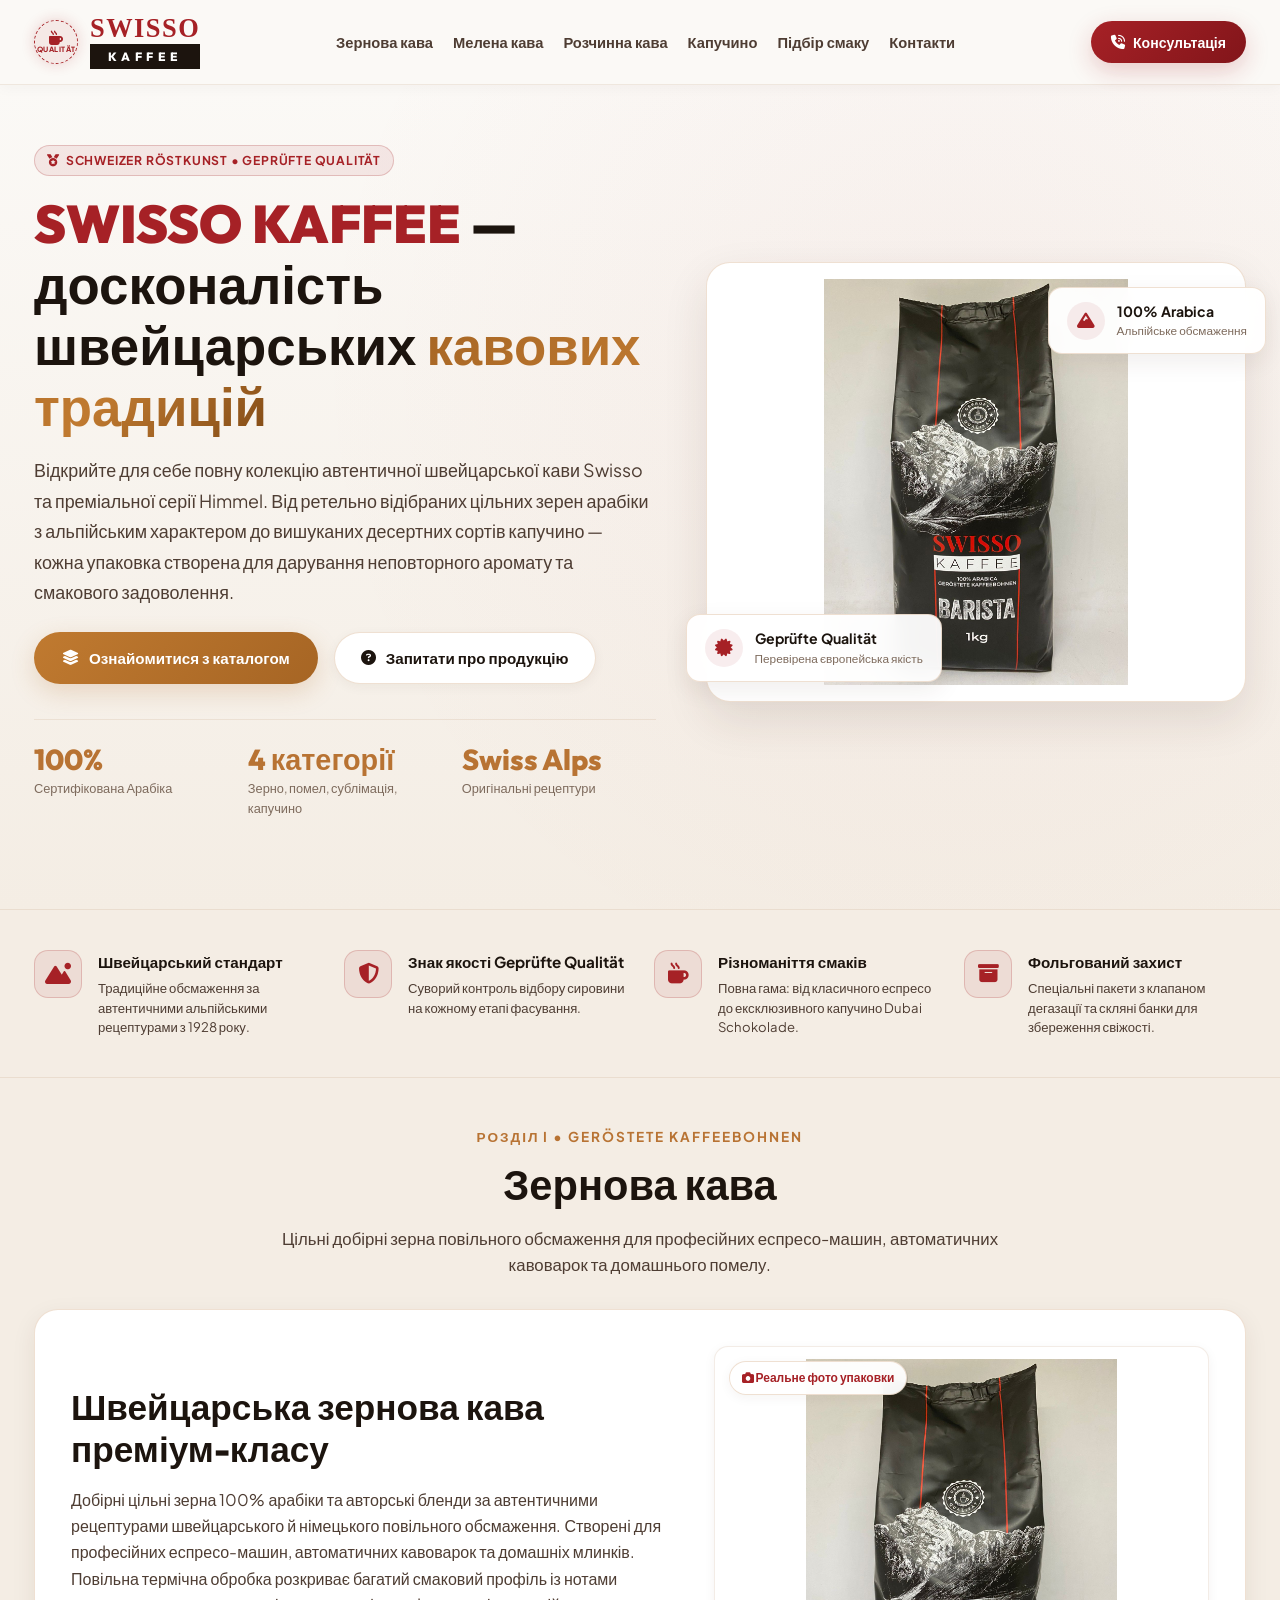
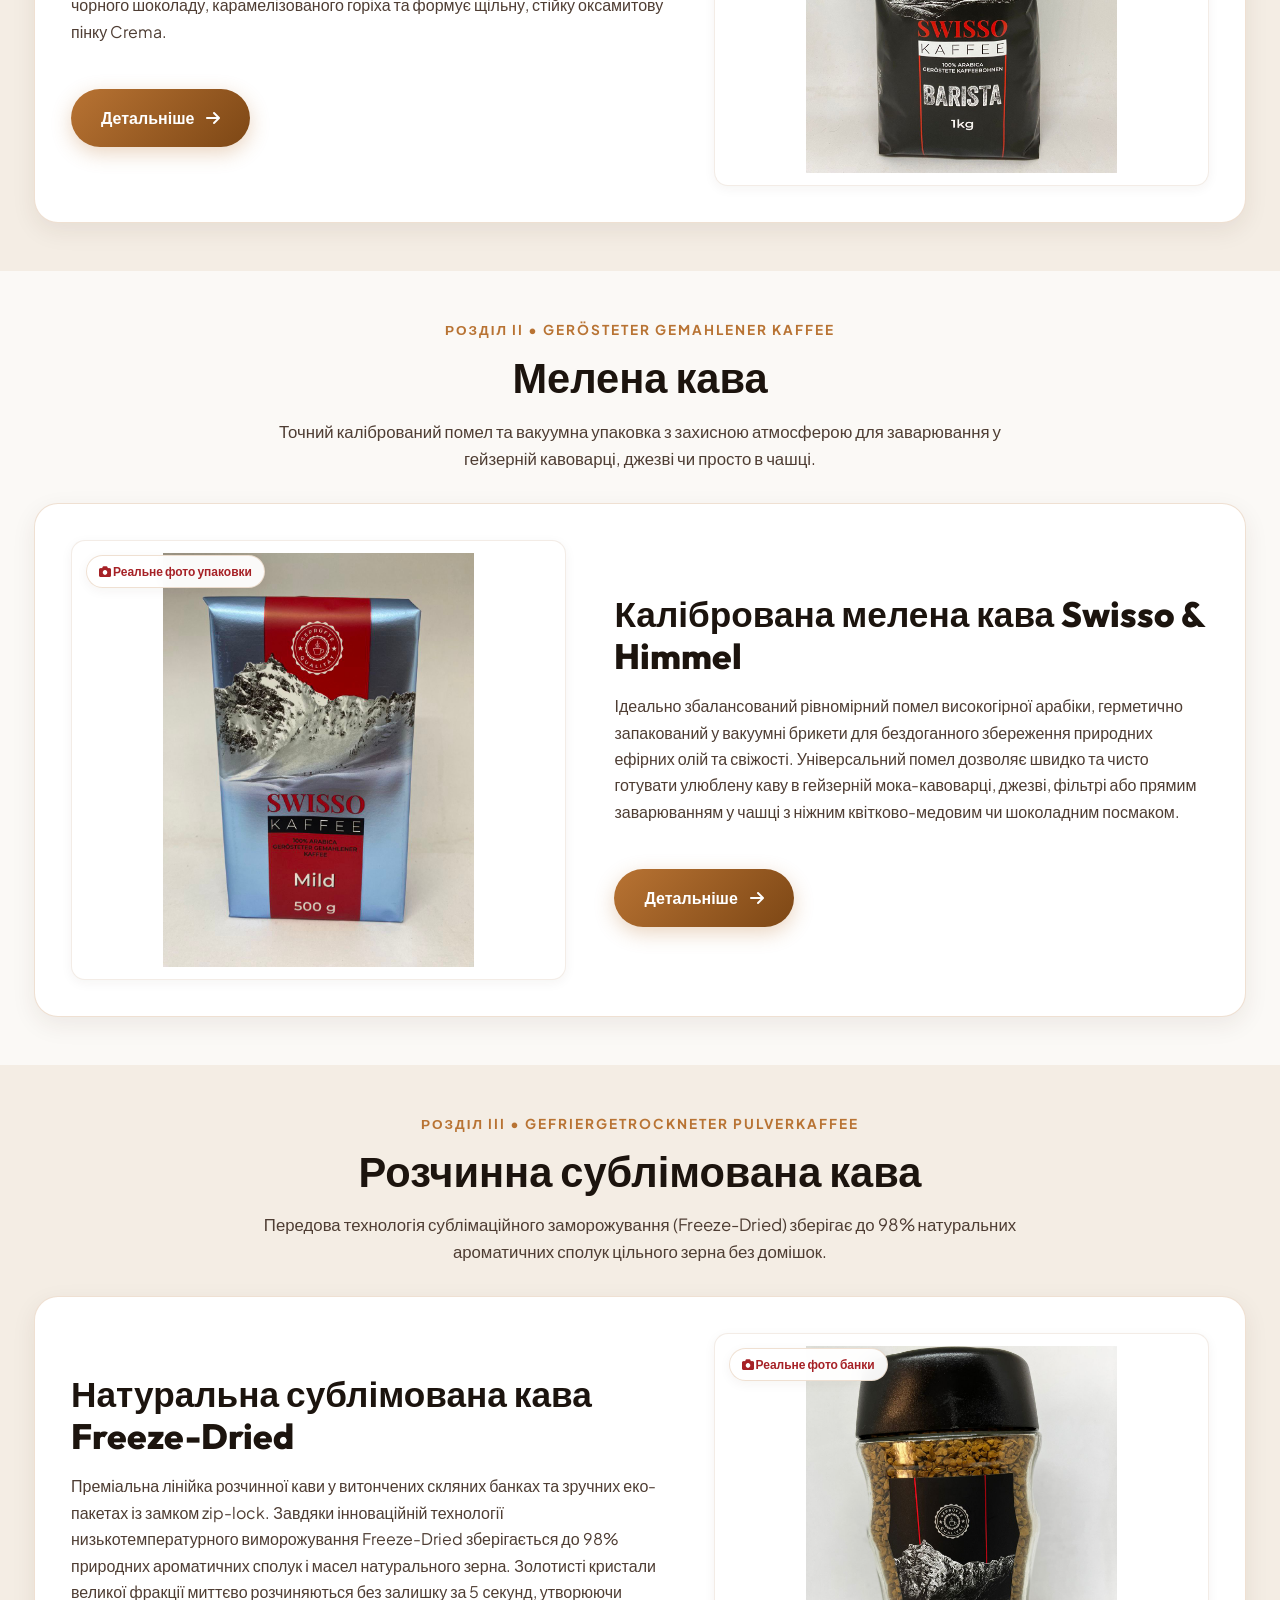
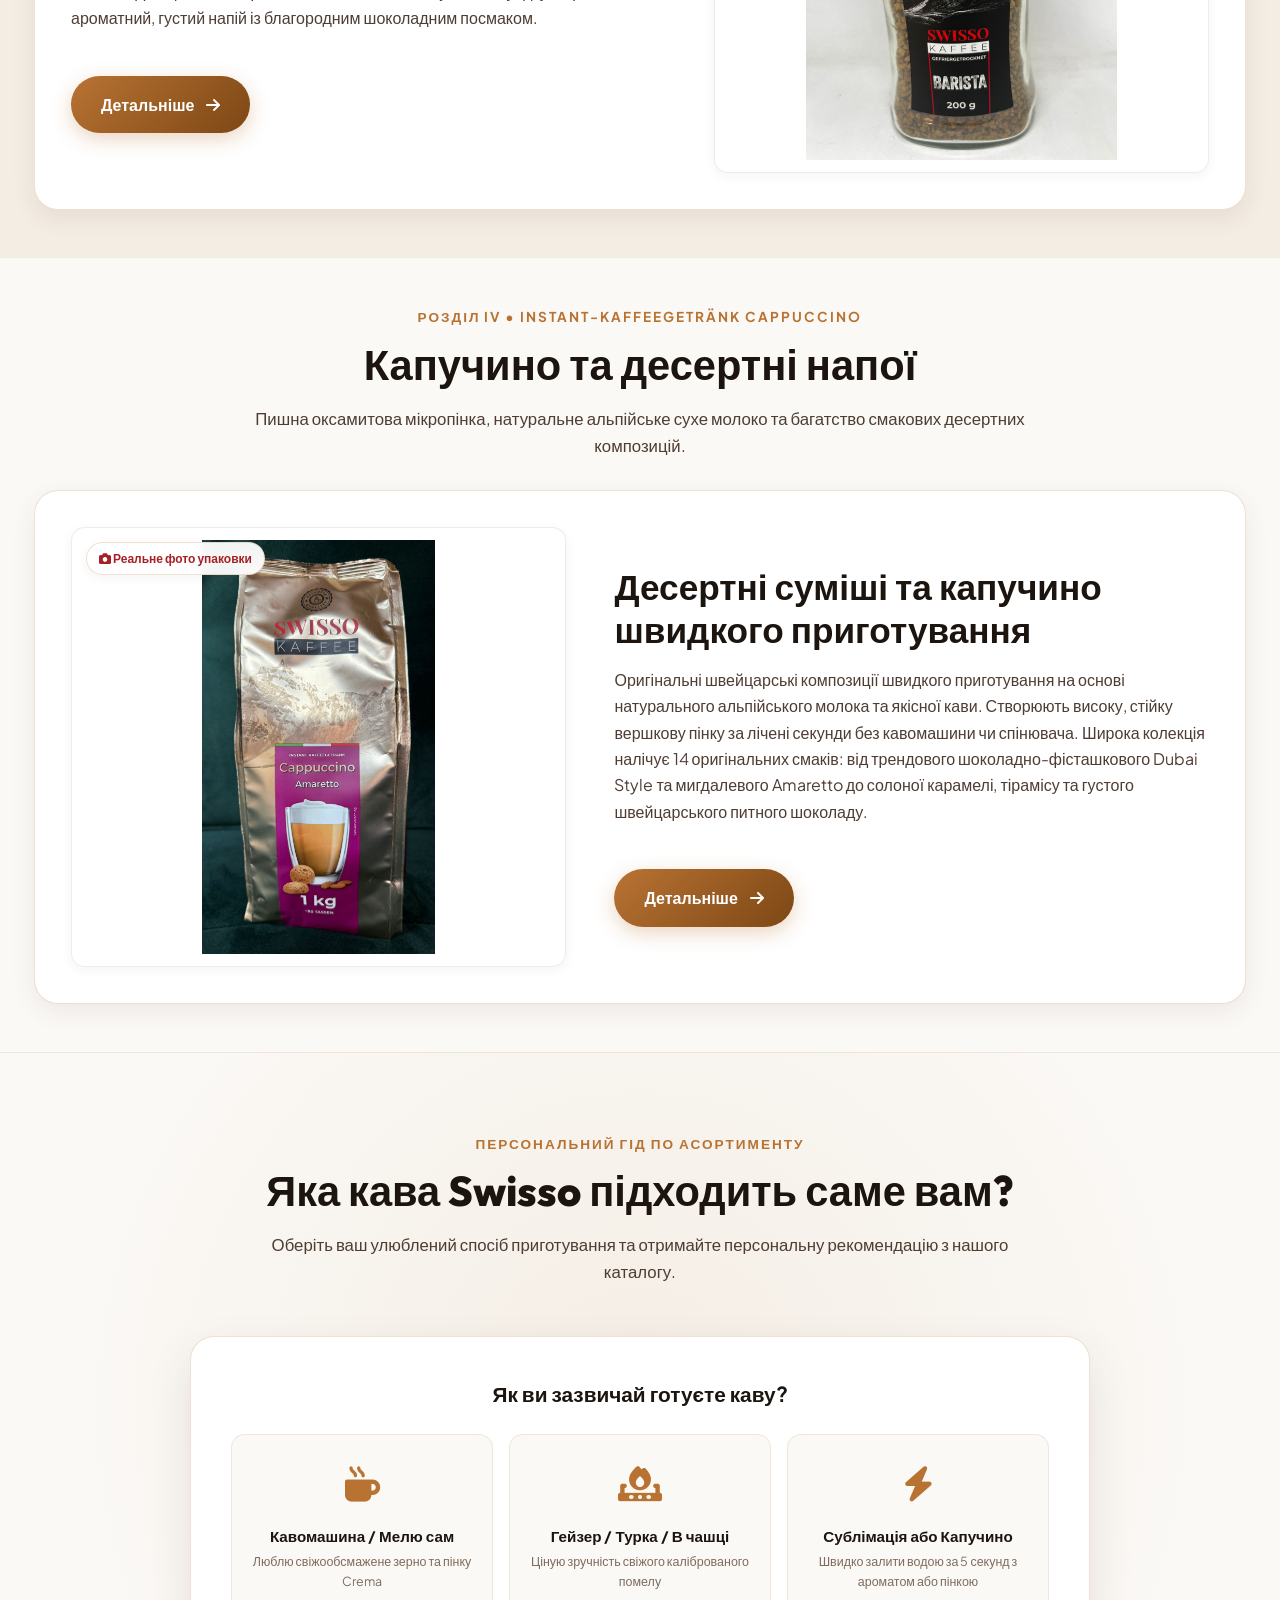
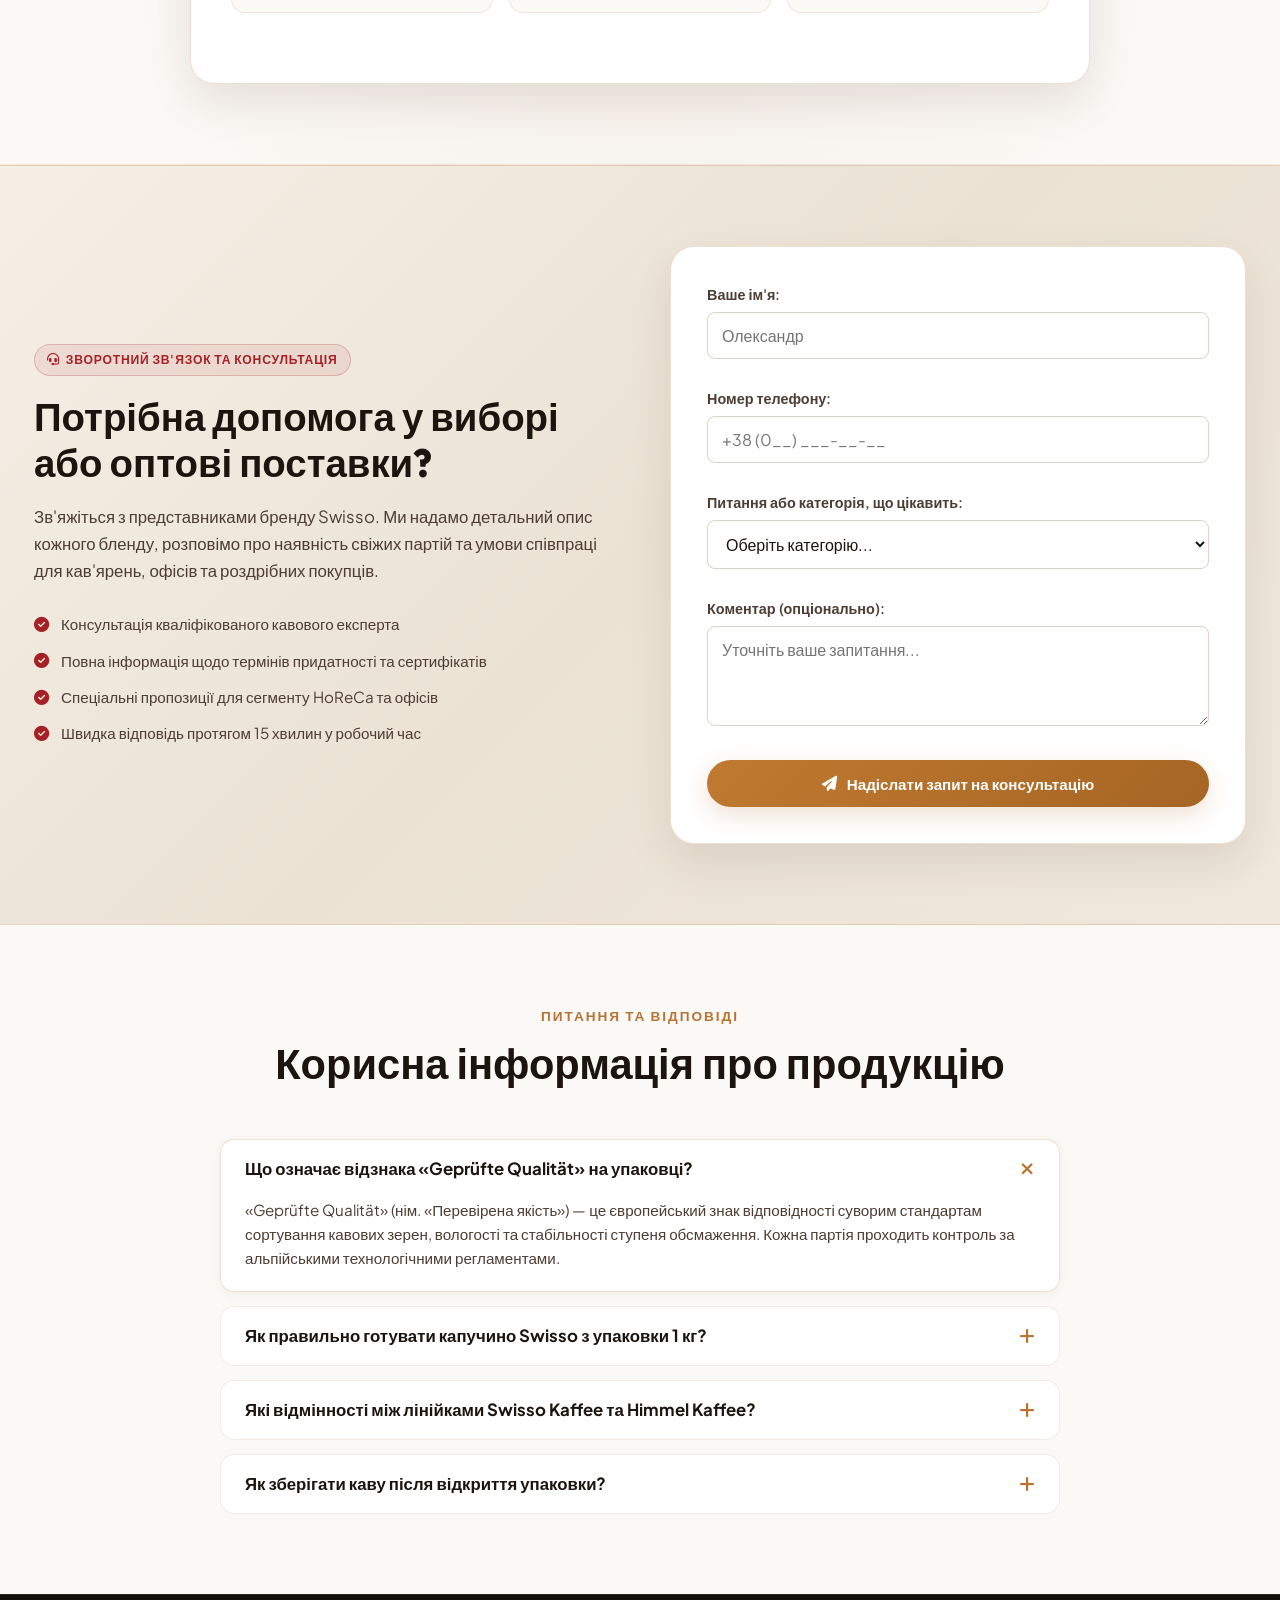
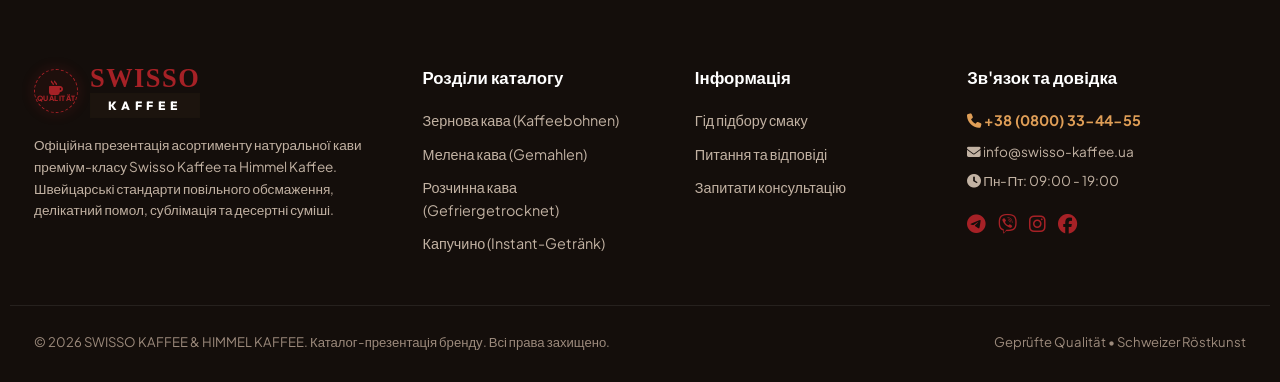
==== index.html @ 42b02455 "refactor: update color palette and styles to modern light roastery aesthetic" ====
<!DOCTYPE html>
<html lang="uk">
<head>
  <meta charset="UTF-8">
  <meta name="viewport" content="width=device-width, initial-scale=1.0, viewport-fit=cover">
  <title>SWISSO KAFFEE — Офіційний презентаційний каталог швейцарської кави</title>
  <meta name="description" content="Офіційна презентація колекції SWISSO KAFFEE та Himmel Kaffee в Україні. Зернова, мелена, сублімована кава та фірмові десертні мікси капучино за швейцарськими стандартами якості.">
  <meta name="keywords" content="Swisso Kaffee, Himmel Kaffee, швейцарська кава, зернова кава, мелена кава, сублімована кава, капучино амаретто, дубайський шоколад, Geprüfte Qualität">
  
  <!-- Open Graph -->
  <meta property="og:title" content="SWISSO KAFFEE — Справжній характер швейцарської кави">
  <meta property="og:description" content="Презентація оригінального асортименту кави Swisso та Himmel: зерно, помел, сублімація, капучино.">
  <meta property="og:type" content="website">
  <meta property="og:image" content="https://bestcoffe.shop/assets/products/beans/swisso_barista_1kg.jpg">
  <meta property="og:url" content="https://bestcoffe.shop/">
  <link rel="canonical" href="https://bestcoffe.shop/">

  <!-- Structured Data (Schema.org JSON-LD) -->
  <script type="application/ld+json">
  {
    "@context": "https://schema.org",
    "@graph": [
      {
        "@type": "Organization",
        "@id": "https://bestcoffe.shop/#organization",
        "name": "SWISSO KAFFEE",
        "alternateName": "Himmel Kaffee",
        "url": "https://bestcoffe.shop/",
        "logo": "https://bestcoffe.shop/assets/images/favicon-32x32.png",
        "description": "Офіційна презентація колекції швейцарської та німецької кави SWISSO KAFFEE та Himmel Kaffee в Україні.",
        "contactPoint": {
          "@type": "ContactPoint",
          "telephone": "+380800334455",
          "contactType": "customer service",
          "areaServed": "UA",
          "availableLanguage": ["Ukrainian", "German"]
        },
        "sameAs": [
          "https://t.me/swisso_kaffee",
          "https://instagram.com/swisso_kaffee"
        ]
      },
      {
        "@type": "WebSite",
        "@id": "https://bestcoffe.shop/#website",
        "url": "https://bestcoffe.shop/",
        "name": "SWISSO KAFFEE",
        "publisher": {
          "@id": "https://bestcoffe.shop/#organization"
        },
        "inLanguage": "uk"
      },
      {
        "@type": "FAQPage",
        "@id": "https://bestcoffe.shop/#faq",
        "mainEntity": [
          {
            "@type": "Question",
            "name": "Що означає відзнака «Geprüfte Qualität» на упаковці?",
            "acceptedAnswer": {
              "@type": "Answer",
              "text": "«Geprüfte Qualität» (нім. «Перевірена якість») — це європейський знак відповідності суворим стандартам сортування кавових зерен, вологості та стабільності ступеня обсмаження. Кожна партія проходить контроль за альпійськими технологічними регламентами."
            }
          },
          {
            "@type": "Question",
            "name": "Як правильно готувати капучино Swisso з упаковки 1 кг?",
            "acceptedAnswer": {
              "@type": "Answer",
              "text": "Насипте 3-4 чайні ложки (приблизно 12-15 г) сухої суміші в чашку, залийте 150 мл гарячої (але не киплячої, 80-85°C) води чи молока та енергійно перемішайте ложечкою протягом 5-10 секунд. Завдяки спеціальній формулі напій миттєво утворює стійку вершкову мікропіну."
            }
          },
          {
            "@type": "Question",
            "name": "Які відмінності між лінійками Swisso Kaffee та Himmel Kaffee?",
            "acceptedAnswer": {
              "@type": "Answer",
              "text": "Обидва бренди виробляються на високотехнологічних потужностях за європейськими стандартами. Swisso спеціалізується на традиційних альпійських купажах 100% арабіки та широкій лінійці капучино 1 кг, тоді як Himmel пропонує класичні німецькі рецептури обсмаження (серії Platin, Gold та Klassisch)."
            }
          },
          {
            "@type": "Question",
            "name": "Як зберігати каву після відкриття упаковки?",
            "acceptedAnswer": {
              "@type": "Answer",
              "text": "Зернову та мелену каву рекомендується щільно закривати затискачем у рідному пакеті або пересипати у герметичну непрозору ємність і зберігати в сухому темному місці за кімнатної температури (не в холодильнику). Сублімовану каву у скляній банці щільно закручуйте кришкою після кожного використання."
            }
          }
        ]
      }
    ]
  }
  </script>

  <!-- Favicon -->
  <link rel="icon" type="image/svg+xml" href="assets/images/favicon.svg">
  <link rel="icon" type="image/png" sizes="32x32" href="assets/images/favicon-32x32.png">
  <link rel="apple-touch-icon" sizes="180x180" href="assets/images/apple-touch-icon.png">
  <link rel="shortcut icon" href="favicon.ico">

  <!-- Google Fonts -->
  <link rel="preconnect" href="https://fonts.googleapis.com">
  <link rel="preconnect" href="https://fonts.gstatic.com" crossorigin>
  <link href="https://fonts.googleapis.com/css2?family=Outfit:wght@400;500;600;700;800;900&family=Plus+Jakarta+Sans:wght@300;400;500;600;700&display=swap" rel="stylesheet">

  <!-- Font Awesome -->
  <link rel="stylesheet" href="https://cdnjs.cloudflare.com/ajax/libs/font-awesome/6.5.1/css/all.min.css">

  <!-- Custom Styles -->
  <link rel="stylesheet" href="styles.css">
</head>
<body>


  <!-- Main Navigation -->
  <header class="navbar" id="navbar">
    <div class="container nav-container">
      <a href="#" class="brand-logo-container" aria-label="Swisso Kaffee Головна">
        <div class="brand-stamp">
          <i class="fa-solid fa-mug-hot brand-stamp-icon"></i>
          <span class="brand-stamp-text">QUALITÄT</span>
        </div>
        <div class="brand-title-group">
          <span class="brand-title-swisso">SWISSO</span>
          <span class="brand-title-kaffee">KAFFEE</span>
        </div>
      </a>

      <!-- Desktop Navigation Links -->
      <ul class="nav-links" id="navLinks">
        <li><a href="#zernova-kava" class="nav-link">Зернова кава</a></li>
        <li><a href="#melena-kava" class="nav-link">Мелена кава</a></li>
        <li><a href="#rozchynna-kava" class="nav-link">Розчинна кава</a></li>
        <li><a href="#kapucino" class="nav-link">Капучино</a></li>
        <li><a href="#coffee-quiz" class="nav-link">Підбір смаку</a></li>
        <li><a href="#contact-inquiry" class="nav-link">Контакти</a></li>
      </ul>

      <!-- Contact CTA in header -->
      <div class="nav-actions">
        <a href="#contact-inquiry" class="nav-contact-btn">
          <i class="fa-solid fa-phone-volume"></i>
          <span>Консультація</span>
        </a>
        <button class="btn-mobile-toggle" id="mobileMenuToggle" aria-label="Меню">
          <i class="fa-solid fa-bars"></i>
        </button>
      </div>
    </div>
  </header>

  <!-- Hero Section -->
  <section class="hero-section" id="hero">
    <div class="container hero-grid">
      <div class="hero-content">
        <div class="badge-tag">
          <i class="fa-solid fa-medal"></i> Schweizer Röstkunst • Geprüfte Qualität
        </div>

        <h1 class="hero-headline">
          <span class="highlight-red">SWISSO KAFFEE</span> — досконалість швейцарських <span class="highlight-gold">кавових традицій</span>
        </h1>

        <p class="hero-text">
          Відкрийте для себе повну колекцію автентичної швейцарської кави Swisso та преміальної серії Himmel. 
          Від ретельно відібраних цільних зерен арабіки з альпійським характером до вишуканих десертних сортів капучино — 
          кожна упаковка створена для дарування неповторного аромату та смакового задоволення.
        </p>

        <div class="hero-ctas">
          <a href="#zernova-kava" class="btn-primary">
            <i class="fa-solid fa-layer-group"></i> Ознайомитися з каталогом
          </a>
          <a href="#contact-inquiry" class="btn-outline">
            <i class="fa-solid fa-circle-question"></i> Запитати про продукцію
          </a>
        </div>

        <div class="hero-trust-metrics">
          <div class="metric-item">
            <span class="metric-number">100%</span>
            <span class="metric-label">Сертифікована Арабіка</span>
          </div>
          <div class="metric-item">
            <span class="metric-number">4 категорії</span>
            <span class="metric-label">Зерно, помел, сублімація, капучино</span>
          </div>
          <div class="metric-item">
            <span class="metric-number">Swiss Alps</span>
            <span class="metric-label">Оригінальні рецептури</span>
          </div>
        </div>
      </div>

      <!-- Hero Visual with Real Photo -->
      <div class="hero-visual-card">
        <div class="hero-img-frame" onclick="openLightbox('assets/products/beans/swisso_barista_1kg.jpg', 'SWISSO KAFFEE Barista 100% Arabica (1 кг)')">
          <img src="assets/products/beans/swisso_barista_1kg.jpg" alt="Оригінальна пачка кави Swisso Barista 1kg" loading="eager">
        </div>

        <!-- Floating Pills -->
        <div class="hero-floating-pill pill-1">
          <div class="pill-icon">
            <i class="fa-solid fa-certificate"></i>
          </div>
          <div>
            <div class="pill-title">Geprüfte Qualität</div>
            <div class="pill-desc">Перевірена європейська якість</div>
          </div>
        </div>

        <div class="hero-floating-pill pill-2">
          <div class="pill-icon">
            <i class="fa-solid fa-mountain"></i>
          </div>
          <div>
            <div class="pill-title">100% Arabica</div>
            <div class="pill-desc">Альпійське обсмаження</div>
          </div>
        </div>
      </div>
    </div>
  </section>

  <!-- Features Strip -->
  <section class="features-strip">
    <div class="container features-grid">
      <div class="feature-box">
        <div class="feature-icon-circle">
          <i class="fa-solid fa-mountain-sun"></i>
        </div>
        <div>
          <div class="feature-box-title">Швейцарський стандарт</div>
          <div class="feature-box-text">Традиційне обсмаження за автентичними альпійськими рецептурами з 1928 року.</div>
        </div>
      </div>

      <div class="feature-box">
        <div class="feature-icon-circle">
          <i class="fa-solid fa-shield-halved"></i>
        </div>
        <div>
          <div class="feature-box-title">Знак якості Geprüfte Qualität</div>
          <div class="feature-box-text">Суворий контроль відбору сировини на кожному етапі фасування.</div>
        </div>
      </div>

      <div class="feature-box">
        <div class="feature-icon-circle">
          <i class="fa-solid fa-mug-hot"></i>
        </div>
        <div>
          <div class="feature-box-title">Різноманіття смаків</div>
          <div class="feature-box-text">Повна гама: від класичного еспресо до ексклюзивного капучино Dubai Schokolade.</div>
        </div>
      </div>

      <div class="feature-box">
        <div class="feature-icon-circle">
          <i class="fa-solid fa-box-archive"></i>
        </div>
        <div>
          <div class="feature-box-title">Фольгований захист</div>
          <div class="feature-box-text">Спеціальні пакети з клапаном дегазації та скляні банки для збереження свіжості.</div>
        </div>
      </div>
    </div>
  </section>

  <!-- =========================================================================
       РОЗДІЛ 1: ЗЕРНОВА КАВА (Geröstete Kaffeebohnen)
       ========================================================================= -->
  <section class="category-section" id="zernova-kava">
    <div class="container">
      <div class="section-header">
        <div class="section-subtitle">Розділ I • Geröstete Kaffeebohnen</div>
        <h2 class="section-title">Зернова кава</h2>
        <p class="section-desc">
          Цільні добірні зерна повільного обсмаження для професійних еспресо-машин, автоматичних кавоварок та домашнього помелу.
        </p>
      </div>

      <!-- Featured Showcase Card with Real Photo -->
      <div class="category-featured-card">
        <div class="featured-media-col">
          <div class="featured-photo-frame" onclick="openLightbox('assets/products/beans/swisso_barista_1kg.jpg', 'SWISSO KAFFEE Barista (1 кг, зерно)')">
            <img src="assets/products/beans/swisso_barista_1kg.jpg" alt="Зернова кава Swisso Barista 1kg" loading="lazy">
            <span class="photo-badge"><i class="fa-solid fa-camera"></i> Реальне фото упаковки</span>
          </div>
        </div>

        <div class="featured-info-col">
          <h3 class="product-series-title">Швейцарська зернова кава преміум-класу</h3>

          <p class="product-lead-desc">
            Добірні цільні зерна 100% арабіки та авторські бленди за автентичними рецептурами швейцарського й німецького повільного обсмаження. 
            Створені для професійних еспресо-машин, автоматичних кавоварок та домашніх млинків. 
            Повільна термічна обробка розкриває багатий смаковий профіль із нотами чорного шоколаду, карамелізованого горіха та формує щільну, стійку оксамитову пінку Crema.
          </p>

          <div class="btn-more-wrapper">
            <a href="beans.html" class="btn-more-products" id="btnBeansMore">
              <span>Детальніше</span>
              <i class="fa-solid fa-arrow-right"></i>
            </a>
          </div>
        </div>
      </div>
    </div>
  </section>

  <!-- =========================================================================
       РОЗДІЛ 2: МЕЛЕНА КАВА (Gerösteter Gemahlener Kaffee)
       ========================================================================= -->
  <section class="category-section" id="melena-kava">
    <div class="container">
      <div class="section-header">
        <div class="section-subtitle">Розділ II • Gerösteter Gemahlener Kaffee</div>
        <h2 class="section-title">Мелена кава</h2>
        <p class="section-desc">
          Точний калібрований помел та вакуумна упаковка з захисною атмосферою для заварювання у гейзерній кавоварці, джезві чи просто в чашці.
        </p>
      </div>

      <!-- Featured Showcase Card with Real Photo -->
      <div class="category-featured-card">
        <div class="featured-media-col">
          <div class="featured-photo-frame" onclick="openLightbox('assets/products/ground/swisso_mild_500g.jpg', 'SWISSO Mild 500g (Мелена кава)')">
            <img src="assets/products/ground/swisso_mild_500g.jpg" alt="Мелена кава Swisso Mild 500g" loading="lazy">
            <span class="photo-badge"><i class="fa-solid fa-camera"></i> Реальне фото упаковки</span>
          </div>
        </div>

        <div class="featured-info-col">
          <h3 class="product-series-title">Калібрована мелена кава Swisso & Himmel</h3>

          <p class="product-lead-desc">
            Ідеально збалансований рівномірний помел високогірної арабіки, герметично запакований у вакуумні брикети для бездоганного збереження природних ефірних олій та свіжості. 
            Універсальний помел дозволяє швидко та чисто готувати улюблену каву в гейзерній мока-кавоварці, джезві, фільтрі або прямим заварюванням у чашці з ніжним квітково-медовим чи шоколадним посмаком.
          </p>

          <div class="btn-more-wrapper">
            <a href="ground.html" class="btn-more-products" id="btnGroundMore">
              <span>Детальніше</span>
              <i class="fa-solid fa-arrow-right"></i>
            </a>
          </div>
        </div>
      </div>
    </div>
  </section>

  <!-- =========================================================================
       РОЗДІЛ 3: РОЗЧИННА СУБЛІМОВАНА КАВА (Gefriergetrockneter Pulverkaffee)
       ========================================================================= -->
  <section class="category-section" id="rozchynna-kava">
    <div class="container">
      <div class="section-header">
        <div class="section-subtitle">Розділ III • Gefriergetrockneter Pulverkaffee</div>
        <h2 class="section-title">Розчинна сублімована кава</h2>
        <p class="section-desc">
          Передова технологія сублімаційного заморожування (Freeze-Dried) зберігає до 98% натуральних ароматичних сполук цільного зерна без домішок.
        </p>
      </div>

      <!-- Featured Showcase Card with Real Photo -->
      <div class="category-featured-card">
        <div class="featured-media-col">
          <div class="featured-photo-frame" onclick="openLightbox('assets/products/instant/swisso_barista_jar_200g.jpg', 'SWISSO Barista Gefriergetrocknet 200g (Скляна банка)')">
            <img src="assets/products/instant/swisso_barista_jar_200g.jpg" alt="Розчинна сублімована кава Swisso Barista 200g" loading="lazy">
            <span class="photo-badge"><i class="fa-solid fa-camera"></i> Реальне фото банки</span>
          </div>
        </div>

        <div class="featured-info-col">
          <h3 class="product-series-title">Натуральна сублімована кава Freeze-Dried</h3>

          <p class="product-lead-desc">
            Преміальна лінійка розчинної кави у витончених скляних банках та зручних еко-пакетах із замком zip-lock. 
            Завдяки інноваційній технології низькотемпературного виморожування Freeze-Dried зберігається до 98% природних ароматичних сполук і масел натурального зерна. 
            Золотисті кристали великої фракції миттєво розчиняються без залишку за 5 секунд, утворюючи ароматний, густий напій із благородним шоколадним посмаком.
          </p>

          <div class="btn-more-wrapper">
            <a href="instant.html" class="btn-more-products" id="btnInstantMore">
              <span>Детальніше</span>
              <i class="fa-solid fa-arrow-right"></i>
            </a>
          </div>
        </div>
      </div>
    </div>
  </section>

  <!-- =========================================================================
       РОЗДІЛ 4: КАПУЧИНО ТА ДЕСЕРТНІ НАПОЇ (Instant-Kaffeegetränk Cappuccino)
       ========================================================================= -->
  <section class="category-section" id="kapucino">
    <div class="container">
      <div class="section-header">
        <div class="section-subtitle">Розділ IV • Instant-Kaffeegetränk Cappuccino</div>
        <h2 class="section-title">Капучино та десертні напої</h2>
        <p class="section-desc">
          Пишна оксамитова мікропінка, натуральне альпійське сухе молоко та багатство смакових десертних композицій.
        </p>
      </div>

      <!-- Featured Showcase Card with Real Photo -->
      <div class="category-featured-card">
        <div class="featured-media-col">
          <div class="featured-photo-frame" onclick="openLightbox('assets/products/cappuccino/swisso_cappuccino_amaretto_1kg.jpg', 'SWISSO Cappuccino Amaretto 1kg')">
            <img src="assets/products/cappuccino/swisso_cappuccino_amaretto_1kg.jpg" alt="Капучино Swisso Amaretto 1kg" loading="lazy">
            <span class="photo-badge"><i class="fa-solid fa-camera"></i> Реальне фото упаковки</span>
          </div>
        </div>

        <div class="featured-info-col">
          <h3 class="product-series-title">Десертні суміші та капучино швидкого приготування</h3>

          <p class="product-lead-desc">
            Оригінальні швейцарські композиції швидкого приготування на основі натурального альпійського молока та якісної кави. 
            Створюють високу, стійку вершкову пінку за лічені секунди без кавомашини чи спінювача. 
            Широка колекція налічує 14 оригінальних смаків: від трендового шоколадно-фісташкового Dubai Style та мигдалевого Amaretto до солоної карамелі, тірамісу та густого швейцарського питного шоколаду.
          </p>

          <div class="btn-more-wrapper">
            <a href="cappuccino.html" class="btn-more-products" id="btnCappuccinoMore">
              <span>Детальніше</span>
              <i class="fa-solid fa-arrow-right"></i>
            </a>
          </div>
        </div>
      </div>
    </div>
  </section>


  <!-- =========================================================================
       COFFEE QUIZ / INTERACTIVE FLAVOR FINDER
       ========================================================================= -->
  <section class="quiz-section" id="coffee-quiz">
    <div class="container">
      <div class="section-header">
        <div class="section-subtitle">Персональний гід по асортименту</div>
        <h2 class="section-title">Яка кава Swisso підходить саме вам?</h2>
        <p class="section-desc">
          Оберіть ваш улюблений спосіб приготування та отримайте персональну рекомендацію з нашого каталогу.
        </p>
      </div>

      <div class="quiz-container-box">
        <div class="quiz-step" id="quizStep1">
          <div class="quiz-step-title">Як ви зазвичай готуєте каву?</div>
          <div class="quiz-options-grid">
            <div class="quiz-option-card" data-answer="beans">
              <span class="quiz-opt-icon"><i class="fa-solid fa-mug-hot"></i></span>
              <div class="quiz-opt-title">Кавомашина / Мелю сам</div>
              <div class="quiz-opt-desc">Люблю свіжообсмажене зерно та пінку Crema</div>
            </div>
            <div class="quiz-option-card" data-answer="ground">
              <span class="quiz-opt-icon"><i class="fa-solid fa-fire-burner"></i></span>
              <div class="quiz-opt-title">Гейзер / Турка / В чашці</div>
              <div class="quiz-opt-desc">Ціную зручність свіжого каліброваного помелу</div>
            </div>
            <div class="quiz-option-card" data-answer="instant">
              <span class="quiz-opt-icon"><i class="fa-solid fa-bolt"></i></span>
              <div class="quiz-opt-title">Сублімація або Капучино</div>
              <div class="quiz-opt-desc">Швидко залити водою за 5 секунд з ароматом або пінкою</div>
            </div>
          </div>
        </div>

        <div class="quiz-result-box" id="quizResultBox">
          <div class="quiz-result-title"><i class="fa-solid fa-wand-magic-sparkles"></i> Ваша ідеальна кава за смаком:</div>
          <div class="quiz-result-rec" id="quizResultText">
            Рекомендуємо <strong>Swisso Barista 100% Arabica</strong> — класичний швейцарський купаж у пачці 1 кг!
          </div>
          <a href="#zernova-kava" class="btn-primary" id="quizScrollBtn">
            <i class="fa-solid fa-eye"></i> Переглянути цей сорт у каталозі
          </a>
        </div>
      </div>
    </div>
  </section>


  <!-- =========================================================================
       CONTACT / CONSULTATION INQUIRY FORM
       ========================================================================= -->
  <section class="contact-inquiry-section" id="contact-inquiry">
    <div class="container inquiry-grid">
      <div class="inquiry-content">
        <div class="badge-tag">
          <i class="fa-solid fa-headset"></i> Зворотний зв'язок та консультація
        </div>
        <h2 class="inquiry-title">
          Потрібна допомога у виборі або оптові поставки?
        </h2>
        <p class="inquiry-desc">
          Зв'яжіться з представниками бренду Swisso. Ми надамо детальний опис кожного бленду, 
          розповімо про наявність свіжих партій та умови співпраці для кав'ярень, офісів та роздрібних покупців.
        </p>

        <ul class="inquiry-perks-list">
          <li><i class="fa-solid fa-circle-check"></i> Консультація кваліфікованого кавового експерта</li>
          <li><i class="fa-solid fa-circle-check"></i> Повна інформація щодо термінів придатності та сертифікатів</li>
          <li><i class="fa-solid fa-circle-check"></i> Спеціальні пропозиції для сегменту HoReCa та офісів</li>
          <li><i class="fa-solid fa-circle-check"></i> Швидка відповідь протягом 15 хвилин у робочий час</li>
        </ul>
      </div>

      <div class="inquiry-form-card">
        <form id="consultationInquiryForm" class="inquiry-form-layout">
          <div class="form-group">
            <label for="inquiryName">Ваше ім'я:</label>
            <input type="text" id="inquiryName" name="name" class="form-control" placeholder="Олександр" required>
          </div>

          <div class="form-group">
            <label for="inquiryPhone">Номер телефону:</label>
            <input type="tel" id="inquiryPhone" name="phone" class="form-control" placeholder="+38 (0__) ___-__-__" pattern="[\+]?[0-9\s\(\)\-]{7,25}" title="Введіть коректний номер телефону" required>
          </div>

          <div class="form-group">
            <label for="inquiryTopic">Питання або категорія, що цікавить:</label>
            <select id="inquiryTopic" name="topic" class="form-control">
              <option value="" disabled selected>Оберіть категорію...</option>
              <option value="Зернова кава для кавомашини">Зернова кава для кавомашини</option>
              <option value="Мелена кава для дому / офісу">Мелена кава для дому / офісу</option>
              <option value="Сублімована розчинна кава">Сублімована розчинна кава</option>
              <option value="Капучино та десертні напої">Капучино та десертні напої (1 кг)</option>
              <option value="Оптове замовлення / Співпраця">Оптове замовлення / Співпраця</option>
            </select>
          </div>

          <div class="form-group">
            <label for="inquiryMessage">Коментар (опціонально):</label>
            <textarea id="inquiryMessage" name="message" class="form-control" rows="3" placeholder="Уточніть ваше запитання..."></textarea>
          </div>

          <button type="submit" class="btn-primary btn-submit-full">
            <i class="fa-solid fa-paper-plane"></i> Надіслати запит на консультацію
          </button>
        </form>
      </div>
    </div>
  </section>

  <!-- =========================================================================
       FAQ SECTION
       ========================================================================= -->
  <section class="faq-section" id="faq">
    <div class="container">
      <div class="section-header">
        <div class="section-subtitle">Питання та відповіді</div>
        <h2 class="section-title">Корисна інформація про продукцію</h2>
      </div>

      <div class="faq-accordion">
        <div class="faq-item active">
          <button class="faq-question">
            <span>Що означає відзнака «Geprüfte Qualität» на упаковці?</span>
            <i class="fa-solid fa-plus faq-toggle-icon"></i>
          </button>
          <div class="faq-answer">
            «Geprüfte Qualität» (нім. «Перевірена якість») — це європейський знак відповідності суворим стандартам сортування кавових зерен, вологості та стабільності ступеня обсмаження. Кожна партія проходить контроль за альпійськими технологічними регламентами.
          </div>
        </div>

        <div class="faq-item">
          <button class="faq-question">
            <span>Як правильно готувати капучино Swisso з упаковки 1 кг?</span>
            <i class="fa-solid fa-plus faq-toggle-icon"></i>
          </button>
          <div class="faq-answer">
            Насипте 3-4 чайні ложки (приблизно 12-15 г) сухої суміші в чашку, залийте 150 мл гарячої (але не киплячої, 80-85°C) води чи молока та енергійно перемішайте ложечкою протягом 5-10 секунд. Завдяки спеціальній формулі напій миттєво утворює стійку вершкову мікропіну.
          </div>
        </div>

        <div class="faq-item">
          <button class="faq-question">
            <span>Які відмінності між лінійками Swisso Kaffee та Himmel Kaffee?</span>
            <i class="fa-solid fa-plus faq-toggle-icon"></i>
          </button>
          <div class="faq-answer">
            Обидва бренди виробляються на високотехнологічних потужностях за європейськими стандартами. Swisso спеціалізується на традиційних альпійських купажах 100% арабіки та широкій лінійці капучино 1 кг, тоді як Himmel пропонує класичні німецькі рецептури обсмаження (серії Platin, Gold та Klassisch).
          </div>
        </div>

        <div class="faq-item">
          <button class="faq-question">
            <span>Як зберігати каву після відкриття упаковки?</span>
            <i class="fa-solid fa-plus faq-toggle-icon"></i>
          </button>
          <div class="faq-answer">
            Зернову та мелену каву рекомендується щільно закривати затискачем у рідному пакеті або пересипати у герметичну непрозору ємність і зберігати в сухому темному місці за кімнатної температури (не в холодильнику). Сублімовану каву у скляній банці щільно закручуйте кришкою після кожного використання.
          </div>
        </div>
      </div>
    </div>
  </section>

  <!-- =========================================================================
       FOOTER
       ========================================================================= -->
  <footer class="site-footer">
    <div class="container footer-grid">
      <div>
        <div class="brand-logo-container footer-brand">
          <div class="brand-stamp">
            <i class="fa-solid fa-mug-hot brand-stamp-icon"></i>
            <span class="brand-stamp-text">QUALITÄT</span>
          </div>
          <div class="brand-title-group">
            <span class="brand-title-swisso">SWISSO</span>
            <span class="brand-title-kaffee">KAFFEE</span>
          </div>
        </div>
        <p class="footer-desc">
          Офіційна презентація асортименту натуральної кави преміум-класу Swisso Kaffee та Himmel Kaffee. 
          Швейцарські стандарти повільного обсмаження, делікатний помол, сублімація та десертні суміші.
        </p>
      </div>

      <div>
        <h5 class="footer-col-title">Розділи каталогу</h5>
        <ul class="footer-links">
          <li><a href="beans.html">Зернова кава (Kaffeebohnen)</a></li>
          <li><a href="ground.html">Мелена кава (Gemahlen)</a></li>
          <li><a href="instant.html">Розчинна кава (Gefriergetrocknet)</a></li>
          <li><a href="cappuccino.html">Капучино (Instant-Getränk)</a></li>
        </ul>
      </div>

      <div>
        <h5 class="footer-col-title">Інформація</h5>
        <ul class="footer-links">
          <li><a href="#coffee-quiz">Гід підбору смаку</a></li>
          <li><a href="#faq">Питання та відповіді</a></li>
          <li><a href="#contact-inquiry">Запитати консультацію</a></li>
        </ul>
      </div>

      <div>
        <h5 class="footer-col-title">Зв'язок та довідка</h5>
        <p class="footer-phone">
          <i class="fa-solid fa-phone"></i> +38 (0800) 33-44-55
        </p>
        <p class="footer-contact-item">
          <i class="fa-solid fa-envelope"></i> info@swisso-kaffee.ua
        </p>
        <p class="footer-contact-item footer-contact-last">
          <i class="fa-solid fa-clock"></i> Пн-Пт: 09:00 - 19:00
        </p>
        <div class="footer-social-links">
          <a href="#" aria-label="Telegram"><i class="fa-brands fa-telegram"></i></a>
          <a href="#" aria-label="Viber"><i class="fa-brands fa-viber"></i></a>
          <a href="#" aria-label="Instagram"><i class="fa-brands fa-instagram"></i></a>
          <a href="#" aria-label="Facebook"><i class="fa-brands fa-facebook"></i></a>
        </div>
      </div>
    </div>

    <div class="container footer-bottom">
      <div>© 2026 SWISSO KAFFEE & HIMMEL KAFFEE. Каталог-презентація бренду. Всі права захищено.</div>
      <div>Geprüfte Qualität • Schweizer Röstkunst</div>
    </div>
  </footer>

  <!-- Lightbox Modal for Photo Inspection -->
  <div class="lightbox-modal" id="lightboxModal" onclick="closeLightbox(event)">
    <div class="lightbox-content">
      <button class="lightbox-close-btn" onclick="closeLightbox(event)">&times;</button>
      <img src="" alt="" class="lightbox-img" id="lightboxImg">
      <div class="lightbox-caption" id="lightboxCaption"></div>
    </div>
  </div>

  <!-- Notification Toast -->
  <div class="toast-notification" id="toastNotification">
    <i class="fa-solid fa-circle-check toast-icon"></i>
    <span class="toast-msg" id="toastMessage">Повідомлення</span>
  </div>

  <!-- Success Confirmation Modal (AGENT_RULES Rule 2) -->
  <div class="success-modal-backdrop" id="successModal" onclick="closeSuccessModal(event)">
    <div class="success-modal-card">
      <div class="success-icon-badge">
        <i class="fa-solid fa-check"></i>
      </div>
      <h3 class="success-modal-title">Запит успішно надіслано!</h3>
      <p class="success-modal-desc" id="successModalDesc">
        Дякуємо! Ваш запит на консультацію отримано. Наш експерт зв'яжеться з вами протягом 15 хвилин.
      </p>
      <button type="button" class="btn-success-close" onclick="closeSuccessModal()">
        Зрозуміло
      </button>
    </div>
  </div>

  <!-- Custom Script -->
  <script src="script.js"></script>
</body>
</html>
---- styles.css ----
/* ==========================================================================
   SWISSO KAFFEE — OFFICIAL SHOWCASE & BRAND LANDING PAGE
   Alpine Heritage & Geprüfte Qualität Design System
   Modern Light Roastery Aesthetic (Inspired by Nespresso, Illy & Blue Bottle)
   ========================================================================== */

:root {
  /* Color Palette - Modern Light Roastery & Porcelain Cream */
  --bg-main: #fbf9f6;
  --bg-secondary: #f4ede4;
  --bg-card: #ffffff;
  --bg-card-hover: #ffffff;
  --bg-glass: rgba(255, 255, 255, 0.92);
  --bg-glass-light: rgba(184, 115, 51, 0.05);

  /* Swisso Brand Colors - Authentic Velvet Swiss Ruby */
  --swisso-red: #a62126;
  --swisso-red-dark: #82151a;
  --swisso-red-glow: rgba(166, 33, 38, 0.2);

  /* Warm Honey Amber & Crema Toffee Accents */
  --gold-primary: #b87333;
  --gold-hover: #9c5d24;
  --gold-dark: #7d4715;
  --gold-glow: rgba(184, 115, 51, 0.22);

  --silver-accent: #6b574b;
  --silver-dark: #8c7768;

  /* Typography & High-Contrast Roasted Coffee Palette */
  --cream-light: #1c140e;   /* Main headings, titles, rich espresso dark */
  --cream-muted: #4e3d33;   /* Body paragraphs, descriptions, velvety mocha */
  --cream-dark: #7e6b5d;    /* Secondary specs, hints, roasted hazelnut */

  --border-subtle: rgba(184, 115, 51, 0.22);
  --border-glass: rgba(180, 140, 100, 0.16);

  /* Typography */
  --font-heading: 'Outfit', sans-serif;
  --font-body: 'Plus Jakarta Sans', sans-serif;

  /* Shadows tuned with soft warm mocha undertones */
  --shadow-sm: 0 3px 12px rgba(60, 40, 25, 0.05);
  --shadow-md: 0 8px 24px rgba(60, 40, 25, 0.08);
  --shadow-lg: 0 18px 45px rgba(60, 40, 25, 0.11);
  --shadow-red: 0 8px 25px rgba(166, 33, 38, 0.22);
  --shadow-gold: 0 8px 25px rgba(184, 115, 51, 0.22);

  /* Transitions */
  --transition-fast: 0.2s ease;
  --transition-normal: 0.35s cubic-bezier(0.16, 1, 0.3, 1);
  --radius-sm: 8px;
  --radius-md: 14px;
  --radius-lg: 24px;
  --radius-full: 9999px;
}

/* Reset */
*, *::before, *::after {
  box-sizing: border-box;
  margin: 0;
  padding: 0;
}

html {
  scroll-behavior: smooth;
  font-size: 16px;
}

body {
  font-family: var(--font-body);
  background-color: var(--bg-main);
  color: var(--cream-muted);
  line-height: 1.6;
  overflow-x: hidden;
  -webkit-font-smoothing: antialiased;
}

img {
  max-width: 100%;
  height: auto;
  display: block;
}

a {
  color: inherit;
  text-decoration: none;
  transition: color var(--transition-fast);
}

button {
  cursor: pointer;
  border: none;
  outline: none;
  font-family: inherit;
  transition: all var(--transition-normal);
}

.container {
  width: 100%;
  max-width: 1260px;
  margin: 0 auto;
  padding: 0 24px;
}

/* Top Announcement Bar */
.top-bar {
  display: none !important;
}

/* ==========================================================================
   AUTHENTIC BRAND LOGO (Matches physical packaging)
   ========================================================================== */
.brand-logo-container {
  display: flex;
  align-items: center;
  gap: 12px;
}

.brand-stamp {
  width: 44px;
  height: 44px;
  border: 1.5px dashed var(--swisso-red);
  border-radius: 50%;
  display: flex;
  flex-direction: column;
  align-items: center;
  justify-content: center;
  padding: 3px;
  background: rgba(166, 33, 38, 0.07);
  box-shadow: 0 0 14px var(--swisso-red-glow);
  flex-shrink: 0;
}
.brand-stamp-icon {
  font-size: 0.9rem;
  color: var(--swisso-red);
}
.brand-stamp-text {
  font-size: 0.45rem;
  font-weight: 800;
  text-transform: uppercase;
  letter-spacing: 0.5px;
  color: var(--swisso-red);
  line-height: 1;
}

.brand-title-group {
  display: flex;
  flex-direction: column;
}
.brand-title-swisso {
  font-family: 'Times New Roman', Times, serif;
  font-size: 1.65rem;
  font-weight: 900;
  letter-spacing: 1.5px;
  color: var(--swisso-red);
  line-height: 1;
}
.brand-title-kaffee {
  background: #1c140e;
  color: #ffffff;
  font-family: var(--font-heading);
  font-size: 0.75rem;
  font-weight: 800;
  letter-spacing: 4.5px;
  padding: 2px 4px;
  margin-top: 2px;
  text-transform: uppercase;
  text-align: center;
  border: 1px solid rgba(28, 20, 14, 0.2);
}

/* Navbar */
.navbar {
  position: sticky;
  top: 0;
  z-index: 1000;
  background: rgba(251, 249, 246, 0.94);
  backdrop-filter: blur(16px);
  -webkit-backdrop-filter: blur(16px);
  border-bottom: 1px solid var(--border-glass);
  box-shadow: 0 2px 14px rgba(60, 40, 25, 0.04);
  transition: all var(--transition-normal);
}

.nav-container {
  display: flex;
  align-items: center;
  justify-content: space-between;
  height: 84px;
  position: relative;
}

.nav-links {
  display: flex;
  align-items: center;
  gap: 20px;
  list-style: none;
}
.nav-link {
  font-size: 0.92rem;
  font-weight: 600;
  color: var(--cream-muted);
  position: relative;
  padding: 6px 0;
  white-space: nowrap;
}
.nav-link:hover, .nav-link.active {
  color: var(--swisso-red);
}
.nav-link::after {
  content: '';
  position: absolute;
  bottom: 0;
  left: 0;
  width: 0;
  height: 2px;
  background: var(--swisso-red);
  transition: width var(--transition-fast);
}
.nav-link:hover::after, .nav-link.active::after {
  width: 100%;
}

.nav-actions {
  display: flex;
  align-items: center;
  gap: 12px;
  flex-shrink: 0;
  flex-wrap: nowrap;
}

.nav-contact-btn {
  background: linear-gradient(135deg, var(--swisso-red) 0%, var(--swisso-red-dark) 100%);
  color: #ffffff;
  padding: 10px 20px;
  border-radius: var(--radius-full);
  font-size: 0.88rem;
  font-weight: 700;
  display: inline-flex;
  align-items: center;
  gap: 8px;
  box-shadow: var(--shadow-red);
  white-space: nowrap;
  flex-shrink: 0;
}
.nav-contact-btn:hover {
  transform: translateY(-2px);
  background: linear-gradient(135deg, #be292f 0%, var(--swisso-red) 100%);
  box-shadow: 0 10px 25px rgba(166, 33, 38, 0.32);
}

.btn-mobile-toggle {
  display: none;
  background: #ffffff;
  border: 1px solid var(--border-glass);
  color: var(--cream-light);
  font-size: 1.25rem;
  width: 44px;
  height: 44px;
  border-radius: var(--radius-sm);
  align-items: center;
  justify-content: center;
  cursor: pointer;
  transition: all var(--transition-fast);
  flex-shrink: 0;
}
.btn-mobile-toggle:hover {
  background: rgba(184, 115, 51, 0.1);
  border-color: var(--gold-primary);
  color: var(--gold-hover);
}

/* ==========================================================================
   COMMON UI BUTTONS & LABELS
   ========================================================================== */
.btn-primary {
  background: linear-gradient(135deg, #c07a30 0%, #a66524 100%);
  color: #ffffff;
  font-weight: 700;
  padding: 14px 28px;
  border-radius: var(--radius-full);
  display: inline-flex;
  align-items: center;
  justify-content: center;
  gap: 10px;
  font-size: 0.95rem;
  box-shadow: var(--shadow-gold);
}
.btn-primary:hover {
  transform: translateY(-2px);
  background: linear-gradient(135deg, #a66524 0%, #8c4e16 100%);
  box-shadow: 0 12px 30px rgba(184, 115, 51, 0.32);
}

.btn-outline {
  background: #ffffff;
  border: 1.5px solid var(--border-subtle);
  color: var(--cream-light);
  font-weight: 600;
  padding: 13px 26px;
  border-radius: var(--radius-full);
  display: inline-flex;
  align-items: center;
  justify-content: center;
  gap: 10px;
  font-size: 0.95rem;
  box-shadow: var(--shadow-sm);
}
.btn-outline:hover {
  border-color: var(--gold-primary);
  background: rgba(184, 115, 51, 0.08);
  color: var(--gold-hover);
  transform: translateY(-2px);
}

.badge-tag {
  display: inline-flex;
  align-items: center;
  gap: 6px;
  padding: 5px 12px;
  border-radius: var(--radius-full);
  font-size: 0.76rem;
  font-weight: 700;
  text-transform: uppercase;
  letter-spacing: 0.8px;
  background: rgba(166, 33, 38, 0.08);
  color: var(--swisso-red);
  border: 1px solid rgba(166, 33, 38, 0.22);
  width: fit-content;
}
.badge-gold {
  background: rgba(184, 115, 51, 0.1);
  color: #8c4e16;
  border-color: rgba(184, 115, 51, 0.25);
}

.section-header {
  text-align: center;
  max-width: 780px;
  margin: 0 auto 50px auto;
}
.section-subtitle {
  font-size: 0.85rem;
  text-transform: uppercase;
  letter-spacing: 2px;
  color: var(--gold-primary);
  font-weight: 700;
  margin-bottom: 12px;
}
.section-title {
  font-family: var(--font-heading);
  font-size: 2.6rem;
  font-weight: 800;
  color: var(--cream-light);
  line-height: 1.2;
  margin-bottom: 16px;
}
.section-desc {
  font-size: 1.05rem;
  color: var(--cream-muted);
}

/* ==========================================================================
   HERO SECTION
   ========================================================================== */
.hero-section {
  position: relative;
  padding: 60px 0 90px 0;
  overflow: hidden;
  background: radial-gradient(circle at 75% 35%, rgba(166, 33, 38, 0.04) 0%, rgba(251, 249, 246, 0) 60%), linear-gradient(180deg, #fbf9f6 0%, #f4ede4 100%);
}

.hero-grid {
  display: grid;
  grid-template-columns: 1.15fr 1fr;
  gap: 50px;
  align-items: center;
}

.hero-headline {
  font-family: var(--font-heading);
  font-size: 3.3rem;
  font-weight: 900;
  line-height: 1.15;
  color: var(--cream-light);
  margin: 18px 0;
}
.hero-headline .highlight-red {
  color: var(--swisso-red);
}
.hero-headline .highlight-gold {
  background: linear-gradient(135deg, #a66524 0%, #c07a30 60%, #824b16 100%);
  -webkit-background-clip: text;
  -webkit-text-fill-color: transparent;
}

.hero-text {
  font-size: 1.12rem;
  color: var(--cream-muted);
  line-height: 1.7;
  margin-bottom: 24px;
}

.hero-ctas {
  display: flex;
  flex-wrap: wrap;
  gap: 16px;
}

.hero-trust-metrics {
  display: grid;
  grid-template-columns: repeat(3, 1fr);
  gap: 20px;
  margin-top: 35px;
  padding-top: 25px;
  border-top: 1px solid var(--border-glass);
}
.metric-item {
  display: flex;
  flex-direction: column;
}
.metric-number {
  font-family: var(--font-heading);
  font-size: 1.8rem;
  font-weight: 800;
  color: var(--gold-primary);
  line-height: 1;
}
.metric-label {
  font-size: 0.8rem;
  color: var(--cream-dark);
  margin-top: 4px;
}

/* Hero Visual Showcase */
.hero-visual-card {
  position: relative;
  border-radius: var(--radius-lg);
}
.hero-img-frame {
  position: relative;
  border-radius: var(--radius-lg);
  overflow: hidden;
  box-shadow: var(--shadow-lg);
  border: 1px solid var(--border-subtle);
  background: #ffffff;
  height: 440px;
}
.hero-img-frame img {
  width: 100%;
  height: 100%;
  object-fit: contain;
  padding: 16px;
  transition: transform 0.6s ease;
}
.hero-visual-card:hover .hero-img-frame img {
  transform: scale(1.03);
}

.hero-floating-pill {
  position: absolute;
  background: rgba(255, 255, 255, 0.95);
  backdrop-filter: blur(12px);
  border: 1px solid var(--border-subtle);
  border-radius: var(--radius-md);
  padding: 12px 18px;
  box-shadow: var(--shadow-md);
  display: flex;
  align-items: center;
  gap: 12px;
  z-index: 10;
  animation: floatAnim 4s ease-in-out infinite alternate;
}
.hero-floating-pill.pill-1 {
  bottom: 20px;
  left: -20px;
}
.hero-floating-pill.pill-2 {
  top: 25px;
  right: -20px;
  animation-delay: 2s;
}

@keyframes floatAnim {
  0% { transform: translateY(0); }
  100% { transform: translateY(-8px); }
}

.pill-icon {
  width: 38px;
  height: 38px;
  background: rgba(166, 33, 38, 0.08);
  color: var(--swisso-red);
  border-radius: 50%;
  display: flex;
  align-items: center;
  justify-content: center;
  font-size: 1.1rem;
}
.pill-title {
  font-size: 0.88rem;
  font-weight: 700;
  color: var(--cream-light);
}
.pill-desc {
  font-size: 0.74rem;
  color: var(--cream-dark);
}

/* ==========================================================================
   FEATURES STRIP
   ========================================================================== */
.features-strip {
  padding: 40px 0;
  background: var(--bg-secondary);
  border-top: 1px solid var(--border-glass);
  border-bottom: 1px solid var(--border-glass);
}
.features-grid {
  display: grid;
  grid-template-columns: repeat(4, 1fr);
  gap: 28px;
}
.feature-box {
  display: flex;
  align-items: flex-start;
  gap: 16px;
}
.feature-icon-circle {
  width: 48px;
  height: 48px;
  flex-shrink: 0;
  border-radius: var(--radius-md);
  background: rgba(166, 33, 38, 0.08);
  border: 1px solid rgba(166, 33, 38, 0.2);
  color: var(--swisso-red);
  display: flex;
  align-items: center;
  justify-content: center;
  font-size: 1.3rem;
}
.feature-box-title {
  font-size: 0.95rem;
  font-weight: 700;
  color: var(--cream-light);
  margin-bottom: 4px;
}
.feature-box-text {
  font-size: 0.82rem;
  color: var(--cream-muted);
  line-height: 1.5;
}

/* ==========================================================================
   CATEGORY SECTIONS (4 DISTINCT SECTIONS AS REQUESTED)
   ========================================================================== */
.category-section {
  padding: 48px 0;
  position: relative;
}
.category-section .section-header {
  margin: 0 auto 30px auto;
}
.category-section:nth-child(even) {
  background: var(--bg-secondary);
}

/* Featured Hero Product Card in Category */
.category-featured-card {
  display: grid;
  grid-template-columns: 1fr 1.2fr;
  gap: 48px;
  align-items: center;
  background: var(--bg-card);
  border: 1px solid var(--border-subtle);
  border-radius: var(--radius-lg);
  padding: 36px;
  box-shadow: var(--shadow-md);
  margin-bottom: 0;
}
.category-section:nth-child(even) .category-featured-card {
  grid-template-columns: 1.2fr 1fr;
}
.category-section:nth-child(even) .featured-media-col {
  order: 2;
}

.featured-media-col {
  position: relative;
}
.featured-photo-frame {
  position: relative;
  border-radius: var(--radius-md);
  overflow: hidden;
  background: #ffffff;
  border: 1px solid var(--border-glass);
  box-shadow: var(--shadow-sm);
  height: 440px;
  display: flex;
  align-items: center;
  justify-content: center;
  cursor: pointer;
}
.featured-photo-frame img {
  max-width: 100%;
  max-height: 100%;
  object-fit: contain;
  padding: 12px;
  transition: transform 0.5s ease;
}
.featured-photo-frame:hover img {
  transform: scale(1.05);
}

.photo-badge {
  position: absolute;
  top: 14px;
  left: 14px;
  background: rgba(255, 255, 255, 0.95);
  backdrop-filter: blur(8px);
  border: 1px solid var(--border-subtle);
  padding: 6px 12px;
  border-radius: var(--radius-full);
  font-size: 0.75rem;
  font-weight: 700;
  color: var(--swisso-red);
  box-shadow: var(--shadow-sm);
}

.featured-info-col {
  display: flex;
  flex-direction: column;
  gap: 16px;
}

.product-series-title {
  font-family: var(--font-heading);
  font-size: 2.2rem;
  font-weight: 800;
  color: var(--cream-light);
  line-height: 1.2;
}

.product-specs-pills {
  display: flex;
  flex-wrap: wrap;
  gap: 8px;
}
.spec-pill {
  background: rgba(184, 115, 51, 0.08);
  border: 1px solid var(--border-glass);
  color: var(--cream-muted);
  padding: 4px 12px;
  border-radius: var(--radius-full);
  font-size: 0.78rem;
  font-weight: 600;
}
.spec-pill strong {
  color: var(--gold-dark);
}

.product-lead-desc {
  font-size: 1rem;
  color: var(--cream-muted);
  line-height: 1.65;
}

/* Taste Meter */
.taste-profile-block {
  background: #f7f2ea;
  border: 1px solid var(--border-glass);
  border-radius: var(--radius-md);
  padding: 16px 20px;
  display: flex;
  flex-direction: column;
  gap: 12px;
}
.taste-profile-title {
  font-size: 0.8rem;
  text-transform: uppercase;
  letter-spacing: 1.5px;
  color: var(--gold-dark);
  font-weight: 700;
}
.taste-bars-grid {
  display: grid;
  grid-template-columns: repeat(2, 1fr);
  gap: 12px 24px;
}
.taste-meter-item {
  display: flex;
  flex-direction: column;
  gap: 4px;
}
.taste-meter-label {
  display: flex;
  justify-content: space-between;
  font-size: 0.78rem;
  color: var(--cream-muted);
  font-weight: 600;
}
.meter-track {
  height: 6px;
  background: rgba(150, 110, 80, 0.14);
  border-radius: var(--radius-full);
  overflow: hidden;
}
.meter-fill {
  height: 100%;
  background: linear-gradient(90deg, var(--gold-dark), var(--gold-primary));
  border-radius: var(--radius-full);
}

.tasting-notes-row {
  display: flex;
  align-items: center;
  flex-wrap: wrap;
  gap: 8px;
}
.tasting-note-chip {
  background: rgba(184, 115, 51, 0.08);
  border: 1px solid rgba(184, 115, 51, 0.2);
  color: var(--cream-light);
  padding: 5px 12px;
  border-radius: var(--radius-full);
  font-size: 0.8rem;
  font-weight: 500;
}

/* Gallery Grid of Products in Category */
.category-gallery-heading {
  margin: 40px 0 20px 0;
  font-size: 1.25rem;
  font-weight: 700;
  color: var(--cream-light);
  display: flex;
  align-items: center;
  gap: 12px;
}
.category-gallery-heading::after {
  content: '';
  flex: 1;
  height: 1px;
  background: var(--border-glass);
}

.products-catalog-grid {
  display: grid;
  grid-template-columns: repeat(auto-fill, minmax(260px, 1fr));
  gap: 24px;
}

.product-item-card {
  background: var(--bg-card);
  border: 1px solid var(--border-glass);
  border-radius: var(--radius-md);
  padding: 16px;
  display: flex;
  flex-direction: column;
  transition: all var(--transition-normal);
  position: relative;
  box-shadow: var(--shadow-sm);
}
.product-item-card:hover {
  border-color: var(--gold-primary);
  transform: translateY(-4px);
  box-shadow: var(--shadow-md);
  background: #ffffff;
}

.item-thumb-box {
  position: relative;
  background: #ffffff;
  border-radius: var(--radius-sm);
  height: 250px;
  display: flex;
  align-items: center;
  justify-content: center;
  overflow: hidden;
  margin-bottom: 14px;
  border: 1px solid var(--border-glass);
  cursor: pointer;
}
.item-thumb-box img {
  max-width: 100%;
  max-height: 100%;
  object-fit: contain;
  padding: 10px;
  transition: transform 0.4s ease;
}
.product-item-card:hover .item-thumb-box img {
  transform: scale(1.06);
}

.item-brand-tag {
  font-size: 0.72rem;
  font-weight: 700;
  color: var(--swisso-red);
  text-transform: uppercase;
  letter-spacing: 0.5px;
  margin-bottom: 4px;
}
.item-brand-tag.himmel {
  color: #1e6ec4;
}

.item-name {
  font-size: 1.1rem;
  font-weight: 700;
  color: var(--cream-light);
  line-height: 1.3;
  margin-bottom: 6px;
}
.item-desc {
  font-size: 0.82rem;
  color: var(--cream-muted);
  line-height: 1.45;
  margin-bottom: 12px;
}

.item-meta-bar {
  margin-top: auto;
  padding-top: 10px;
  border-top: 1px solid var(--border-glass);
  display: flex;
  align-items: center;
  justify-content: space-between;
  font-size: 0.8rem;
  color: var(--cream-dark);
}
.item-weight-badge {
  background: rgba(184, 115, 51, 0.1);
  padding: 3px 8px;
  border-radius: 4px;
  font-weight: 600;
  color: var(--gold-dark);
}

/* ==========================================================================
   COFFEE QUIZ / INTERACTIVE FLAVOR FINDER
   ========================================================================== */
.quiz-section {
  padding: 80px 0;
  background: radial-gradient(circle at 50% 50%, #f4ede4 0%, var(--bg-main) 80%);
  border-top: 1px solid var(--border-glass);
  border-bottom: 1px solid var(--border-glass);
}
.quiz-container-box {
  background: var(--bg-card);
  border: 1px solid var(--border-subtle);
  border-radius: var(--radius-lg);
  padding: 40px;
  box-shadow: var(--shadow-lg);
  max-width: 900px;
  margin: 0 auto;
}
.quiz-step-title {
  font-size: 1.3rem;
  font-weight: 700;
  margin-bottom: 24px;
  color: var(--cream-light);
  text-align: center;
}
.quiz-options-grid {
  display: grid;
  grid-template-columns: repeat(3, 1fr);
  gap: 16px;
  margin-bottom: 30px;
}
.quiz-option-card {
  background: #fbf9f6;
  border: 1px solid var(--border-glass);
  border-radius: var(--radius-md);
  padding: 20px;
  text-align: center;
  cursor: pointer;
  transition: all var(--transition-normal);
}
.quiz-option-card:hover, .quiz-option-card.selected {
  border-color: var(--gold-primary);
  background: rgba(184, 115, 51, 0.08);
  transform: translateY(-3px);
  box-shadow: var(--shadow-sm);
}
.quiz-opt-icon {
  font-size: 2.2rem;
  margin-bottom: 12px;
  display: block;
  color: var(--gold-primary);
  transition: transform var(--transition-fast), color var(--transition-fast);
}
.quiz-option-card:hover .quiz-opt-icon,
.quiz-option-card.selected .quiz-opt-icon {
  transform: scale(1.12);
  color: var(--swisso-red);
}
.quiz-opt-title {
  font-weight: 700;
  color: var(--cream-light);
  font-size: 0.95rem;
  margin-bottom: 4px;
}
.quiz-opt-desc {
  font-size: 0.78rem;
  color: var(--cream-dark);
}

.quiz-result-box {
  display: none;
  background: rgba(184, 115, 51, 0.08);
  border: 1px solid var(--border-subtle);
  border-radius: var(--radius-md);
  padding: 24px;
  text-align: center;
  margin-top: 20px;
  animation: fadeIn 0.4s ease;
}
.quiz-result-title {
  font-size: 1.2rem;
  font-weight: 700;
  color: var(--gold-dark);
  margin-bottom: 8px;
}
.quiz-result-rec {
  font-size: 1rem;
  color: var(--cream-light);
  margin-bottom: 16px;
}

.form-group {
  display: flex;
  flex-direction: column;
  gap: 6px;
  margin-bottom: 14px;
}
.form-group label {
  font-size: 0.9rem;
  font-weight: 600;
  color: var(--cream-muted);
}
.form-control {
  background: #ffffff;
  border: 1.5px solid #dcd1c4;
  border-radius: var(--radius-sm);
  padding: 12px 14px;
  color: var(--cream-light);
  font-family: inherit;
  font-size: 1rem;
  min-height: 46px;
  outline: none;
  transition: border-color var(--transition-fast), box-shadow var(--transition-fast);
}
.form-control:focus {
  border-color: var(--gold-primary);
  background: #ffffff;
  box-shadow: 0 0 0 3px rgba(184, 115, 51, 0.12);
}
textarea.form-control {
  min-height: 100px;
  resize: vertical;
}

/* ==========================================================================
   CONTACT / CONSULTATION INQUIRY SECTION
   ========================================================================== */
.contact-inquiry-section {
  padding: 80px 0;
  background: linear-gradient(135deg, #f5efe6 0%, #ebe2d4 50%, #f0e8dc 100%);
  border-top: 1px solid var(--border-subtle);
  border-bottom: 1px solid var(--border-subtle);
}
.inquiry-grid {
  display: grid;
  grid-template-columns: 1fr 1fr;
  gap: 60px;
  align-items: center;
}
.inquiry-content {
  display: flex;
  flex-direction: column;
  gap: 18px;
}
.inquiry-title {
  font-family: var(--font-heading);
  font-size: 2.4rem;
  font-weight: 800;
  color: var(--cream-light);
  line-height: 1.2;
}
.inquiry-perks-list {
  list-style: none;
  display: flex;
  flex-direction: column;
  gap: 12px;
  margin-top: 10px;
}
.inquiry-perks-list li {
  display: flex;
  align-items: center;
  gap: 12px;
  font-size: 0.95rem;
  color: var(--cream-muted);
}
.inquiry-perks-list li i {
  color: var(--swisso-red);
}

.inquiry-form-card {
  background: var(--bg-card);
  border: 1px solid var(--border-subtle);
  border-radius: var(--radius-lg);
  padding: 36px;
  box-shadow: var(--shadow-lg);
}

/* ==========================================================================
   FAQ SECTION
   ========================================================================== */
.faq-section {
  padding: 80px 0;
  background: var(--bg-main);
}
.faq-accordion {
  max-width: 840px;
  margin: 0 auto;
  display: flex;
  flex-direction: column;
  gap: 14px;
}
.faq-item {
  background: var(--bg-card);
  border: 1px solid var(--border-glass);
  border-radius: var(--radius-md);
  overflow: hidden;
  transition: border-color var(--transition-fast), box-shadow var(--transition-fast);
}
.faq-item.active {
  border-color: var(--border-subtle);
  box-shadow: var(--shadow-sm);
}
.faq-question {
  width: 100%;
  background: transparent;
  padding: 18px 24px;
  display: flex;
  align-items: center;
  justify-content: space-between;
  color: var(--cream-light);
  font-size: 1.05rem;
  font-weight: 700;
  text-align: left;
}
.faq-toggle-icon {
  font-size: 1.1rem;
  color: var(--gold-primary);
  transition: transform var(--transition-fast);
}
.faq-item.active .faq-toggle-icon {
  transform: rotate(45deg);
}
.faq-answer {
  max-height: 0;
  overflow: hidden;
  transition: max-height 0.35s ease, padding 0.35s ease;
  padding: 0 24px;
  color: var(--cream-muted);
  font-size: 0.95rem;
  line-height: 1.6;
}
.faq-item.active .faq-answer {
  max-height: 500px;
  padding: 0 24px 20px 24px;
}

/* ==========================================================================
   FOOTER (Classic luxury coffee grounding - Nespresso / Illy style)
   ========================================================================== */
.site-footer {
  background: #140e0b;
  border-top: 1px solid rgba(255, 255, 255, 0.08);
  padding: 70px 0 30px 0;
  font-size: 0.9rem;
  color: #c2b2a3;
}
.footer-grid {
  display: grid;
  grid-template-columns: 1.5fr 1fr 1fr 1.2fr;
  gap: 40px;
  margin-bottom: 50px;
}
.footer-col-title {
  font-size: 1.05rem;
  font-weight: 700;
  color: #ffffff;
  margin-bottom: 18px;
}
.footer-links {
  list-style: none;
  display: flex;
  flex-direction: column;
  gap: 10px;
}
.footer-links a {
  color: #c2b2a3;
}
.footer-links a:hover {
  color: #df9e57;
}
.footer-bottom {
  padding-top: 25px;
  border-top: 1px solid rgba(255, 255, 255, 0.08);
  display: flex;
  align-items: center;
  justify-content: space-between;
  font-size: 0.82rem;
  color: #9c8a7c;
}

/* ==========================================================================
   IMAGE LIGHTBOX MODAL
   ========================================================================== */
.lightbox-modal {
  position: fixed;
  inset: 0;
  background: rgba(0, 0, 0, 0.9);
  backdrop-filter: blur(8px);
  z-index: 3000;
  display: flex;
  align-items: center;
  justify-content: center;
  padding: 24px;
  opacity: 0;
  visibility: hidden;
  transition: all var(--transition-normal);
}
.lightbox-modal.active {
  opacity: 1;
  visibility: visible;
}
.lightbox-content {
  position: relative;
  max-width: 600px;
  width: 100%;
  background: #ffffff;
  border: 1px solid var(--border-subtle);
  border-radius: var(--radius-lg);
  padding: 24px;
  text-align: center;
  box-shadow: 0 25px 60px rgba(60, 40, 25, 0.25);
}
.lightbox-img {
  max-height: 70vh;
  max-width: 100%;
  margin: 0 auto 16px auto;
  object-fit: contain;
}
.lightbox-caption {
  font-size: 1.15rem;
  font-weight: 700;
  color: var(--cream-light);
}
.lightbox-close-btn {
  position: absolute;
  top: 14px;
  right: 14px;
  background: #ffffff;
  border: 1px solid var(--border-glass);
  border-radius: 50%;
  color: var(--cream-light);
  font-size: 1.6rem;
  line-height: 1;
  width: 44px;
  height: 44px;
  display: inline-flex;
  align-items: center;
  justify-content: center;
  cursor: pointer;
  transition: all var(--transition-fast);
  z-index: 10;
  box-shadow: var(--shadow-sm);
}
.lightbox-close-btn:hover {
  color: #ffffff;
  background: var(--swisso-red);
  border-color: var(--swisso-red);
}

/* Notification Toast */
.toast-notification {
  position: fixed;
  bottom: 24px;
  left: 24px;
  background: #ffffff;
  border: 1.5px solid var(--gold-primary);
  border-radius: var(--radius-md);
  padding: 14px 20px;
  display: flex;
  align-items: center;
  gap: 12px;
  box-shadow: var(--shadow-lg);
  z-index: 4000;
  transform: translateY(150%);
  opacity: 0;
  transition: all 0.4s cubic-bezier(0.16, 1, 0.3, 1);
}
.toast-notification.active {
  transform: translateY(0);
  opacity: 1;
}
.toast-icon {
  color: var(--gold-primary);
  font-size: 1.3rem;
}
.toast-msg {
  font-size: 0.9rem;
  font-weight: 600;
  color: var(--cream-light);
}

/* ==========================================================================
   SUCCESS MODAL (Clear completion banner & dialog - AGENT_RULES Rule 2)
   ========================================================================== */
.success-modal-backdrop {
  position: fixed;
  inset: 0;
  background: rgba(20, 14, 10, 0.65);
  backdrop-filter: blur(8px);
  -webkit-backdrop-filter: blur(8px);
  display: flex;
  align-items: center;
  justify-content: center;
  padding: 20px;
  z-index: 5000;
  opacity: 0;
  visibility: hidden;
  transition: opacity 0.3s ease, visibility 0.3s ease;
}
.success-modal-backdrop.active {
  opacity: 1;
  visibility: visible;
}
.success-modal-card {
  background: #ffffff;
  border: 1.5px solid var(--gold-primary);
  box-shadow: 0 25px 60px rgba(60, 40, 25, 0.2), 0 0 30px var(--gold-glow);
  border-radius: var(--radius-lg);
  max-width: 480px;
  width: 100%;
  padding: 36px 28px;
  text-align: center;
  position: relative;
  transform: scale(0.92) translateY(20px);
  transition: transform 0.35s cubic-bezier(0.16, 1, 0.3, 1);
}
.success-modal-backdrop.active .success-modal-card {
  transform: scale(1) translateY(0);
}
.success-icon-badge {
  width: 72px;
  height: 72px;
  margin: 0 auto 18px;
  background: rgba(184, 115, 51, 0.1);
  border: 2px solid var(--gold-primary);
  border-radius: 50%;
  display: flex;
  align-items: center;
  justify-content: center;
  font-size: 2rem;
  color: var(--gold-primary);
  box-shadow: 0 0 25px var(--gold-glow);
}
.success-modal-title {
  font-family: var(--font-heading);
  font-size: 1.45rem;
  font-weight: 700;
  color: var(--cream-light);
  margin-bottom: 12px;
}
.success-modal-desc {
  font-size: 1rem;
  color: var(--cream-muted);
  line-height: 1.6;
  margin-bottom: 24px;
}
.btn-success-close {
  background: linear-gradient(135deg, var(--gold-primary) 0%, var(--gold-dark) 100%);
  color: #ffffff;
  font-weight: 700;
  font-size: 1rem;
  padding: 12px 32px;
  border-radius: var(--radius-full);
  min-height: 44px;
  min-width: 140px;
  display: inline-flex;
  align-items: center;
  justify-content: center;
  box-shadow: 0 6px 20px var(--gold-glow);
  cursor: pointer;
  transition: all var(--transition-normal);
}
.btn-success-close:hover {
  background: linear-gradient(135deg, var(--gold-hover) 0%, var(--gold-primary) 100%);
  transform: translateY(-2px);
  box-shadow: 0 10px 25px var(--gold-glow);
}

@keyframes fadeIn {
  from { opacity: 0; transform: translateY(8px); }
  to { opacity: 1; transform: translateY(0); }
}

/* Responsive */
@media (max-width: 1024px) {
  .hero-grid {
    grid-template-columns: 1fr;
    gap: 40px;
  }
  .category-featured-card,
  .category-section:nth-child(even) .category-featured-card {
    grid-template-columns: 1fr;
    padding: 28px;
  }
  .category-section:nth-child(even) .featured-media-col {
    order: initial;
  }
  .features-grid {
    grid-template-columns: repeat(2, 1fr);
  }
  .reviews-layout-grid {
    grid-template-columns: 1fr;
  }
  .inquiry-grid {
    grid-template-columns: 1fr;
    gap: 40px;
  }
  .footer-grid {
    grid-template-columns: repeat(2, 1fr);
  }
}

/* Tablet & Mobile Menu Breakpoint (Below 1080px) */
@media (max-width: 1080px) {
  .nav-links {
    display: none;
    position: absolute;
    top: 100%;
    left: 0;
    width: 100%;
    background: rgba(255, 255, 255, 0.98);
    backdrop-filter: blur(20px);
    -webkit-backdrop-filter: blur(20px);
    border-bottom: 2px solid var(--border-subtle);
    box-shadow: 0 16px 36px rgba(60, 40, 25, 0.12);
    flex-direction: column;
    padding: 20px 24px;
    gap: 14px;
    z-index: 1001;
  }
  .nav-links.mobile-active {
    display: flex;
  }
  .nav-link {
    font-size: 1.05rem;
    padding: 10px 0;
    border-bottom: 1px solid rgba(180, 140, 100, 0.12);
    width: 100%;
    display: block;
    color: var(--cream-light);
  }
  .btn-mobile-toggle {
    display: inline-flex;
  }
}

@media (max-width: 768px) {
  .hero-headline {
    font-size: 2.2rem;
  }
  .hero-floating-pill {
    display: none;
  }
  .section-title {
    font-size: 2rem;
  }
  .product-series-title {
    font-size: 1.7rem;
  }
  .products-catalog-grid {
    grid-template-columns: 1fr 1fr;
    gap: 14px;
  }
  .features-grid,
  .quiz-options-grid {
    grid-template-columns: 1fr;
  }
  .footer-grid {
    grid-template-columns: 1fr;
  }
  .footer-bottom {
    flex-direction: column;
    gap: 10px;
    text-align: center;
  }
}

@media (max-width: 600px) {
  .nav-container {
    height: 72px;
    padding: 0 14px;
  }
  .brand-logo-container {
    gap: 8px;
  }
  .brand-stamp {
    width: 36px;
    height: 36px;
  }
  .brand-title-swisso {
    font-size: 1.3rem;
  }
  .brand-title-kaffee {
    font-size: 0.62rem;
    letter-spacing: 2.8px;
    padding: 1px 3px;
  }
  .nav-actions {
    gap: 8px;
    flex-wrap: nowrap;
  }
  .nav-contact-btn {
    padding: 8px 12px;
    font-size: 0.8rem;
    gap: 6px;
  }
  .btn-back-home {
    padding: 8px 12px;
    font-size: 0.85rem;
    gap: 6px;
    min-height: 44px;
    display: inline-flex;
    align-items: center;
  }
  .btn-mobile-toggle {
    width: 44px;
    height: 44px;
    font-size: 1.25rem;
    display: inline-flex;
    align-items: center;
    justify-content: center;
    flex-shrink: 0;
  }
}

@media (max-width: 390px) {
  .nav-container {
    padding: 0 8px;
  }
  .brand-stamp {
    display: none;
  }
  .nav-contact-btn {
    padding: 8px 12px;
    font-size: 0.8rem;
    min-height: 44px;
    display: inline-flex;
    align-items: center;
  }
  .btn-back-home {
    padding: 8px 10px;
    font-size: 0.8rem;
    min-height: 44px;
    display: inline-flex;
    align-items: center;
  }
  .btn-mobile-toggle {
    width: 44px;
    height: 44px;
    min-width: 44px;
    min-height: 44px;
    flex-shrink: 0;
  }
}

@media (max-width: 480px) {
  .products-catalog-grid {
    grid-template-columns: 1fr;
  }
}

/* ==========================================================================
   CATEGORY "MORE / DETAILS" ACTION BAR & DEDICATED PAGE STYLES
   ========================================================================== */
.category-more-action {
  margin-top: 40px;
}

.category-more-card {
  background: linear-gradient(135deg, #ffffff 0%, #faf6f0 100%);
  border: 1.5px solid rgba(184, 115, 51, 0.28);
  border-radius: var(--radius-lg);
  padding: 32px 40px;
  display: flex;
  align-items: center;
  justify-content: space-between;
  gap: 32px;
  box-shadow: 0 10px 30px rgba(60, 40, 25, 0.08);
  position: relative;
  overflow: hidden;
}

.category-more-card::before {
  content: '';
  position: absolute;
  top: -50%;
  right: -20%;
  width: 320px;
  height: 320px;
  background: radial-gradient(circle, rgba(184, 115, 51, 0.08) 0%, transparent 70%);
  pointer-events: none;
}

.more-card-content {
  flex: 1;
  position: relative;
  z-index: 1;
}

.more-badge {
  display: inline-flex;
  align-items: center;
  gap: 6px;
  background: rgba(184, 115, 51, 0.1);
  color: var(--gold-dark);
  border: 1px solid rgba(184, 115, 51, 0.25);
  padding: 4px 12px;
  border-radius: var(--radius-full);
  font-size: 0.78rem;
  font-weight: 700;
  text-transform: uppercase;
  letter-spacing: 0.5px;
  margin-bottom: 12px;
}

.more-title {
  font-size: 1.4rem;
  font-weight: 700;
  color: var(--cream-light);
  margin-bottom: 8px;
  font-family: var(--font-heading);
}

.more-desc {
  font-size: 0.92rem;
  color: var(--cream-muted);
  line-height: 1.6;
  max-width: 720px;
}

.btn-more-products {
  display: inline-flex;
  align-items: center;
  gap: 12px;
  background: linear-gradient(135deg, var(--gold-primary) 0%, var(--gold-dark) 100%);
  color: #ffffff;
  font-weight: 700;
  font-size: 1rem;
  padding: 16px 30px;
  border-radius: var(--radius-full);
  box-shadow: 0 6px 20px rgba(184, 115, 51, 0.3);
  white-space: nowrap;
  transition: all var(--transition-normal);
  flex-shrink: 0;
  position: relative;
  z-index: 1;
}

.btn-more-products:hover {
  background: linear-gradient(135deg, var(--gold-hover) 0%, var(--gold-primary) 100%);
  transform: translateY(-2px);
  box-shadow: 0 10px 28px rgba(184, 115, 51, 0.42);
  color: #ffffff;
}

.btn-more-products i {
  transition: transform 0.25s ease;
}

.btn-more-products:hover i {
  transform: translateX(4px);
}

/* Dedicated Page: cappuccino.html */
.page-hero {
  padding: 36px 0 44px 0;
  background: linear-gradient(180deg, #fbf9f6 0%, #f4ede4 100%);
  border-bottom: 1px solid var(--border-glass);
  position: relative;
}

.breadcrumb-nav {
  margin-bottom: 24px;
}

.btn-back-home {
  display: inline-flex;
  align-items: center;
  gap: 8px;
  color: var(--gold-dark);
  font-size: 0.9rem;
  font-weight: 600;
  background: #ffffff;
  padding: 8px 18px;
  border-radius: var(--radius-full);
  border: 1px solid rgba(184, 115, 51, 0.28);
  box-shadow: var(--shadow-sm);
  transition: all var(--transition-fast);
}

.btn-back-home:hover {
  background: rgba(184, 115, 51, 0.1);
  transform: translateX(-3px);
  color: var(--gold-dark);
}

.page-hero-title {
  font-size: 2.8rem;
  font-family: var(--font-heading);
  font-weight: 800;
  color: var(--cream-light);
  margin-bottom: 16px;
  line-height: 1.2;
}

.page-hero-title span {
  color: var(--swisso-red);
}

.page-hero-desc {
  font-size: 1.05rem;
  color: var(--cream-muted);
  max-width: 800px;
  line-height: 1.7;
  margin-bottom: 28px;
}

.page-stats-strip {
  display: flex;
  flex-wrap: wrap;
  gap: 20px;
}

.stat-pill {
  display: inline-flex;
  align-items: center;
  gap: 8px;
  background: #ffffff;
  border: 1px solid var(--border-glass);
  padding: 8px 16px;
  border-radius: var(--radius-full);
  font-size: 0.85rem;
  color: var(--cream-muted);
  box-shadow: var(--shadow-sm);
}

.stat-pill i {
  color: var(--gold-primary);
}

.stat-pill strong {
  color: var(--cream-light);
}

.category-filter-tags {
  display: flex;
  flex-wrap: wrap;
  gap: 10px;
  margin: 30px 0;
}

.filter-tag-btn {
  padding: 8px 20px;
  border-radius: var(--radius-full);
  background: #ffffff;
  color: var(--cream-muted);
  font-size: 0.88rem;
  font-weight: 600;
  border: 1px solid var(--border-glass);
  cursor: pointer;
  transition: all var(--transition-fast);
  box-shadow: var(--shadow-sm);
}

.filter-tag-btn:hover,
.filter-tag-btn.active {
  background: var(--gold-primary);
  color: #ffffff;
  border-color: var(--gold-primary);
}

.prep-guide-box {
  margin: 50px 0;
  background: #ffffff;
  border: 1px solid var(--border-subtle);
  border-radius: var(--radius-lg);
  padding: 36px;
  box-shadow: var(--shadow-md);
}

.prep-guide-title {
  font-size: 1.3rem;
  font-weight: 700;
  color: var(--gold-dark);
  margin-bottom: 20px;
  display: flex;
  align-items: center;
  gap: 10px;
}

.prep-steps-grid {
  display: grid;
  grid-template-columns: repeat(3, 1fr);
  gap: 24px;
}

.prep-step-card {
  background: #faf6f0;
  border: 1px solid var(--border-glass);
  border-radius: var(--radius-md);
  padding: 20px;
}

.step-num-badge {
  width: 32px;
  height: 32px;
  border-radius: 50%;
  background: var(--gold-primary);
  color: #ffffff;
  display: flex;
  align-items: center;
  justify-content: center;
  font-weight: 800;
  margin-bottom: 12px;
}

.prep-step-card h4 {
  font-size: 1rem;
  color: var(--cream-light);
  margin-bottom: 6px;
}

.prep-step-card p {
  font-size: 0.85rem;
  color: var(--cream-muted);
  line-height: 1.5;
}

@media (max-width: 900px) {
  .category-more-card {
    flex-direction: column;
    align-items: flex-start;
    padding: 24px;
  }
  .btn-more-products {
    width: 100%;
    justify-content: center;
  }
  .prep-steps-grid {
    grid-template-columns: 1fr;
  }
  .page-hero {
    padding: 26px 0 32px 0;
  }
  .page-hero-title {
    font-size: 2.1rem;
  }
}

@media (max-width: 600px) {
  .btn-more-products {
    white-space: normal;
    text-align: center;
    padding: 14px 18px;
    font-size: 0.92rem;
    line-height: 1.4;
  }
}

/* ==========================================================================
   UTILITY CLASSES (replacing inline styles)
   ========================================================================== */
.btn-more-wrapper {
  margin-top: 28px;
}

.inquiry-desc {
  color: var(--cream-muted);
  font-size: 1.05rem;
}

.inquiry-form-layout {
  display: flex;
  flex-direction: column;
  gap: 14px;
}

.btn-submit-full {
  width: 100%;
  margin-top: 6px;
}

.footer-brand {
  margin-bottom: 16px;
}

.footer-desc {
  font-size: 0.85rem;
  line-height: 1.6;
  color: #c2b2a3;
}

.footer-phone {
  margin-bottom: 8px;
  font-weight: 700;
  color: #df9e57;
}

.footer-contact-item {
  margin-bottom: 8px;
  font-size: 0.85rem;
  color: #c2b2a3;
}

.footer-contact-last {
  margin-bottom: 16px;
}

.footer-social-links {
  display: flex;
  gap: 12px;
  font-size: 1.2rem;
  color: var(--swisso-red);
}

/* Toast notification mobile fix */
@media (max-width: 768px) {
  .toast-notification {
    left: 12px;
    right: 12px;
    max-width: calc(100vw - 24px);
  }
}
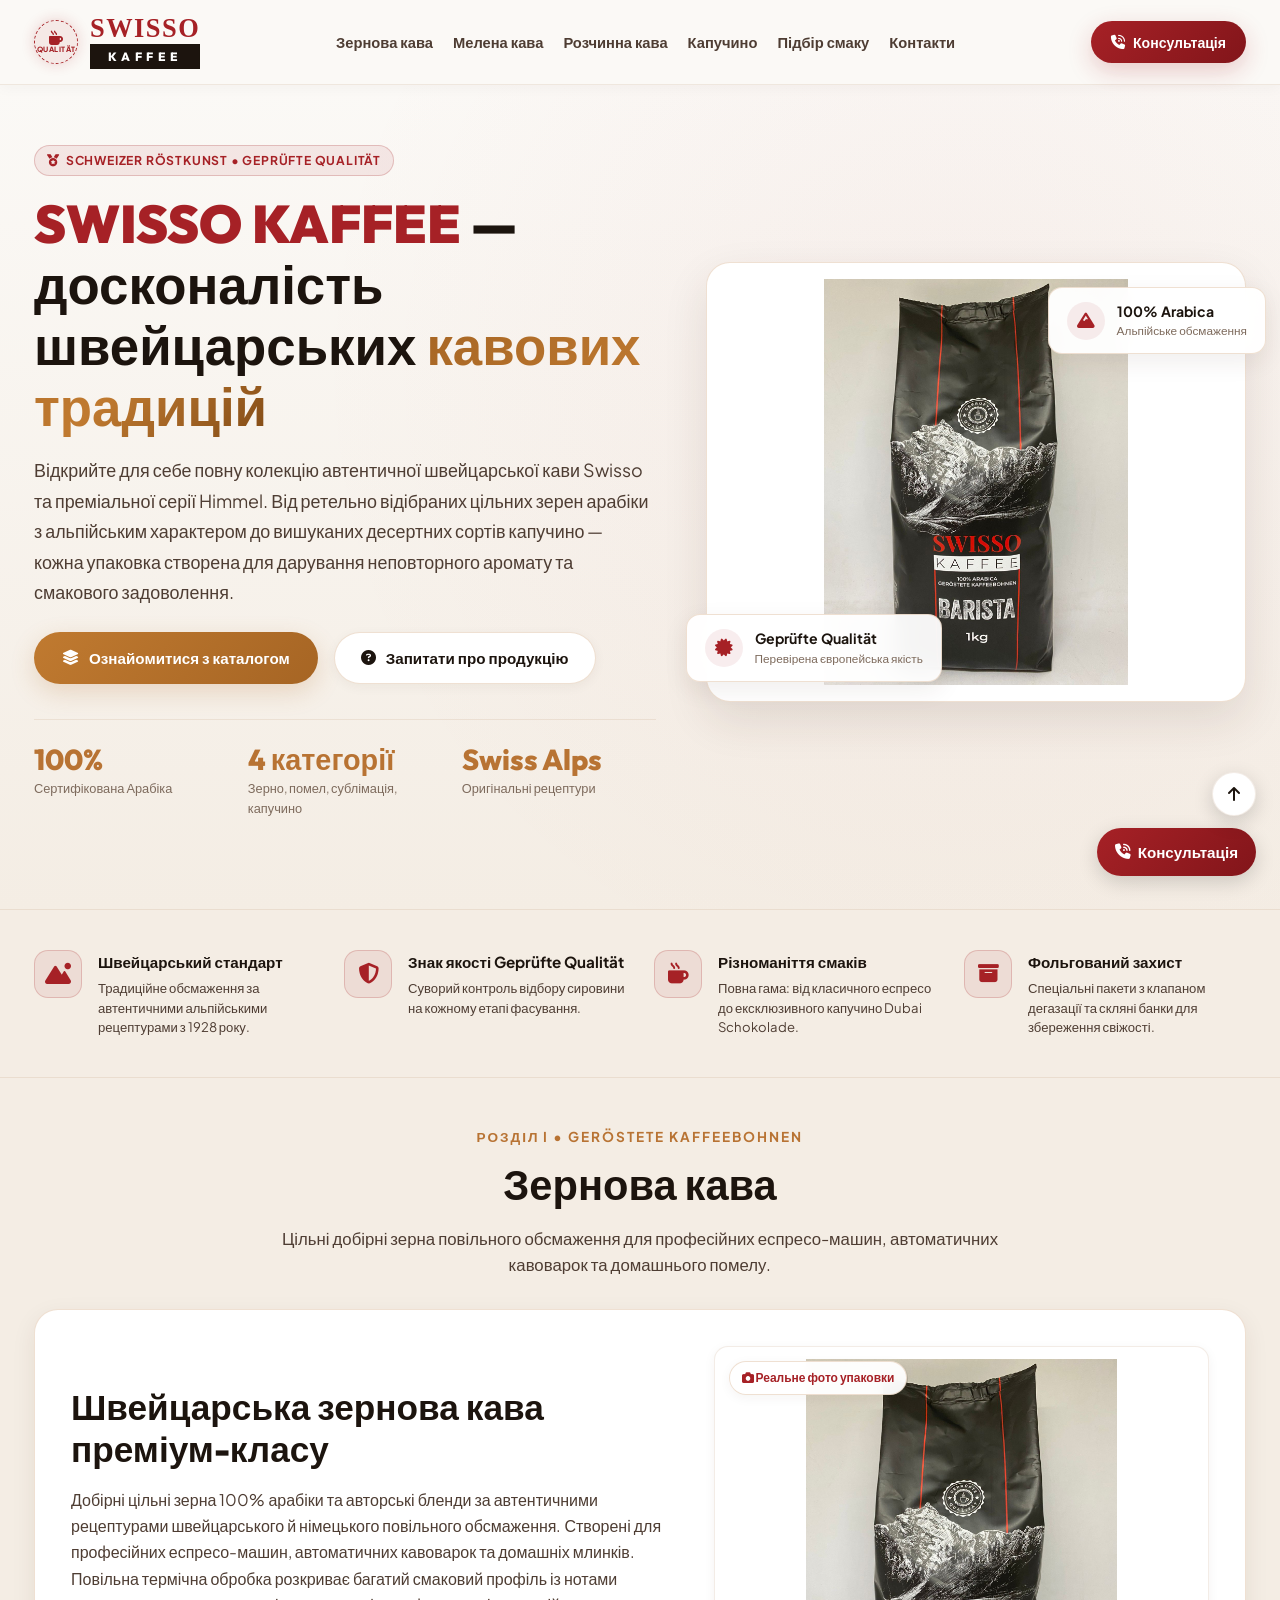
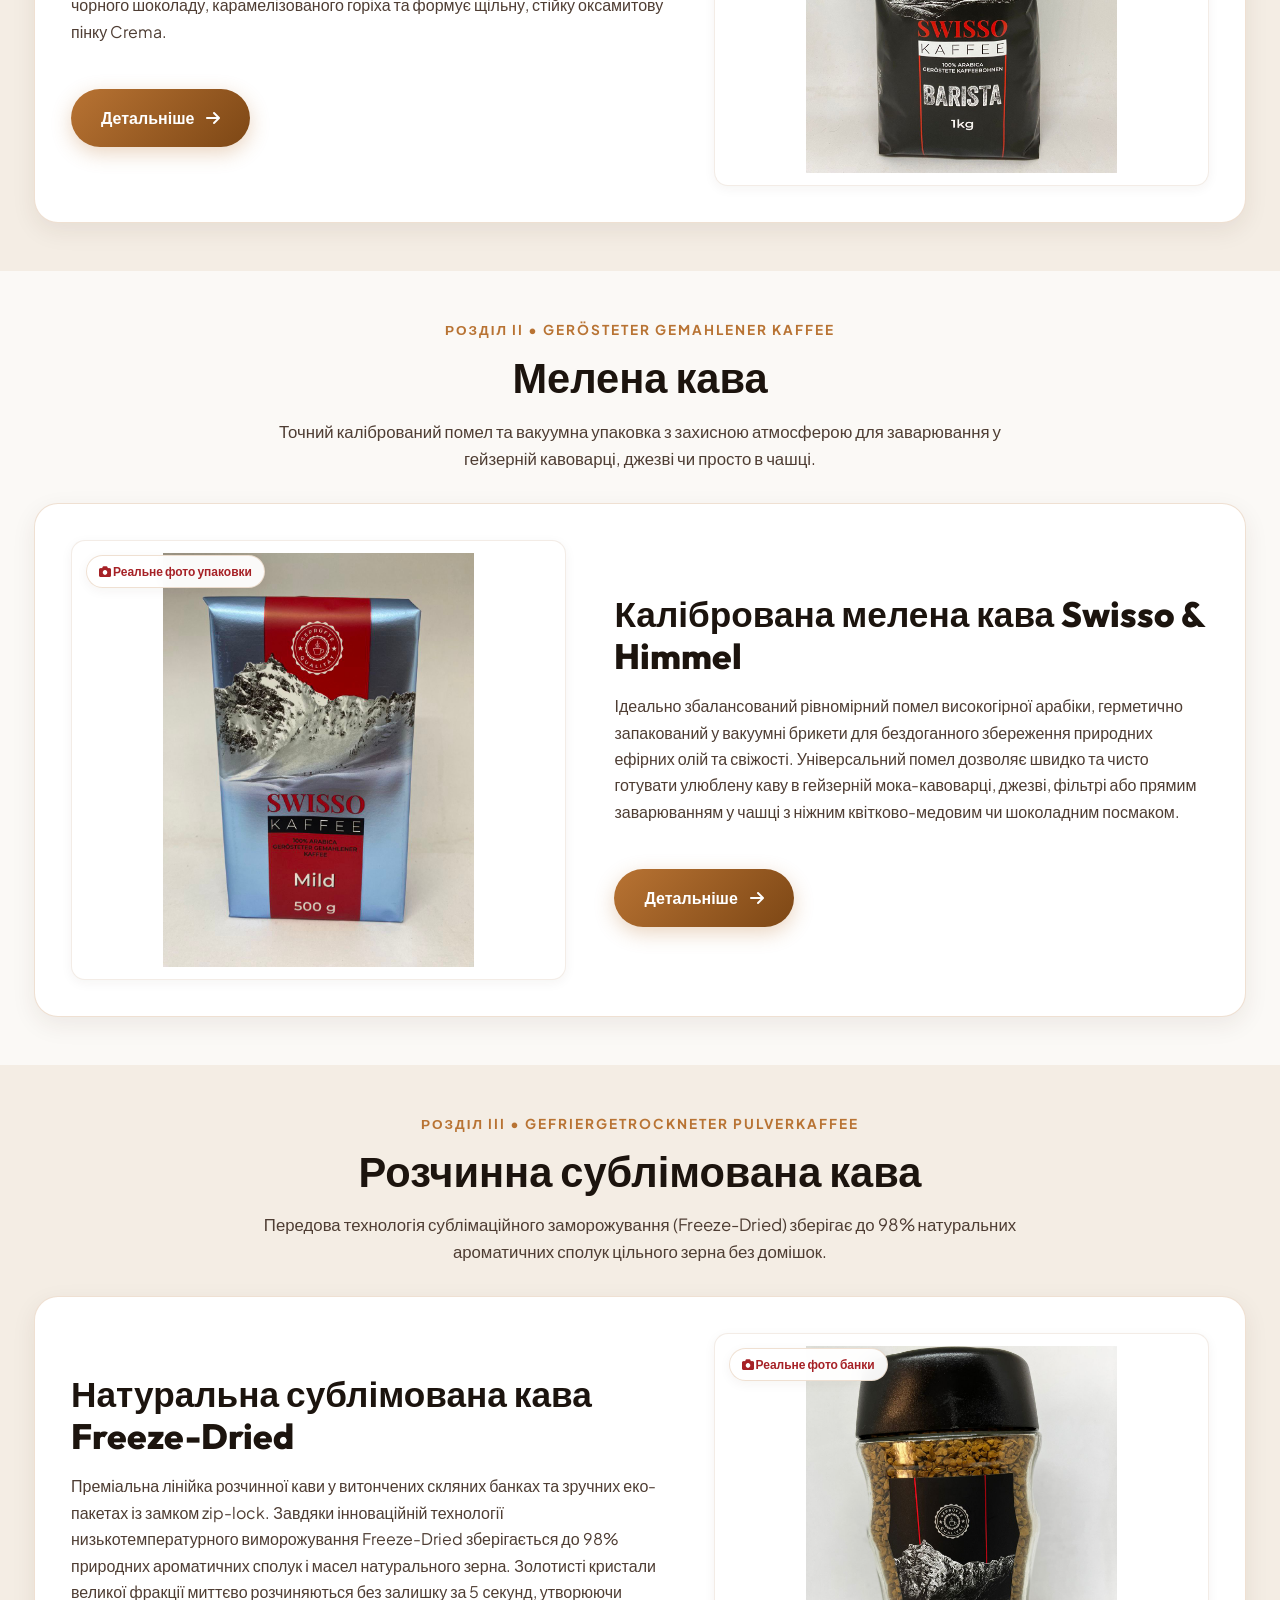
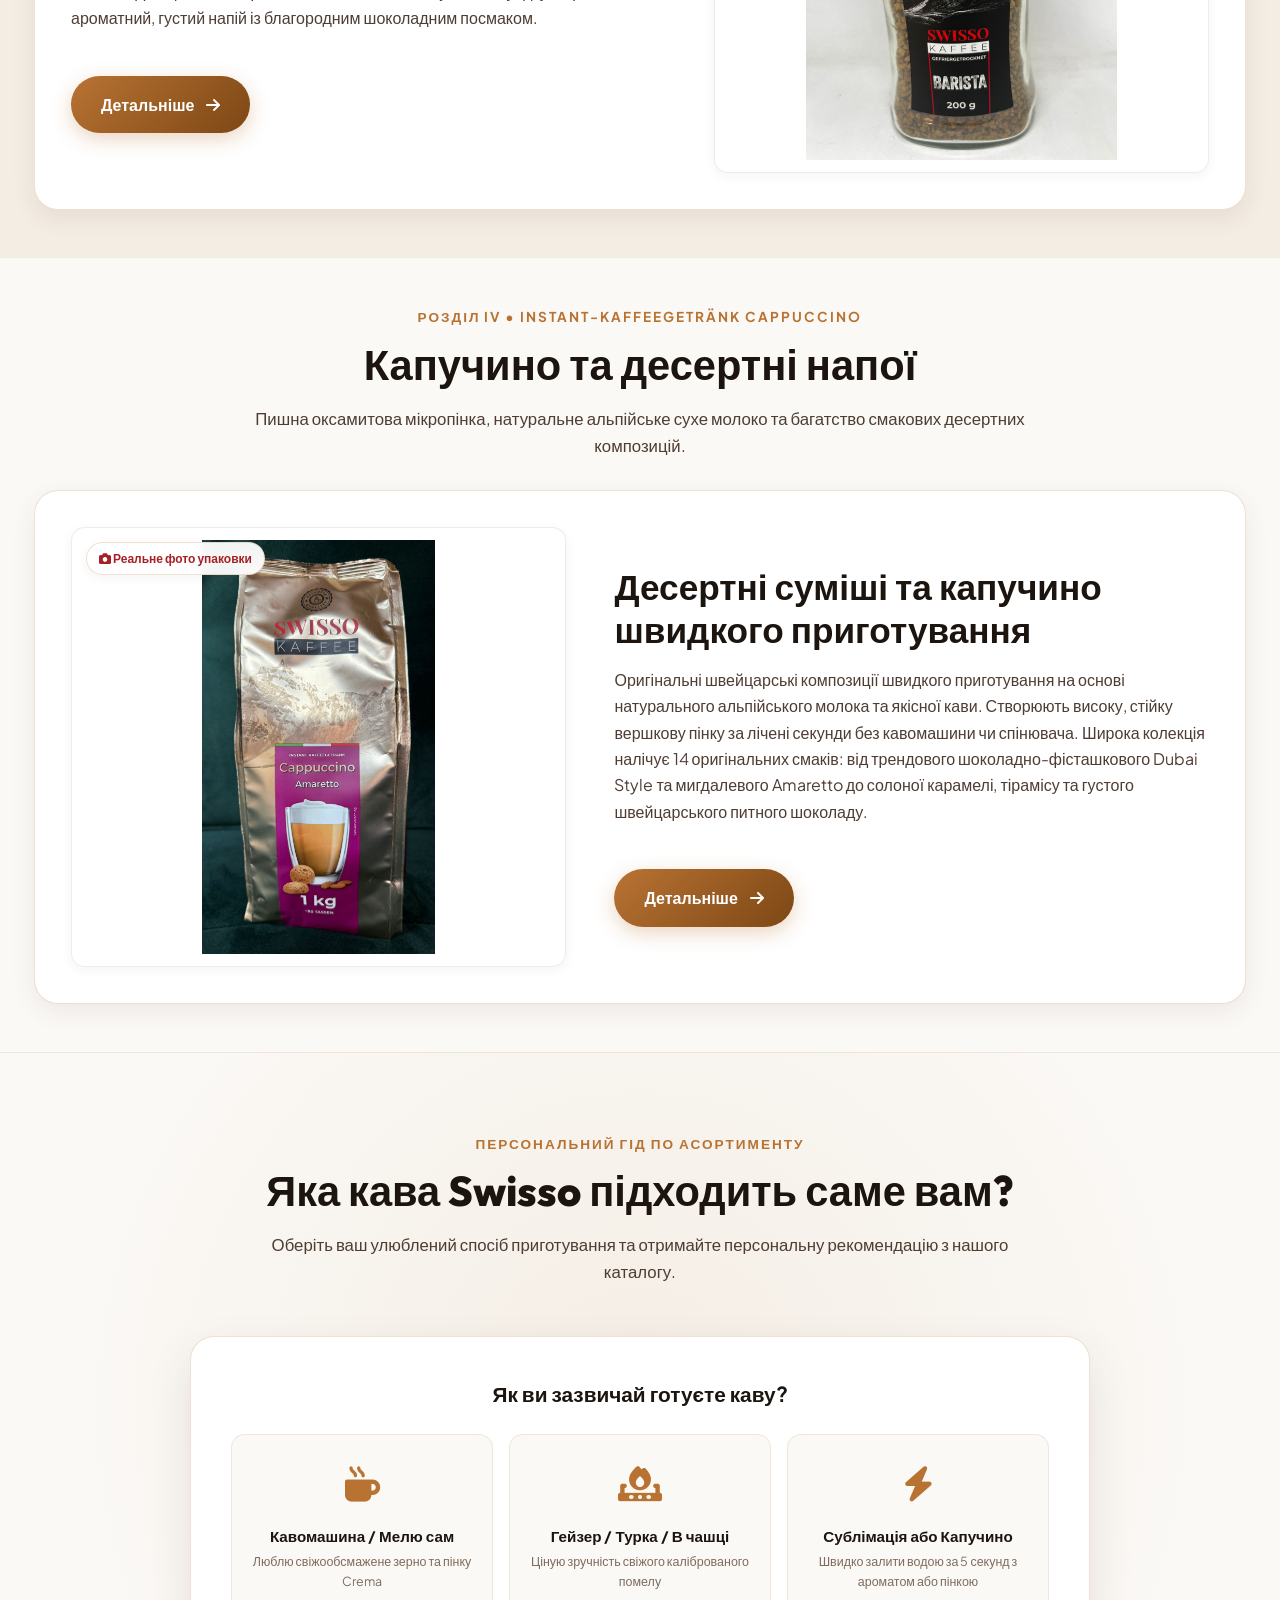
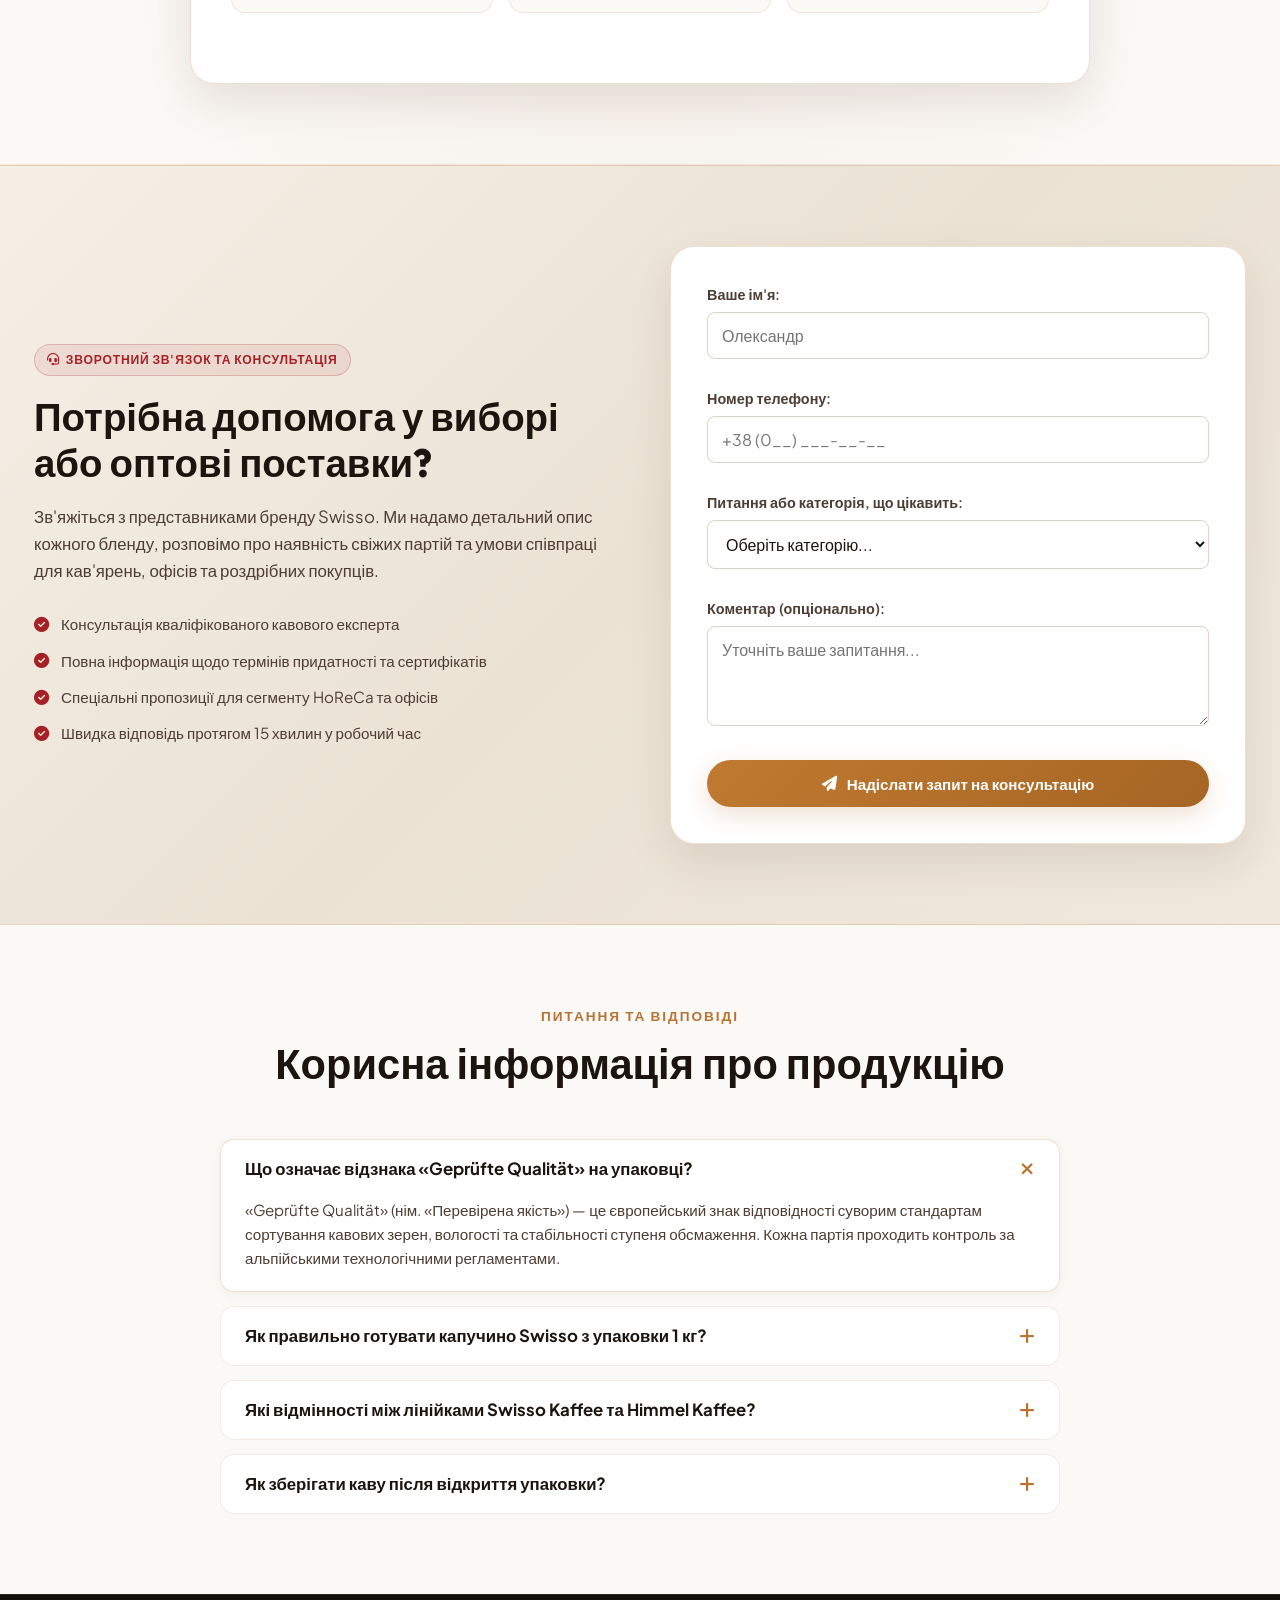
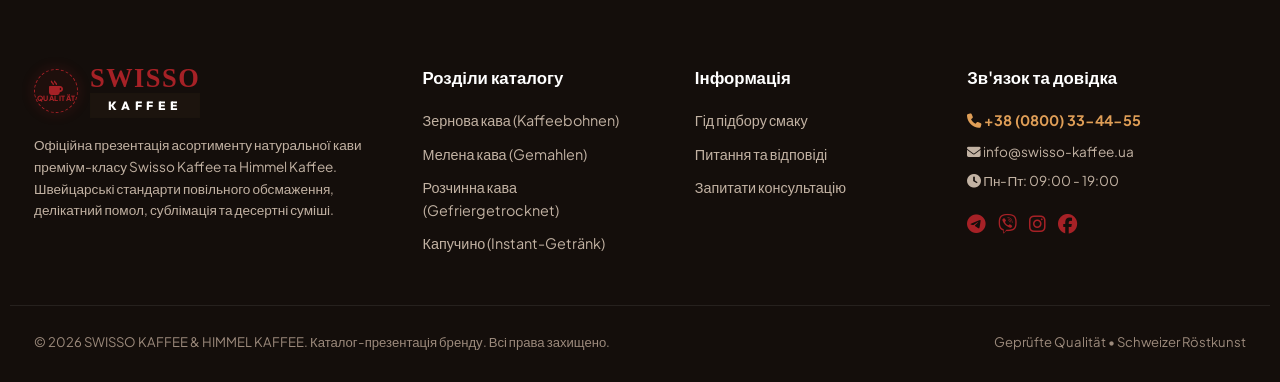
==== commit a4cc83f2: "perf(ux): add LCP preload, floating scroll-to-top, quick consultation CTA, and update sitemap" ====
--- a/index.html
+++ b/index.html
@@ -104,7 +104,10 @@
   <link href="https://fonts.googleapis.com/css2?family=Outfit:wght@400;500;600;700;800;900&family=Plus+Jakarta+Sans:wght@300;400;500;600;700&display=swap" rel="stylesheet">
 
   <!-- Font Awesome -->
-  <link rel="stylesheet" href="https://cdnjs.cloudflare.com/ajax/libs/font-awesome/6.5.1/css/all.min.css">
+  <link rel="stylesheet" href="https://cdnjs.cloudflare.com/ajax/libs/font-awesome/6.5.1/css/all.min.css" integrity="sha512-DTOQO9RWCH3ppGqcWaEA1BIZOC6xxalwEsw9c2QQeAIftl+Vegovlnee1c9QX4TctnWMn13TZye+giMm8e2LwA==" crossorigin="anonymous" referrerpolicy="no-referrer">
+
+  <!-- LCP Image Preload -->
+  <link rel="preload" as="image" href="assets/products/beans/swisso_barista_1kg.jpg" fetchpriority="high">
 
   <!-- Custom Styles -->
   <link rel="stylesheet" href="styles.css">
@@ -195,7 +198,7 @@
       <!-- Hero Visual with Real Photo -->
       <div class="hero-visual-card">
         <div class="hero-img-frame" onclick="openLightbox('assets/products/beans/swisso_barista_1kg.jpg', 'SWISSO KAFFEE Barista 100% Arabica (1 кг)')">
-          <img src="assets/products/beans/swisso_barista_1kg.jpg" alt="Оригінальна пачка кави Swisso Barista 1kg" loading="eager">
+          <img src="assets/products/beans/swisso_barista_1kg.jpg" alt="Оригінальна пачка кави Swisso Barista 1kg" loading="eager" fetchpriority="high">
         </div>
 
         <!-- Floating Pills -->
@@ -538,6 +541,11 @@
             <textarea id="inquiryMessage" name="message" class="form-control" rows="3" placeholder="Уточніть ваше запитання..."></textarea>
           </div>
 
+          <!-- Honeypot (антиспам) — приховане від людей -->
+          <div style="position:absolute;left:-9999px;" aria-hidden="true">
+            <input type="text" name="website" tabindex="-1" autocomplete="off">
+          </div>
+
           <button type="submit" class="btn-primary btn-submit-full">
             <i class="fa-solid fa-paper-plane"></i> Надіслати запит на консультацію
           </button>
@@ -653,10 +661,10 @@
           <i class="fa-solid fa-clock"></i> Пн-Пт: 09:00 - 19:00
         </p>
         <div class="footer-social-links">
-          <a href="#" aria-label="Telegram"><i class="fa-brands fa-telegram"></i></a>
-          <a href="#" aria-label="Viber"><i class="fa-brands fa-viber"></i></a>
-          <a href="#" aria-label="Instagram"><i class="fa-brands fa-instagram"></i></a>
-          <a href="#" aria-label="Facebook"><i class="fa-brands fa-facebook"></i></a>
+          <a href="#" target="_blank" rel="noopener noreferrer" aria-label="Telegram"><i class="fa-brands fa-telegram"></i></a>
+          <a href="#" target="_blank" rel="noopener noreferrer" aria-label="Viber"><i class="fa-brands fa-viber"></i></a>
+          <a href="#" target="_blank" rel="noopener noreferrer" aria-label="Instagram"><i class="fa-brands fa-instagram"></i></a>
+          <a href="#" target="_blank" rel="noopener noreferrer" aria-label="Facebook"><i class="fa-brands fa-facebook"></i></a>
         </div>
       </div>
     </div>
@@ -698,6 +706,17 @@
     </div>
   </div>
 
+  <!-- Floating Quick Actions (Scroll-to-top & Consultation) -->
+  <div class="floating-actions-container" aria-label="Швидкі дії">
+    <button type="button" class="btn-scroll-top" id="btnScrollTop" aria-label="Вгору" onclick="window.scrollTo({top: 0, behavior: 'smooth'})">
+      <i class="fa-solid fa-arrow-up"></i>
+    </button>
+    <a href="#contact-inquiry" class="btn-floating-contact" id="btnFloatingContact" aria-label="Швидка консультація">
+      <i class="fa-solid fa-phone-volume"></i>
+      <span class="floating-contact-label">Консультація</span>
+    </a>
+  </div>
+
   <!-- Custom Script -->
   <script src="script.js"></script>
 </body>
--- a/styles.css
+++ b/styles.css
@@ -1850,3 +1850,105 @@
     max-width: calc(100vw - 24px);
   }
 }
+
+/* ==========================================================================
+   FLOATING ACTION BUTTONS (Scroll-to-top & Quick Consultation)
+   ========================================================================== */
+.floating-actions-container {
+  position: fixed;
+  bottom: 24px;
+  right: 24px;
+  display: flex;
+  flex-direction: column;
+  align-items: flex-end;
+  gap: 12px;
+  z-index: 990;
+  pointer-events: none;
+}
+
+.btn-scroll-top,
+.btn-floating-contact {
+  pointer-events: auto;
+  box-shadow: 0 6px 20px rgba(0, 0, 0, 0.16);
+  transition: all 0.3s cubic-bezier(0.16, 1, 0.3, 1);
+  display: flex;
+  align-items: center;
+  justify-content: center;
+  text-decoration: none;
+}
+
+.btn-scroll-top {
+  width: 44px;
+  height: 44px;
+  border-radius: 50%;
+  background: var(--bg-card);
+  color: var(--cream-light);
+  border: 1px solid var(--border-glass);
+  font-size: 1rem;
+  cursor: pointer;
+  opacity: 0;
+  visibility: hidden;
+  transform: translateY(16px);
+}
+
+.btn-scroll-top.visible {
+  opacity: 1;
+  visibility: visible;
+  transform: translateY(0);
+}
+
+.btn-scroll-top:hover {
+  background: var(--gold-primary);
+  color: #fff;
+  border-color: var(--gold-primary);
+  transform: translateY(-2px);
+}
+
+.btn-floating-contact {
+  height: 48px;
+  padding: 0 18px;
+  border-radius: 24px;
+  background: linear-gradient(135deg, var(--swisso-red) 0%, var(--swisso-red-dark) 100%);
+  color: #ffffff;
+  font-weight: 600;
+  font-size: 0.95rem;
+  gap: 8px;
+  border: none;
+  cursor: pointer;
+  animation: pulseFloating 3s infinite;
+}
+
+.btn-floating-contact:hover {
+  transform: scale(1.04);
+  box-shadow: 0 8px 25px var(--shadow-red);
+}
+
+@keyframes pulseFloating {
+  0%, 100% {
+    box-shadow: 0 4px 16px rgba(166, 33, 38, 0.3);
+  }
+  50% {
+    box-shadow: 0 6px 24px rgba(166, 33, 38, 0.55);
+  }
+}
+
+@media (max-width: 576px) {
+  .floating-actions-container {
+    bottom: 16px;
+    right: 16px;
+    gap: 8px;
+  }
+  .btn-floating-contact .floating-contact-label {
+    display: none;
+  }
+  .btn-floating-contact {
+    width: 46px;
+    height: 46px;
+    padding: 0;
+    border-radius: 50%;
+  }
+  .btn-scroll-top {
+    width: 42px;
+    height: 42px;
+  }
+}
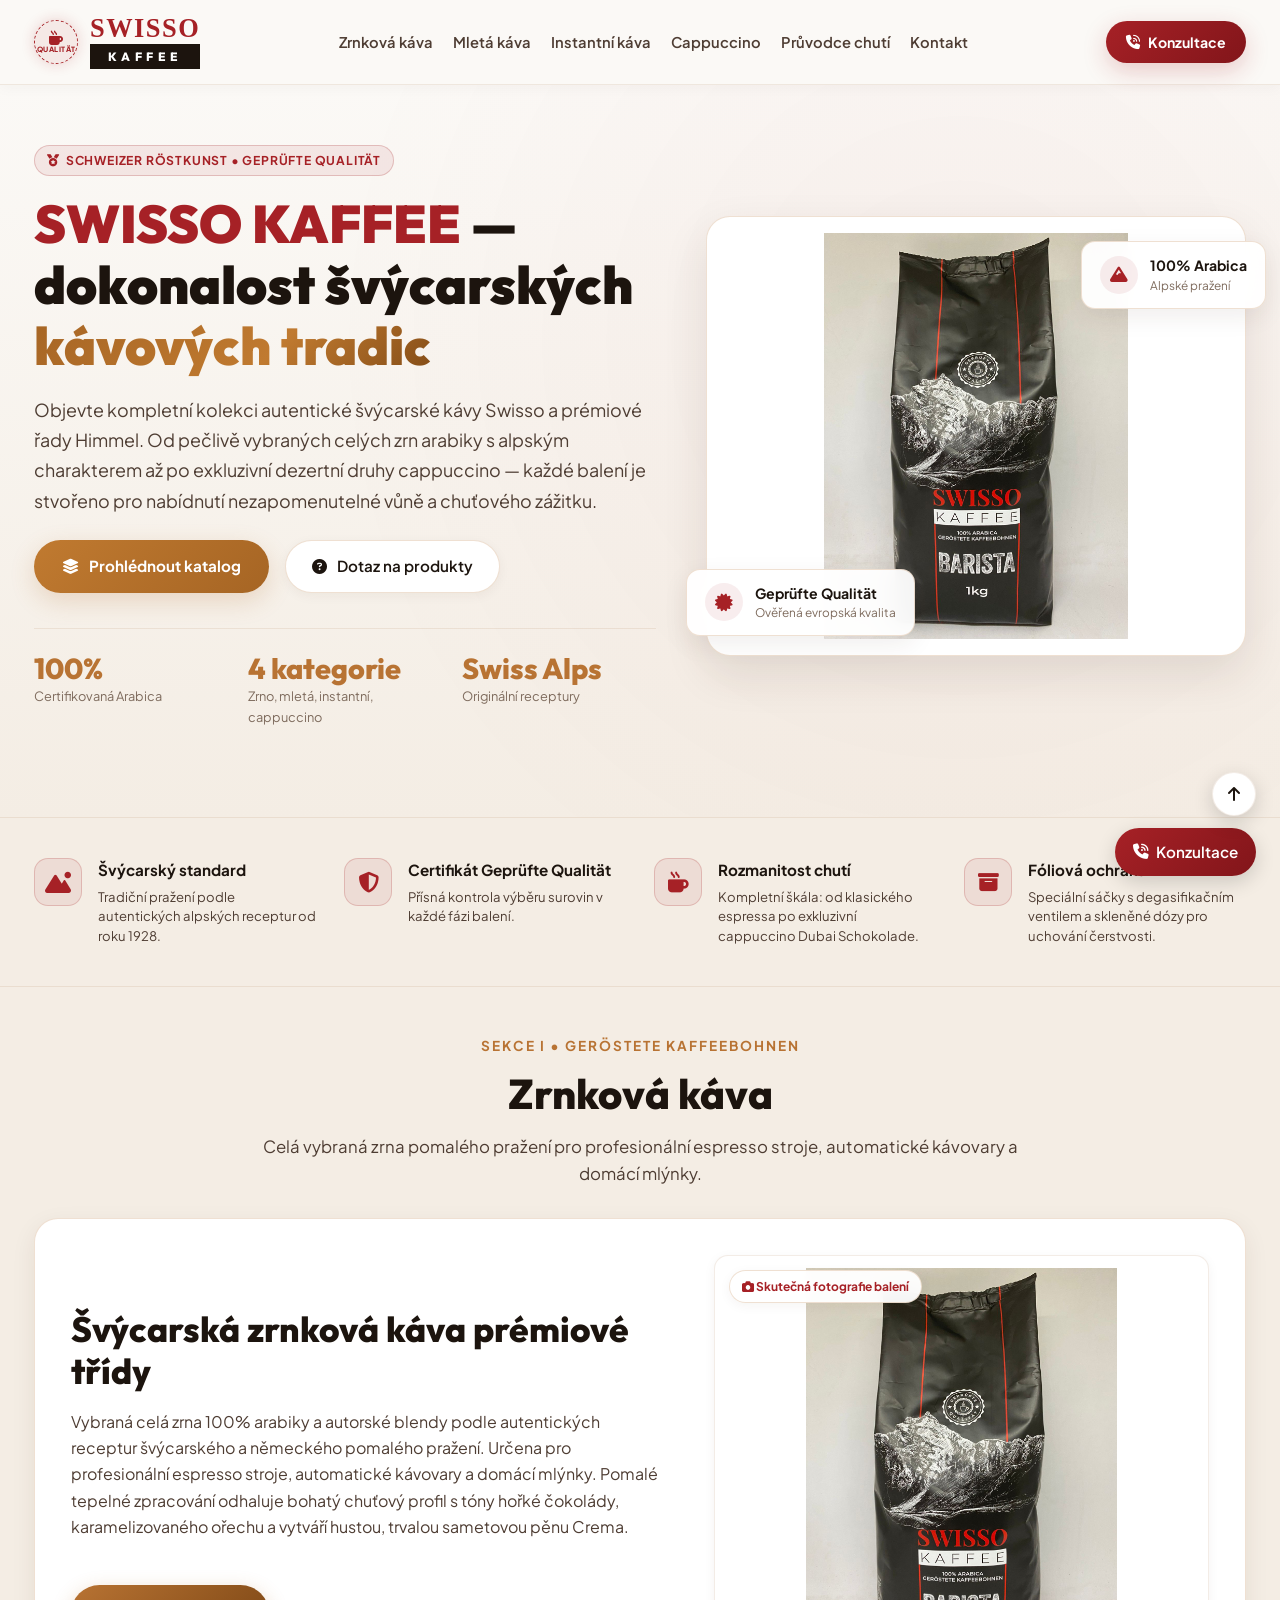
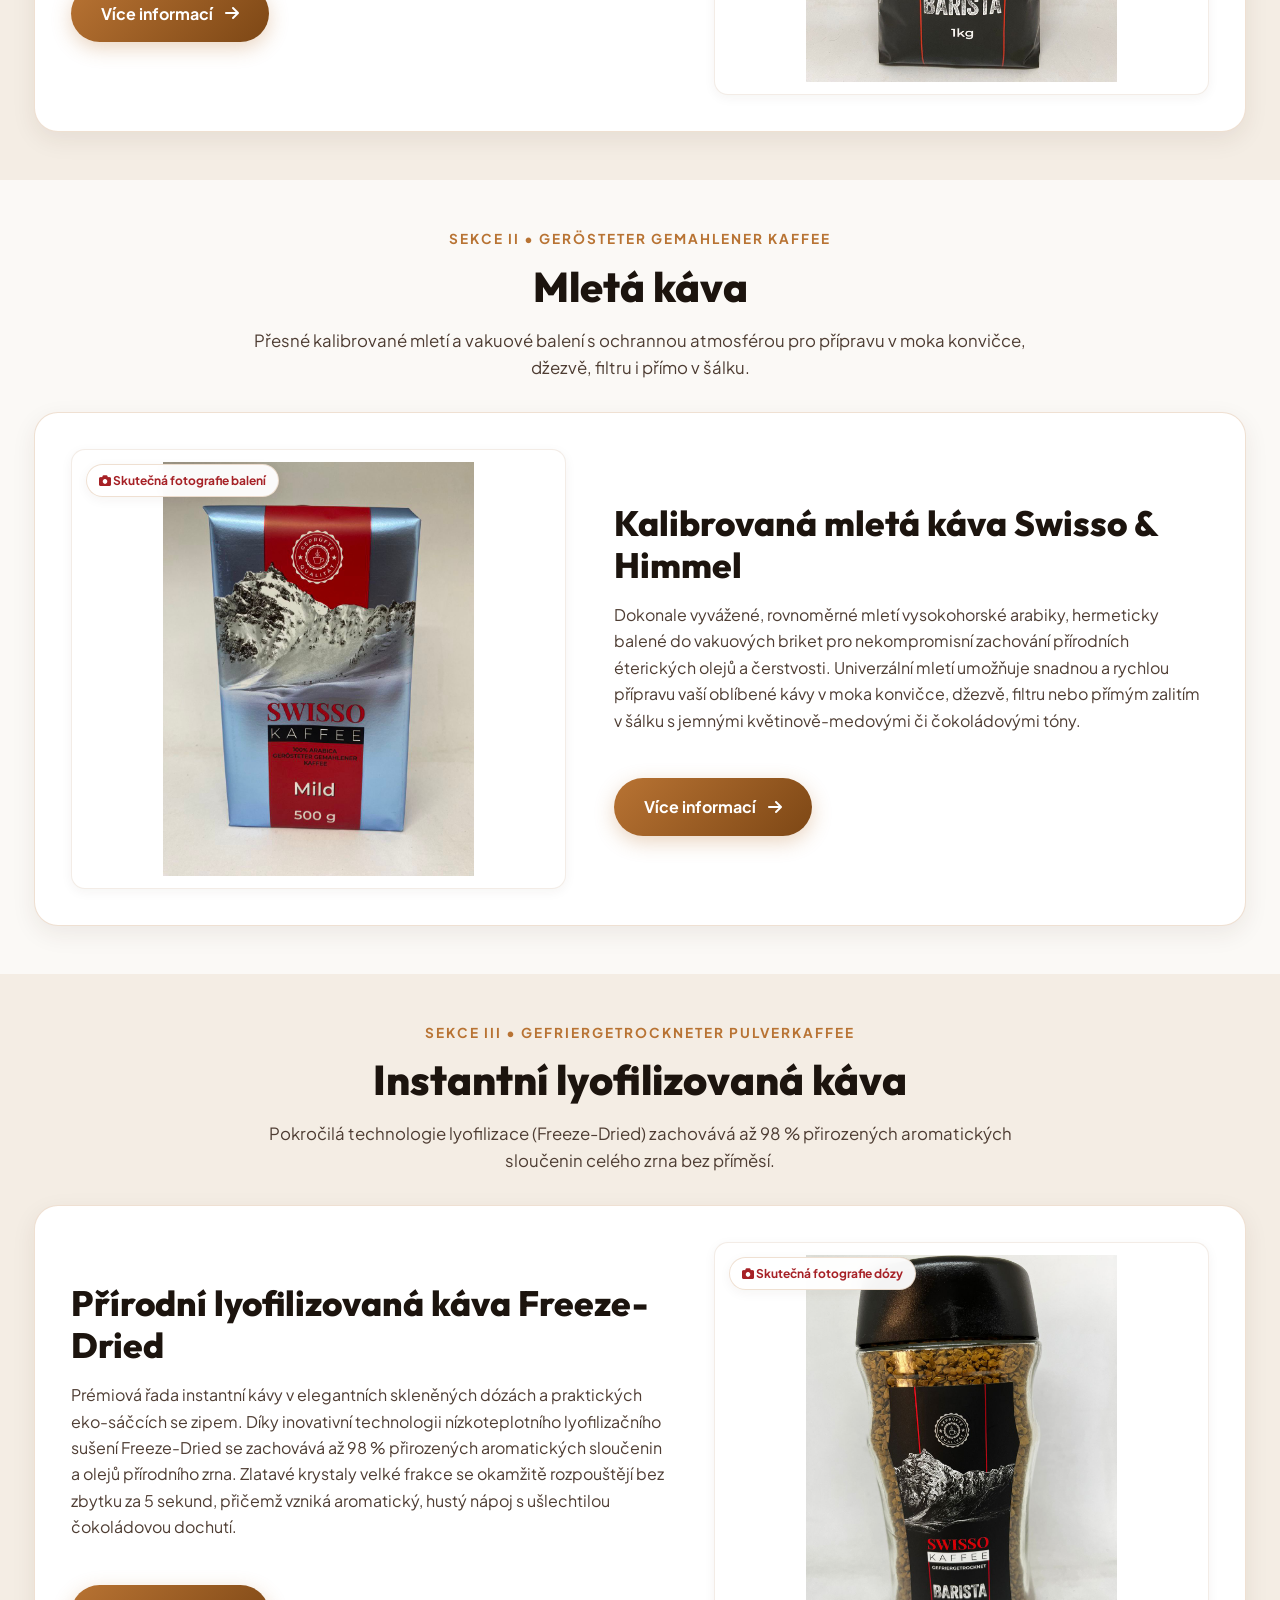
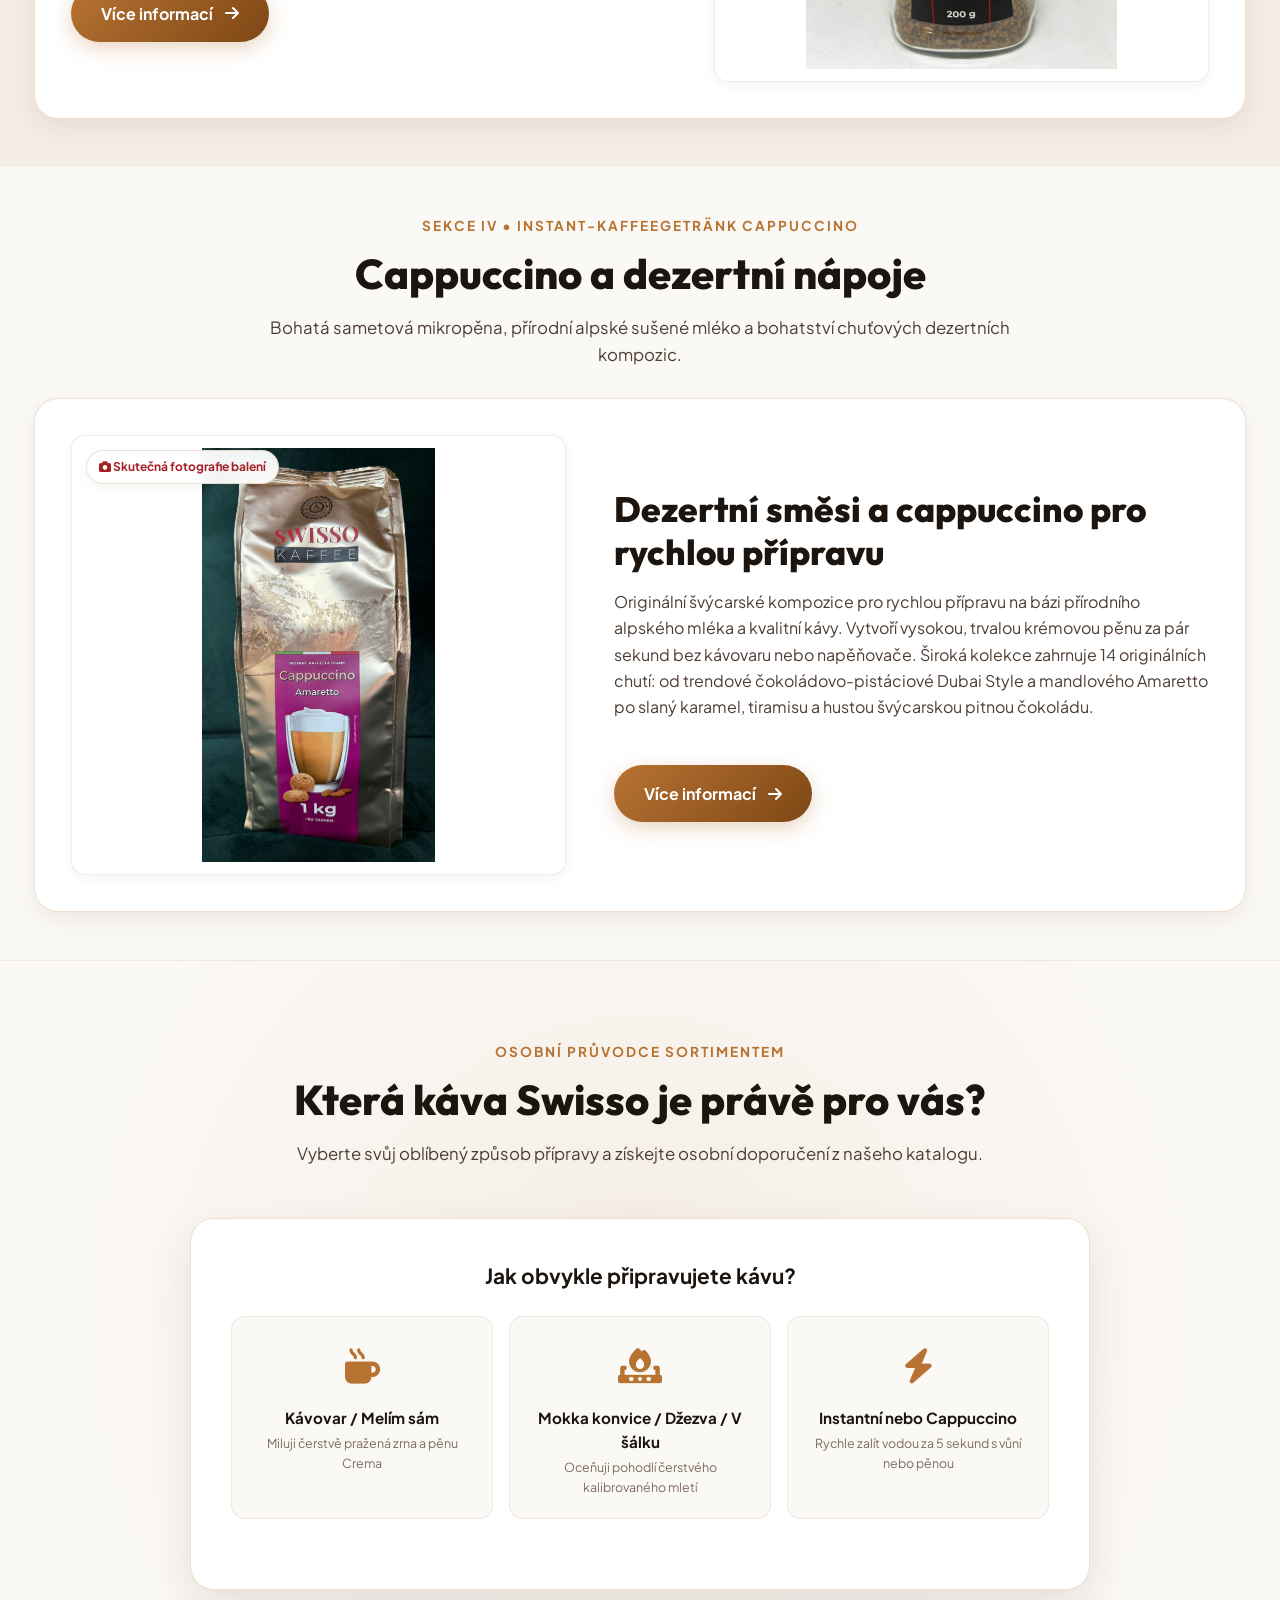
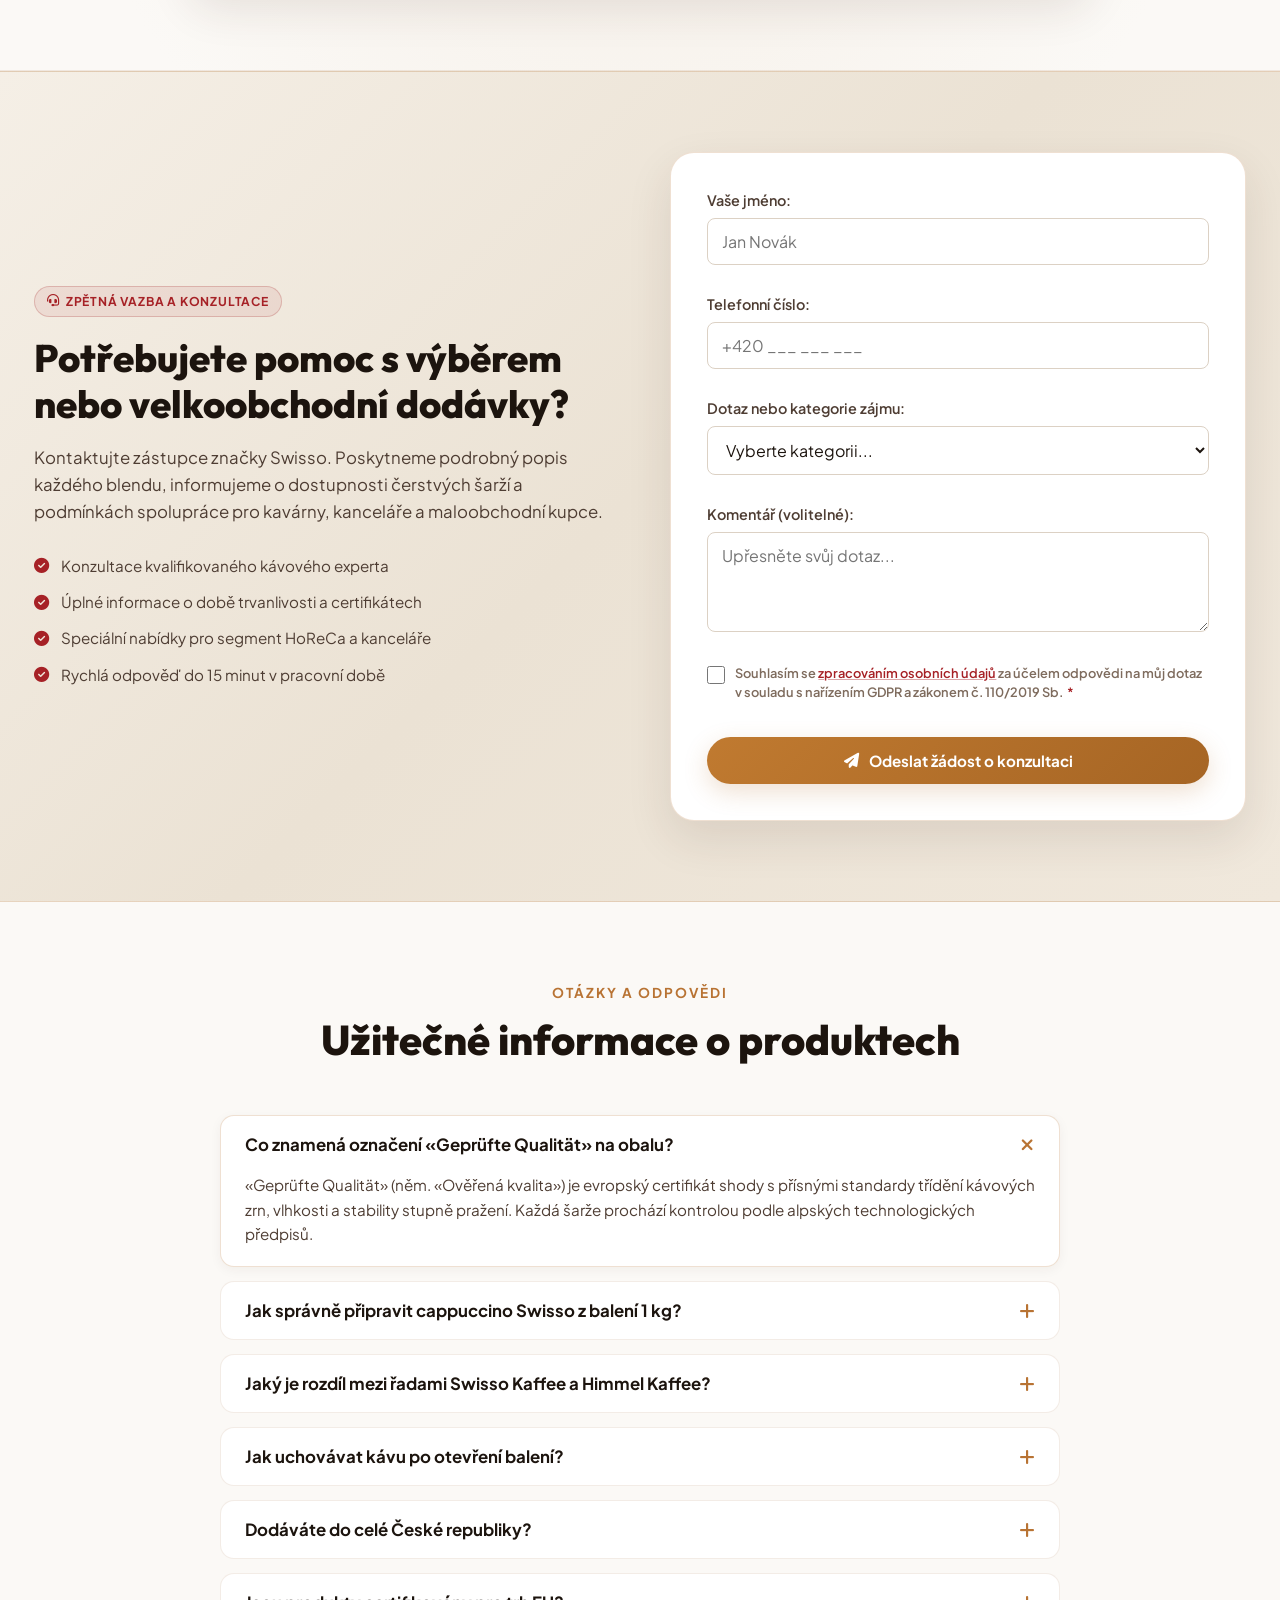
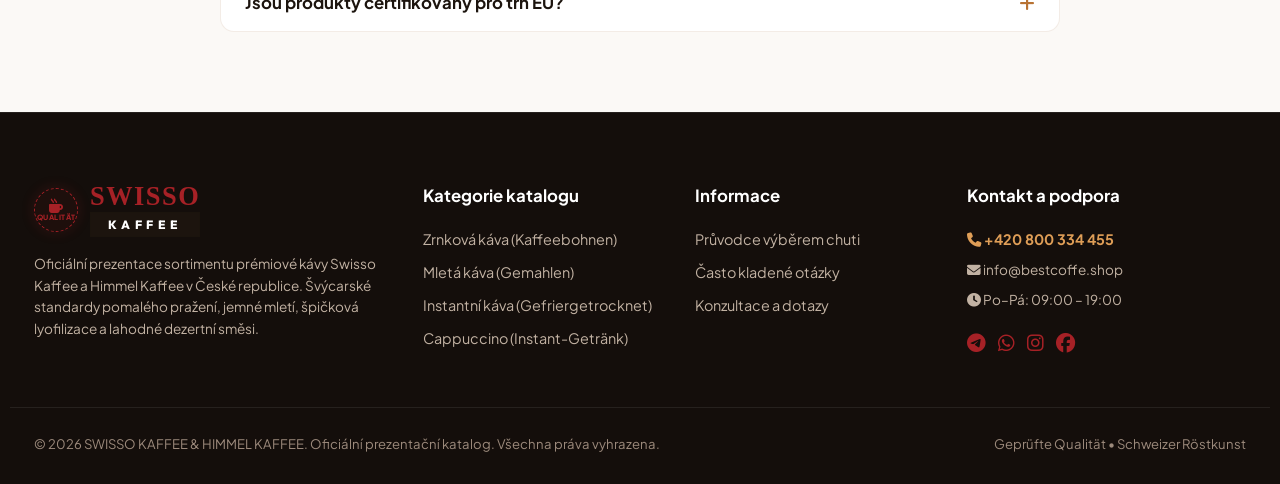
==== commit 5c8d6f9b: "feat: localize website content and currency to Czech language and CZK" ====
--- a/index.html
+++ b/index.html
@@ -1,19 +1,38 @@
 <!DOCTYPE html>
-<html lang="uk">
+<html lang="cs">
 <head>
   <meta charset="UTF-8">
   <meta name="viewport" content="width=device-width, initial-scale=1.0, viewport-fit=cover">
-  <title>SWISSO KAFFEE — Офіційний презентаційний каталог швейцарської кави</title>
-  <meta name="description" content="Офіційна презентація колекції SWISSO KAFFEE та Himmel Kaffee в Україні. Зернова, мелена, сублімована кава та фірмові десертні мікси капучино за швейцарськими стандартами якості.">
-  <meta name="keywords" content="Swisso Kaffee, Himmel Kaffee, швейцарська кава, зернова кава, мелена кава, сублімована кава, капучино амаретто, дубайський шоколад, Geprüfte Qualität">
+  <title>SWISSO KAFFEE — Oficiální prezentační katalog švýcarské kávy</title>
+  <meta name="description" content="Oficiální prezentace kolekce SWISSO KAFFEE a Himmel Kaffee v České republice. Zrnková, mletá, instantní káva a dezertní směsi cappuccino podle švýcarských standardů kvality.">
+  <meta name="keywords" content="Swisso Kaffee, Himmel Kaffee, švýcarská káva, zrnková káva, mletá káva, instantní káva, cappuccino amaretto, Dubai čokoláda, Geprüfte Qualität, káva Česká republika">
+  <meta name="robots" content="index, follow, max-image-preview:large, max-snippet:-1, max-video-preview:-1">
+
+  <!-- Google tag (gtag.js) -->
+  <script async src="https://www.googletagmanager.com/gtag/js?id=G-PNGMKQB01H"></script>
+  <script>
+    window.dataLayer = window.dataLayer || [];
+    function gtag(){dataLayer.push(arguments);}
+    gtag('js', new Date());
+
+    gtag('config', 'G-PNGMKQB01H');
+  </script>
   
   <!-- Open Graph -->
-  <meta property="og:title" content="SWISSO KAFFEE — Справжній характер швейцарської кави">
-  <meta property="og:description" content="Презентація оригінального асортименту кави Swisso та Himmel: зерно, помел, сублімація, капучино.">
+  <meta property="og:site_name" content="SWISSO KAFFEE">
+  <meta property="og:locale" content="cs_CZ">
+  <meta property="og:title" content="SWISSO KAFFEE — Pravý charakter švýcarské kávy">
+  <meta property="og:description" content="Prezentace originálního sortimentu kávy Swisso a Himmel: zrno, mletá, instantní, cappuccino.">
   <meta property="og:type" content="website">
   <meta property="og:image" content="https://bestcoffe.shop/assets/products/beans/swisso_barista_1kg.jpg">
   <meta property="og:url" content="https://bestcoffe.shop/">
   <link rel="canonical" href="https://bestcoffe.shop/">
+
+  <!-- Twitter Cards -->
+  <meta name="twitter:card" content="summary_large_image">
+  <meta name="twitter:title" content="SWISSO KAFFEE — Pravý charakter švýcarské kávy">
+  <meta name="twitter:description" content="Prezentace originálního sortimentu kávy Swisso a Himmel: zrno, mletá, instantní, cappuccino.">
+  <meta name="twitter:image" content="https://bestcoffe.shop/assets/products/beans/swisso_barista_1kg.jpg">
 
   <!-- Structured Data (Schema.org JSON-LD) -->
   <script type="application/ld+json">
@@ -27,13 +46,13 @@
         "alternateName": "Himmel Kaffee",
         "url": "https://bestcoffe.shop/",
         "logo": "https://bestcoffe.shop/assets/images/favicon-32x32.png",
-        "description": "Офіційна презентація колекції швейцарської та німецької кави SWISSO KAFFEE та Himmel Kaffee в Україні.",
+        "description": "Oficiální prezentace kolekce švýcarské a německé kávy SWISSO KAFFEE a Himmel Kaffee v České republice.",
         "contactPoint": {
           "@type": "ContactPoint",
-          "telephone": "+380800334455",
+          "telephone": "+420800334455",
           "contactType": "customer service",
-          "areaServed": "UA",
-          "availableLanguage": ["Ukrainian", "German"]
+          "areaServed": "CZ",
+          "availableLanguage": ["Czech", "German"]
         },
         "sameAs": [
           "https://t.me/swisso_kaffee",
@@ -48,7 +67,7 @@
         "publisher": {
           "@id": "https://bestcoffe.shop/#organization"
         },
-        "inLanguage": "uk"
+        "inLanguage": "cs"
       },
       {
         "@type": "FAQPage",
@@ -56,34 +75,34 @@
         "mainEntity": [
           {
             "@type": "Question",
-            "name": "Що означає відзнака «Geprüfte Qualität» на упаковці?",
+            "name": "Co znamená označení \u00abGeprüfte Qualität\u00bb na obalu?",
             "acceptedAnswer": {
               "@type": "Answer",
-              "text": "«Geprüfte Qualität» (нім. «Перевірена якість») — це європейський знак відповідності суворим стандартам сортування кавових зерен, вологості та стабільності ступеня обсмаження. Кожна партія проходить контроль за альпійськими технологічними регламентами."
+              "text": "\u00abGeprüfte Qualität\u00bb (něm. \u00abOvěřená kvalita\u00bb) je evropský certifikát shody s přísnými standardy třídění kávových zrn, vlhkosti a stability stupně pražení. Každá šarže prochází kontrolou podle alpských technologických předpisů."
             }
           },
           {
             "@type": "Question",
-            "name": "Як правильно готувати капучино Swisso з упаковки 1 кг?",
+            "name": "Jak správně připravit cappuccino Swisso z balení 1 kg?",
             "acceptedAnswer": {
               "@type": "Answer",
-              "text": "Насипте 3-4 чайні ложки (приблизно 12-15 г) сухої суміші в чашку, залийте 150 мл гарячої (але не киплячої, 80-85°C) води чи молока та енергійно перемішайте ложечкою протягом 5-10 секунд. Завдяки спеціальній формулі напій миттєво утворює стійку вершкову мікропіну."
+              "text": "Nasypte 3–4 čajové lžičky (přibližně 12–15 g) suchého směsu do šálku, zalijte 150 ml horké (ale nevařicí, 80–85 °C) vody nebo mléka a energicky promíchejte lžičkou po dobu 5–10 sekund. Díky speciální receptuře nápoj okamžitě vytvoří pevnou krémovou mikropěnu."
             }
           },
           {
             "@type": "Question",
-            "name": "Які відмінності між лінійками Swisso Kaffee та Himmel Kaffee?",
+            "name": "Jaký je rozdíl mezi řadami Swisso Kaffee a Himmel Kaffee?",
             "acceptedAnswer": {
               "@type": "Answer",
-              "text": "Обидва бренди виробляються на високотехнологічних потужностях за європейськими стандартами. Swisso спеціалізується на традиційних альпійських купажах 100% арабіки та широкій лінійці капучино 1 кг, тоді як Himmel пропонує класичні німецькі рецептури обсмаження (серії Platin, Gold та Klassisch)."
+              "text": "Oba značky se vyrábějí ve vysoce technologických provozech podle evropských standardů. Swisso se specializuje na tradiční alpské blendované 100% arabiky a širokou řadu cappuccino 1 kg, zatímco Himmel nabízí klasické německé receptury pražení (řady Platin, Gold a Klassisch)."
             }
           },
           {
             "@type": "Question",
-            "name": "Як зберігати каву після відкриття упаковки?",
+            "name": "Jak uchovávat kávu po otevření balení?",
             "acceptedAnswer": {
               "@type": "Answer",
-              "text": "Зернову та мелену каву рекомендується щільно закривати затискачем у рідному пакеті або пересипати у герметичну непрозору ємність і зберігати в сухому темному місці за кімнатної температури (не в холодильнику). Сублімовану каву у скляній банці щільно закручуйте кришкою після кожного використання."
+              "text": "Zrnkovou a mletou kávu doporučujeme pevně uzavřít svorkou v originálním sáčku nebo přesypat do vzduchotěsné neprůhledné nádoby a uchovávat na suchém tmavém místě při pokojové teplotě (ne v lednici). Instantní kávu ve skleněné dóze pevně uzavřete víčkem po každém použití."
             }
           }
         ]
@@ -118,7 +137,7 @@
   <!-- Main Navigation -->
   <header class="navbar" id="navbar">
     <div class="container nav-container">
-      <a href="#" class="brand-logo-container" aria-label="Swisso Kaffee Головна">
+      <a href="#" class="brand-logo-container" aria-label="Swisso Kaffee Domů">
         <div class="brand-stamp">
           <i class="fa-solid fa-mug-hot brand-stamp-icon"></i>
           <span class="brand-stamp-text">QUALITÄT</span>
@@ -131,21 +150,21 @@
 
       <!-- Desktop Navigation Links -->
       <ul class="nav-links" id="navLinks">
-        <li><a href="#zernova-kava" class="nav-link">Зернова кава</a></li>
-        <li><a href="#melena-kava" class="nav-link">Мелена кава</a></li>
-        <li><a href="#rozchynna-kava" class="nav-link">Розчинна кава</a></li>
-        <li><a href="#kapucino" class="nav-link">Капучино</a></li>
-        <li><a href="#coffee-quiz" class="nav-link">Підбір смаку</a></li>
-        <li><a href="#contact-inquiry" class="nav-link">Контакти</a></li>
+        <li><a href="#zernova-kava" class="nav-link">Zrnková káva</a></li>
+        <li><a href="#melena-kava" class="nav-link">Mletá káva</a></li>
+        <li><a href="#rozchynna-kava" class="nav-link">Instantní káva</a></li>
+        <li><a href="#kapucino" class="nav-link">Cappuccino</a></li>
+        <li><a href="#coffee-quiz" class="nav-link">Průvodce chutí</a></li>
+        <li><a href="#contact-inquiry" class="nav-link">Kontakt</a></li>
       </ul>
 
       <!-- Contact CTA in header -->
       <div class="nav-actions">
         <a href="#contact-inquiry" class="nav-contact-btn">
           <i class="fa-solid fa-phone-volume"></i>
-          <span>Консультація</span>
+          <span>Konzultace</span>
         </a>
-        <button class="btn-mobile-toggle" id="mobileMenuToggle" aria-label="Меню">
+        <button class="btn-mobile-toggle" id="mobileMenuToggle" aria-label="Menu">
           <i class="fa-solid fa-bars"></i>
         </button>
       </div>
@@ -161,44 +180,44 @@
         </div>
 
         <h1 class="hero-headline">
-          <span class="highlight-red">SWISSO KAFFEE</span> — досконалість швейцарських <span class="highlight-gold">кавових традицій</span>
+          <span class="highlight-red">SWISSO KAFFEE</span> — dokonalost švýcarských <span class="highlight-gold">kávových tradic</span>
         </h1>
 
         <p class="hero-text">
-          Відкрийте для себе повну колекцію автентичної швейцарської кави Swisso та преміальної серії Himmel. 
-          Від ретельно відібраних цільних зерен арабіки з альпійським характером до вишуканих десертних сортів капучино — 
-          кожна упаковка створена для дарування неповторного аромату та смакового задоволення.
+          Objevte kompletní kolekci autentické švýcarské kávy Swisso a prémiové řady Himmel. 
+          Od pečlivě vybraných celých zrn arabiky s alpským charakterem až po exkluzivní dezertní druhy cappuccino — 
+          každé balení je stvořeno pro nabídnutí nezapomenutelné vůně a chuťového zážitku.
         </p>
 
         <div class="hero-ctas">
           <a href="#zernova-kava" class="btn-primary">
-            <i class="fa-solid fa-layer-group"></i> Ознайомитися з каталогом
+            <i class="fa-solid fa-layer-group"></i> Prohlédnout katalog
           </a>
           <a href="#contact-inquiry" class="btn-outline">
-            <i class="fa-solid fa-circle-question"></i> Запитати про продукцію
+            <i class="fa-solid fa-circle-question"></i> Dotaz na produkty
           </a>
         </div>
 
         <div class="hero-trust-metrics">
           <div class="metric-item">
             <span class="metric-number">100%</span>
-            <span class="metric-label">Сертифікована Арабіка</span>
+            <span class="metric-label">Certifikovaná Arabica</span>
           </div>
           <div class="metric-item">
-            <span class="metric-number">4 категорії</span>
-            <span class="metric-label">Зерно, помел, сублімація, капучино</span>
+            <span class="metric-number">4 kategorie</span>
+            <span class="metric-label">Zrno, mletá, instantní, cappuccino</span>
           </div>
           <div class="metric-item">
             <span class="metric-number">Swiss Alps</span>
-            <span class="metric-label">Оригінальні рецептури</span>
+            <span class="metric-label">Originální receptury</span>
           </div>
         </div>
       </div>
 
       <!-- Hero Visual with Real Photo -->
       <div class="hero-visual-card">
-        <div class="hero-img-frame" onclick="openLightbox('assets/products/beans/swisso_barista_1kg.jpg', 'SWISSO KAFFEE Barista 100% Arabica (1 кг)')">
-          <img src="assets/products/beans/swisso_barista_1kg.jpg" alt="Оригінальна пачка кави Swisso Barista 1kg" loading="eager" fetchpriority="high">
+        <div class="hero-img-frame" onclick="openLightbox('assets/products/beans/swisso_barista_1kg.jpg', 'SWISSO KAFFEE Barista 100% Arabica (1 kg)')">
+          <img src="assets/products/beans/swisso_barista_1kg.jpg" alt="Originální balení kávy Swisso Barista 1kg" loading="eager" fetchpriority="high" decoding="async">
         </div>
 
         <!-- Floating Pills -->
@@ -208,7 +227,7 @@
           </div>
           <div>
             <div class="pill-title">Geprüfte Qualität</div>
-            <div class="pill-desc">Перевірена європейська якість</div>
+            <div class="pill-desc">Ověřená evropská kvalita</div>
           </div>
         </div>
 
@@ -218,7 +237,7 @@
           </div>
           <div>
             <div class="pill-title">100% Arabica</div>
-            <div class="pill-desc">Альпійське обсмаження</div>
+            <div class="pill-desc">Alpské pražení</div>
           </div>
         </div>
       </div>
@@ -233,8 +252,8 @@
           <i class="fa-solid fa-mountain-sun"></i>
         </div>
         <div>
-          <div class="feature-box-title">Швейцарський стандарт</div>
-          <div class="feature-box-text">Традиційне обсмаження за автентичними альпійськими рецептурами з 1928 року.</div>
+          <div class="feature-box-title">Švýcarský standard</div>
+          <div class="feature-box-text">Tradiční pražení podle autentických alpských receptur od roku 1928.</div>
         </div>
       </div>
 
@@ -243,8 +262,8 @@
           <i class="fa-solid fa-shield-halved"></i>
         </div>
         <div>
-          <div class="feature-box-title">Знак якості Geprüfte Qualität</div>
-          <div class="feature-box-text">Суворий контроль відбору сировини на кожному етапі фасування.</div>
+          <div class="feature-box-title">Certifikát Geprüfte Qualität</div>
+          <div class="feature-box-text">Přísná kontrola výběru surovin v každé fázi balení.</div>
         </div>
       </div>
 
@@ -253,8 +272,8 @@
           <i class="fa-solid fa-mug-hot"></i>
         </div>
         <div>
-          <div class="feature-box-title">Різноманіття смаків</div>
-          <div class="feature-box-text">Повна гама: від класичного еспресо до ексклюзивного капучино Dubai Schokolade.</div>
+          <div class="feature-box-title">Rozmanitost chutí</div>
+          <div class="feature-box-text">Kompletní škála: od klasického espressa po exkluzivní cappuccino Dubai Schokolade.</div>
         </div>
       </div>
 
@@ -263,47 +282,47 @@
           <i class="fa-solid fa-box-archive"></i>
         </div>
         <div>
-          <div class="feature-box-title">Фольгований захист</div>
-          <div class="feature-box-text">Спеціальні пакети з клапаном дегазації та скляні банки для збереження свіжості.</div>
+          <div class="feature-box-title">Fóliová ochrana</div>
+          <div class="feature-box-text">Speciální sáčky s degasifikačním ventilem a skleněné dózy pro uchování čerstvosti.</div>
         </div>
       </div>
     </div>
   </section>
 
   <!-- =========================================================================
-       РОЗДІЛ 1: ЗЕРНОВА КАВА (Geröstete Kaffeebohnen)
+       SEKCE 1: ZRNKOVÁ KÁVA (Geröstete Kaffeebohnen)
        ========================================================================= -->
   <section class="category-section" id="zernova-kava">
     <div class="container">
       <div class="section-header">
-        <div class="section-subtitle">Розділ I • Geröstete Kaffeebohnen</div>
-        <h2 class="section-title">Зернова кава</h2>
+        <div class="section-subtitle">Sekce I • Geröstete Kaffeebohnen</div>
+        <h2 class="section-title">Zrnková káva</h2>
         <p class="section-desc">
-          Цільні добірні зерна повільного обсмаження для професійних еспресо-машин, автоматичних кавоварок та домашнього помелу.
+          Celá vybraná zrna pomalého pražení pro profesionální espresso stroje, automatické kávovary a domácí mlýnky.
         </p>
       </div>
 
       <!-- Featured Showcase Card with Real Photo -->
       <div class="category-featured-card">
         <div class="featured-media-col">
-          <div class="featured-photo-frame" onclick="openLightbox('assets/products/beans/swisso_barista_1kg.jpg', 'SWISSO KAFFEE Barista (1 кг, зерно)')">
-            <img src="assets/products/beans/swisso_barista_1kg.jpg" alt="Зернова кава Swisso Barista 1kg" loading="lazy">
-            <span class="photo-badge"><i class="fa-solid fa-camera"></i> Реальне фото упаковки</span>
+          <div class="featured-photo-frame" onclick="openLightbox('assets/products/beans/swisso_barista_1kg.jpg', 'SWISSO KAFFEE Barista (1 kg, zrno)')">
+            <img src="assets/products/beans/swisso_barista_1kg.jpg" alt="Zrnková káva Swisso Barista 1kg" loading="lazy" decoding="async">
+            <span class="photo-badge"><i class="fa-solid fa-camera"></i> Skutečná fotografie balení</span>
           </div>
         </div>
 
         <div class="featured-info-col">
-          <h3 class="product-series-title">Швейцарська зернова кава преміум-класу</h3>
+          <h3 class="product-series-title">Švýcarská zrnková káva prémiové třídy</h3>
 
           <p class="product-lead-desc">
-            Добірні цільні зерна 100% арабіки та авторські бленди за автентичними рецептурами швейцарського й німецького повільного обсмаження. 
-            Створені для професійних еспресо-машин, автоматичних кавоварок та домашніх млинків. 
-            Повільна термічна обробка розкриває багатий смаковий профіль із нотами чорного шоколаду, карамелізованого горіха та формує щільну, стійку оксамитову пінку Crema.
+            Vybraná celá zrna 100% arabiky a autorské blendy podle autentických receptur švýcarského a německého pomalého pražení. 
+            Určena pro profesionální espresso stroje, automatické kávovary a domácí mlýnky. 
+            Pomalé tepelné zpracování odhaluje bohatý chuťový profil s tóny hořké čokolády, karamelizovaného ořechu a vytváří hustou, trvalou sametovou pěnu Crema.
           </p>
 
           <div class="btn-more-wrapper">
             <a href="beans.html" class="btn-more-products" id="btnBeansMore">
-              <span>Детальніше</span>
+              <span>Více informací</span>
               <i class="fa-solid fa-arrow-right"></i>
             </a>
           </div>
@@ -313,38 +332,38 @@
   </section>
 
   <!-- =========================================================================
-       РОЗДІЛ 2: МЕЛЕНА КАВА (Gerösteter Gemahlener Kaffee)
+       SEKCE 2: MLETÁ KÁVA (Gerösteter Gemahlener Kaffee)
        ========================================================================= -->
   <section class="category-section" id="melena-kava">
     <div class="container">
       <div class="section-header">
-        <div class="section-subtitle">Розділ II • Gerösteter Gemahlener Kaffee</div>
-        <h2 class="section-title">Мелена кава</h2>
+        <div class="section-subtitle">Sekce II • Gerösteter Gemahlener Kaffee</div>
+        <h2 class="section-title">Mletá káva</h2>
         <p class="section-desc">
-          Точний калібрований помел та вакуумна упаковка з захисною атмосферою для заварювання у гейзерній кавоварці, джезві чи просто в чашці.
+          Přesné kalibrované mletí a vakuové balení s ochrannou atmosférou pro přípravu v moka konvičce, džezvě, filtru i přímo v šálku.
         </p>
       </div>
 
       <!-- Featured Showcase Card with Real Photo -->
       <div class="category-featured-card">
         <div class="featured-media-col">
-          <div class="featured-photo-frame" onclick="openLightbox('assets/products/ground/swisso_mild_500g.jpg', 'SWISSO Mild 500g (Мелена кава)')">
-            <img src="assets/products/ground/swisso_mild_500g.jpg" alt="Мелена кава Swisso Mild 500g" loading="lazy">
-            <span class="photo-badge"><i class="fa-solid fa-camera"></i> Реальне фото упаковки</span>
+          <div class="featured-photo-frame" onclick="openLightbox('assets/products/ground/swisso_mild_500g.jpg', 'SWISSO Mild 500g (Mletá káva)')">
+            <img src="assets/products/ground/swisso_mild_500g.jpg" alt="Mletá káva Swisso Mild 500g" loading="lazy" decoding="async">
+            <span class="photo-badge"><i class="fa-solid fa-camera"></i> Skutečná fotografie balení</span>
           </div>
         </div>
 
         <div class="featured-info-col">
-          <h3 class="product-series-title">Калібрована мелена кава Swisso & Himmel</h3>
+          <h3 class="product-series-title">Kalibrovaná mletá káva Swisso & Himmel</h3>
 
           <p class="product-lead-desc">
-            Ідеально збалансований рівномірний помел високогірної арабіки, герметично запакований у вакуумні брикети для бездоганного збереження природних ефірних олій та свіжості. 
-            Універсальний помел дозволяє швидко та чисто готувати улюблену каву в гейзерній мока-кавоварці, джезві, фільтрі або прямим заварюванням у чашці з ніжним квітково-медовим чи шоколадним посмаком.
+            Dokonale vyvážené, rovnoměrné mletí vysokohorské arabiky, hermeticky balené do vakuových briket pro nekompromisní zachování přírodních éterických olejů a čerstvosti. 
+            Univerzální mletí umožňuje snadnou a rychlou přípravu vaší oblíbené kávy v moka konvičce, džezvě, filtru nebo přímým zalitím v šálku s jemnými květinově-medovými či čokoládovými tóny.
           </p>
 
           <div class="btn-more-wrapper">
             <a href="ground.html" class="btn-more-products" id="btnGroundMore">
-              <span>Детальніше</span>
+              <span>Více informací</span>
               <i class="fa-solid fa-arrow-right"></i>
             </a>
           </div>
@@ -354,39 +373,39 @@
   </section>
 
   <!-- =========================================================================
-       РОЗДІЛ 3: РОЗЧИННА СУБЛІМОВАНА КАВА (Gefriergetrockneter Pulverkaffee)
+       SEKCE 3: INSTANTNÍ LYOFILIZOVANÁ KÁVA (Gefriergetrockneter Pulverkaffee)
        ========================================================================= -->
   <section class="category-section" id="rozchynna-kava">
     <div class="container">
       <div class="section-header">
-        <div class="section-subtitle">Розділ III • Gefriergetrockneter Pulverkaffee</div>
-        <h2 class="section-title">Розчинна сублімована кава</h2>
+        <div class="section-subtitle">Sekce III • Gefriergetrockneter Pulverkaffee</div>
+        <h2 class="section-title">Instantní lyofilizovaná káva</h2>
         <p class="section-desc">
-          Передова технологія сублімаційного заморожування (Freeze-Dried) зберігає до 98% натуральних ароматичних сполук цільного зерна без домішок.
+          Pokročilá technologie lyofilizace (Freeze-Dried) zachovává až 98 % přirozených aromatických sloučenin celého zrna bez příměsí.
         </p>
       </div>
 
       <!-- Featured Showcase Card with Real Photo -->
       <div class="category-featured-card">
         <div class="featured-media-col">
-          <div class="featured-photo-frame" onclick="openLightbox('assets/products/instant/swisso_barista_jar_200g.jpg', 'SWISSO Barista Gefriergetrocknet 200g (Скляна банка)')">
-            <img src="assets/products/instant/swisso_barista_jar_200g.jpg" alt="Розчинна сублімована кава Swisso Barista 200g" loading="lazy">
-            <span class="photo-badge"><i class="fa-solid fa-camera"></i> Реальне фото банки</span>
+          <div class="featured-photo-frame" onclick="openLightbox('assets/products/instant/swisso_barista_jar_200g.jpg', 'SWISSO Barista Gefriergetrocknet 200g (Skleněná dóza)')">
+            <img src="assets/products/instant/swisso_barista_jar_200g.jpg" alt="Instantní lyofilizovaná káva Swisso Barista 200g" loading="lazy" decoding="async">
+            <span class="photo-badge"><i class="fa-solid fa-camera"></i> Skutečná fotografie dózy</span>
           </div>
         </div>
 
         <div class="featured-info-col">
-          <h3 class="product-series-title">Натуральна сублімована кава Freeze-Dried</h3>
+          <h3 class="product-series-title">Přírodní lyofilizovaná káva Freeze-Dried</h3>
 
           <p class="product-lead-desc">
-            Преміальна лінійка розчинної кави у витончених скляних банках та зручних еко-пакетах із замком zip-lock. 
-            Завдяки інноваційній технології низькотемпературного виморожування Freeze-Dried зберігається до 98% природних ароматичних сполук і масел натурального зерна. 
-            Золотисті кристали великої фракції миттєво розчиняються без залишку за 5 секунд, утворюючи ароматний, густий напій із благородним шоколадним посмаком.
+            Prémiová řada instantní kávy v elegantních skleněných dózách a praktických eko-sáčcích se zipem. 
+            Díky inovativní technologii nízkoteplotního lyofilizačního sušení Freeze-Dried se zachovává až 98 % přirozených aromatických sloučenin a olejů přírodního zrna. 
+            Zlatavé krystaly velké frakce se okamžitě rozpouštějí bez zbytku za 5 sekund, přičemž vzniká aromatický, hustý nápoj s ušlechtilou čokoládovou dochutí.
           </p>
 
           <div class="btn-more-wrapper">
             <a href="instant.html" class="btn-more-products" id="btnInstantMore">
-              <span>Детальніше</span>
+              <span>Více informací</span>
               <i class="fa-solid fa-arrow-right"></i>
             </a>
           </div>
@@ -396,15 +415,15 @@
   </section>
 
   <!-- =========================================================================
-       РОЗДІЛ 4: КАПУЧИНО ТА ДЕСЕРТНІ НАПОЇ (Instant-Kaffeegetränk Cappuccino)
+       SEKCE 4: CAPPUCCINO A DEZERTNÍ NÁPOJE (Instant-Kaffeegetränk Cappuccino)
        ========================================================================= -->
   <section class="category-section" id="kapucino">
     <div class="container">
       <div class="section-header">
-        <div class="section-subtitle">Розділ IV • Instant-Kaffeegetränk Cappuccino</div>
-        <h2 class="section-title">Капучино та десертні напої</h2>
+        <div class="section-subtitle">Sekce IV • Instant-Kaffeegetränk Cappuccino</div>
+        <h2 class="section-title">Cappuccino a dezertní nápoje</h2>
         <p class="section-desc">
-          Пишна оксамитова мікропінка, натуральне альпійське сухе молоко та багатство смакових десертних композицій.
+          Bohatá sametová mikropěna, přírodní alpské sušené mléko a bohatství chuťových dezertních kompozic.
         </p>
       </div>
 
@@ -412,23 +431,23 @@
       <div class="category-featured-card">
         <div class="featured-media-col">
           <div class="featured-photo-frame" onclick="openLightbox('assets/products/cappuccino/swisso_cappuccino_amaretto_1kg.jpg', 'SWISSO Cappuccino Amaretto 1kg')">
-            <img src="assets/products/cappuccino/swisso_cappuccino_amaretto_1kg.jpg" alt="Капучино Swisso Amaretto 1kg" loading="lazy">
-            <span class="photo-badge"><i class="fa-solid fa-camera"></i> Реальне фото упаковки</span>
+            <img src="assets/products/cappuccino/swisso_cappuccino_amaretto_1kg.jpg" alt="Cappuccino Swisso Amaretto 1kg" loading="lazy" decoding="async">
+            <span class="photo-badge"><i class="fa-solid fa-camera"></i> Skutečná fotografie balení</span>
           </div>
         </div>
 
         <div class="featured-info-col">
-          <h3 class="product-series-title">Десертні суміші та капучино швидкого приготування</h3>
+          <h3 class="product-series-title">Dezertní směsi a cappuccino pro rychlou přípravu</h3>
 
           <p class="product-lead-desc">
-            Оригінальні швейцарські композиції швидкого приготування на основі натурального альпійського молока та якісної кави. 
-            Створюють високу, стійку вершкову пінку за лічені секунди без кавомашини чи спінювача. 
-            Широка колекція налічує 14 оригінальних смаків: від трендового шоколадно-фісташкового Dubai Style та мигдалевого Amaretto до солоної карамелі, тірамісу та густого швейцарського питного шоколаду.
+            Originální švýcarské kompozice pro rychlou přípravu na bázi přírodního alpského mléka a kvalitní kávy. 
+            Vytvoří vysokou, trvalou krémovou pěnu za pár sekund bez kávovaru nebo napěňovače. 
+            Široká kolekce zahrnuje 14 originálních chutí: od trendové čokoládovo-pistáciové Dubai Style a mandlového Amaretto po slaný karamel, tiramisu a hustou švýcarskou pitnou čokoládu.
           </p>
 
           <div class="btn-more-wrapper">
             <a href="cappuccino.html" class="btn-more-products" id="btnCappuccinoMore">
-              <span>Детальніше</span>
+              <span>Více informací</span>
               <i class="fa-solid fa-arrow-right"></i>
             </a>
           </div>
@@ -444,42 +463,42 @@
   <section class="quiz-section" id="coffee-quiz">
     <div class="container">
       <div class="section-header">
-        <div class="section-subtitle">Персональний гід по асортименту</div>
-        <h2 class="section-title">Яка кава Swisso підходить саме вам?</h2>
+        <div class="section-subtitle">Osobní průvodce sortimentem</div>
+        <h2 class="section-title">Která káva Swisso je právě pro vás?</h2>
         <p class="section-desc">
-          Оберіть ваш улюблений спосіб приготування та отримайте персональну рекомендацію з нашого каталогу.
+          Vyberte svůj oblíbený způsob přípravy a získejte osobní doporučení z našeho katalogu.
         </p>
       </div>
 
       <div class="quiz-container-box">
         <div class="quiz-step" id="quizStep1">
-          <div class="quiz-step-title">Як ви зазвичай готуєте каву?</div>
+          <div class="quiz-step-title">Jak obvykle připravujete kávu?</div>
           <div class="quiz-options-grid">
             <div class="quiz-option-card" data-answer="beans">
               <span class="quiz-opt-icon"><i class="fa-solid fa-mug-hot"></i></span>
-              <div class="quiz-opt-title">Кавомашина / Мелю сам</div>
-              <div class="quiz-opt-desc">Люблю свіжообсмажене зерно та пінку Crema</div>
+              <div class="quiz-opt-title">Kávovar / Melím sám</div>
+              <div class="quiz-opt-desc">Miluji čerstvě pražená zrna a pěnu Crema</div>
             </div>
             <div class="quiz-option-card" data-answer="ground">
               <span class="quiz-opt-icon"><i class="fa-solid fa-fire-burner"></i></span>
-              <div class="quiz-opt-title">Гейзер / Турка / В чашці</div>
-              <div class="quiz-opt-desc">Ціную зручність свіжого каліброваного помелу</div>
+              <div class="quiz-opt-title">Mokka konvice / Džezva / V šálku</div>
+              <div class="quiz-opt-desc">Oceňuji pohodlí čerstvého kalibrovaného mletí</div>
             </div>
             <div class="quiz-option-card" data-answer="instant">
               <span class="quiz-opt-icon"><i class="fa-solid fa-bolt"></i></span>
-              <div class="quiz-opt-title">Сублімація або Капучино</div>
-              <div class="quiz-opt-desc">Швидко залити водою за 5 секунд з ароматом або пінкою</div>
+              <div class="quiz-opt-title">Instantní nebo Cappuccino</div>
+              <div class="quiz-opt-desc">Rychle zalít vodou za 5 sekund s vůní nebo pěnou</div>
             </div>
           </div>
         </div>
 
         <div class="quiz-result-box" id="quizResultBox">
-          <div class="quiz-result-title"><i class="fa-solid fa-wand-magic-sparkles"></i> Ваша ідеальна кава за смаком:</div>
+          <div class="quiz-result-title"><i class="fa-solid fa-wand-magic-sparkles"></i> Vaše ideální káva podle chuti:</div>
           <div class="quiz-result-rec" id="quizResultText">
-            Рекомендуємо <strong>Swisso Barista 100% Arabica</strong> — класичний швейцарський купаж у пачці 1 кг!
+            Doporučujeme <strong>Swisso Barista 100% Arabica</strong> — klasický švýcarský blend v balení 1 kg!
           </div>
           <a href="#zernova-kava" class="btn-primary" id="quizScrollBtn">
-            <i class="fa-solid fa-eye"></i> Переглянути цей сорт у каталозі
+            <i class="fa-solid fa-eye"></i> Zobrazit tento druh v katalogu
           </a>
         </div>
       </div>
@@ -494,60 +513,71 @@
     <div class="container inquiry-grid">
       <div class="inquiry-content">
         <div class="badge-tag">
-          <i class="fa-solid fa-headset"></i> Зворотний зв'язок та консультація
+          <i class="fa-solid fa-headset"></i> Zpětná vazba a konzultace
         </div>
         <h2 class="inquiry-title">
-          Потрібна допомога у виборі або оптові поставки?
+          Potřebujete pomoc s výběrem nebo velkoobchodní dodávky?
         </h2>
         <p class="inquiry-desc">
-          Зв'яжіться з представниками бренду Swisso. Ми надамо детальний опис кожного бленду, 
-          розповімо про наявність свіжих партій та умови співпраці для кав'ярень, офісів та роздрібних покупців.
+          Kontaktujte zástupce značky Swisso. Poskytneme podrobný popis každého blendu, 
+          informujeme o dostupnosti čerstvých šarží a podmínkách spolupráce pro kavárny, kanceláře a maloobchodní kupce.
         </p>
 
         <ul class="inquiry-perks-list">
-          <li><i class="fa-solid fa-circle-check"></i> Консультація кваліфікованого кавового експерта</li>
-          <li><i class="fa-solid fa-circle-check"></i> Повна інформація щодо термінів придатності та сертифікатів</li>
-          <li><i class="fa-solid fa-circle-check"></i> Спеціальні пропозиції для сегменту HoReCa та офісів</li>
-          <li><i class="fa-solid fa-circle-check"></i> Швидка відповідь протягом 15 хвилин у робочий час</li>
+          <li><i class="fa-solid fa-circle-check"></i> Konzultace kvalifikovaného kávového experta</li>
+          <li><i class="fa-solid fa-circle-check"></i> Úplné informace o době trvanlivosti a certifikátech</li>
+          <li><i class="fa-solid fa-circle-check"></i> Speciální nabídky pro segment HoReCa a kanceláře</li>
+          <li><i class="fa-solid fa-circle-check"></i> Rychlá odpověď do 15 minut v pracovní době</li>
         </ul>
       </div>
 
       <div class="inquiry-form-card">
         <form id="consultationInquiryForm" class="inquiry-form-layout">
           <div class="form-group">
-            <label for="inquiryName">Ваше ім'я:</label>
-            <input type="text" id="inquiryName" name="name" class="form-control" placeholder="Олександр" required>
+            <label for="inquiryName">Vaše jméno:</label>
+            <input type="text" id="inquiryName" name="name" class="form-control" placeholder="Jan Novák" required>
           </div>
 
           <div class="form-group">
-            <label for="inquiryPhone">Номер телефону:</label>
-            <input type="tel" id="inquiryPhone" name="phone" class="form-control" placeholder="+38 (0__) ___-__-__" pattern="[\+]?[0-9\s\(\)\-]{7,25}" title="Введіть коректний номер телефону" required>
+            <label for="inquiryPhone">Telefonní číslo:</label>
+            <input type="tel" id="inquiryPhone" name="phone" class="form-control" placeholder="+420 ___ ___ ___" pattern="[\+]?[0-9\s\(\)\-]{7,25}" title="Zadejte platné telefonní číslo" required>
           </div>
 
           <div class="form-group">
-            <label for="inquiryTopic">Питання або категорія, що цікавить:</label>
+            <label for="inquiryTopic">Dotaz nebo kategorie zájmu:</label>
             <select id="inquiryTopic" name="topic" class="form-control">
-              <option value="" disabled selected>Оберіть категорію...</option>
-              <option value="Зернова кава для кавомашини">Зернова кава для кавомашини</option>
-              <option value="Мелена кава для дому / офісу">Мелена кава для дому / офісу</option>
-              <option value="Сублімована розчинна кава">Сублімована розчинна кава</option>
-              <option value="Капучино та десертні напої">Капучино та десертні напої (1 кг)</option>
-              <option value="Оптове замовлення / Співпраця">Оптове замовлення / Співпраця</option>
+              <option value="" disabled selected>Vyberte kategorii...</option>
+              <option value="Zrnková káva pro kávovar">Zrnková káva pro kávovar</option>
+              <option value="Mletá káva pro domácnost / kancelář">Mletá káva pro domácnost / kancelář</option>
+              <option value="Instantní lyofilizovaná káva">Instantní lyofilizovaná káva</option>
+              <option value="Cappuccino a dezertní nápoje">Cappuccino a dezertní nápoje (1 kg)</option>
+              <option value="Velkoobchodní objednávka / Spolupráce">Velkoobchodní objednávka / Spolupráce</option>
             </select>
           </div>
 
           <div class="form-group">
-            <label for="inquiryMessage">Коментар (опціонально):</label>
-            <textarea id="inquiryMessage" name="message" class="form-control" rows="3" placeholder="Уточніть ваше запитання..."></textarea>
-          </div>
-
-          <!-- Honeypot (антиспам) — приховане від людей -->
+            <label for="inquiryMessage">Komentář (volitelné):</label>
+            <textarea id="inquiryMessage" name="message" class="form-control" rows="3" placeholder="Upřesněte svůj dotaz..."></textarea>
+          </div>
+
+          <!-- GDPR Consent (povinné pro EU/ČR) -->
+          <div class="form-group form-group-gdpr">
+            <label class="gdpr-checkbox-label">
+              <input type="checkbox" id="gdprConsent" name="gdpr_consent" required>
+              <span class="gdpr-checkbox-text">
+                Souhlasím se <a href="#" class="gdpr-link">zpracováním osobních údajů</a> za účelem odpovědi na můj dotaz v souladu s nařízením GDPR a zákonem č. 110/2019 Sb.
+                <span class="gdpr-required">*</span>
+              </span>
+            </label>
+          </div>
+
+          <!-- Honeypot (antispam) — skryté pro lidi -->
           <div style="position:absolute;left:-9999px;" aria-hidden="true">
             <input type="text" name="website" tabindex="-1" autocomplete="off">
           </div>
 
           <button type="submit" class="btn-primary btn-submit-full">
-            <i class="fa-solid fa-paper-plane"></i> Надіслати запит на консультацію
+            <i class="fa-solid fa-paper-plane"></i> Odeslat žádost o konzultaci
           </button>
         </form>
       </div>
@@ -560,48 +590,68 @@
   <section class="faq-section" id="faq">
     <div class="container">
       <div class="section-header">
-        <div class="section-subtitle">Питання та відповіді</div>
-        <h2 class="section-title">Корисна інформація про продукцію</h2>
+        <div class="section-subtitle">Otázky a odpovědi</div>
+        <h2 class="section-title">Užitečné informace o produktech</h2>
       </div>
 
       <div class="faq-accordion">
         <div class="faq-item active">
           <button class="faq-question">
-            <span>Що означає відзнака «Geprüfte Qualität» на упаковці?</span>
+            <span>Co znamená označení «Geprüfte Qualität» na obalu?</span>
             <i class="fa-solid fa-plus faq-toggle-icon"></i>
           </button>
           <div class="faq-answer">
-            «Geprüfte Qualität» (нім. «Перевірена якість») — це європейський знак відповідності суворим стандартам сортування кавових зерен, вологості та стабільності ступеня обсмаження. Кожна партія проходить контроль за альпійськими технологічними регламентами.
+            «Geprüfte Qualität» (něm. «Ověřená kvalita») je evropský certifikát shody s přísnými standardy třídění kávových zrn, vlhkosti a stability stupně pražení. Každá šarže prochází kontrolou podle alpských technologických předpisů.
           </div>
         </div>
 
         <div class="faq-item">
           <button class="faq-question">
-            <span>Як правильно готувати капучино Swisso з упаковки 1 кг?</span>
+            <span>Jak správně připravit cappuccino Swisso z balení 1 kg?</span>
             <i class="fa-solid fa-plus faq-toggle-icon"></i>
           </button>
           <div class="faq-answer">
-            Насипте 3-4 чайні ложки (приблизно 12-15 г) сухої суміші в чашку, залийте 150 мл гарячої (але не киплячої, 80-85°C) води чи молока та енергійно перемішайте ложечкою протягом 5-10 секунд. Завдяки спеціальній формулі напій миттєво утворює стійку вершкову мікропіну.
+            Nasypte 3–4 čajové lžičky (přibližně 12–15 g) suchého směsu do šálku, zalijte 150 ml horké (ale nevařicí, 80–85 °C) vody nebo mléka a energicky promíchejte lžičkou po dobu 5–10 sekund. Díky speciální receptuře nápoj okamžitě vytvoří pevnou krémovou mikropěnu.
           </div>
         </div>
 
         <div class="faq-item">
           <button class="faq-question">
-            <span>Які відмінності між лінійками Swisso Kaffee та Himmel Kaffee?</span>
+            <span>Jaký je rozdíl mezi řadami Swisso Kaffee a Himmel Kaffee?</span>
             <i class="fa-solid fa-plus faq-toggle-icon"></i>
           </button>
           <div class="faq-answer">
-            Обидва бренди виробляються на високотехнологічних потужностях за європейськими стандартами. Swisso спеціалізується на традиційних альпійських купажах 100% арабіки та широкій лінійці капучино 1 кг, тоді як Himmel пропонує класичні німецькі рецептури обсмаження (серії Platin, Gold та Klassisch).
+            Oba značky se vyrábějí ve vysoce technologických provozech podle evropských standardů. Swisso se specializuje na tradiční alpské blendované 100% arabiky a širokou řadu cappuccino 1 kg, zatímco Himmel nabízí klasické německé receptury pražení (řady Platin, Gold a Klassisch).
           </div>
         </div>
 
         <div class="faq-item">
           <button class="faq-question">
-            <span>Як зберігати каву після відкриття упаковки?</span>
+            <span>Jak uchovávat kávu po otevření balení?</span>
             <i class="fa-solid fa-plus faq-toggle-icon"></i>
           </button>
           <div class="faq-answer">
-            Зернову та мелену каву рекомендується щільно закривати затискачем у рідному пакеті або пересипати у герметичну непрозору ємність і зберігати в сухому темному місці за кімнатної температури (не в холодильнику). Сублімовану каву у скляній банці щільно закручуйте кришкою після кожного використання.
+            Zrnkovou a mletou kávu doporučujeme pevně uzavřít svorkou v originálním sáčku nebo přesypat do vzduchotěsné neprůhledné nádoby a uchovávat na suchém tmavém místě při pokojové teplotě (ne v lednici). Instantní kávu ve skleněné dóze pevně uzavřete víčkem po každém použití.
+          </div>
+        </div>
+
+        <div class="faq-item">
+          <button class="faq-question">
+            <span>Dodáváte do celé České republiky?</span>
+            <i class="fa-solid fa-plus faq-toggle-icon"></i>
+          </button>
+          <div class="faq-answer">
+            Ano, zajišťujeme dodávky po celé České republice. Pro velkoobchodní objednávky a pravidelné dodávky pro kavárny, restaurace a kanceláře nás kontaktujte prostřednictvím formuláře — rádi navrhneme optimální podmínky spolupráce.
+          </div>
+        </div>
+
+        <div class="faq-item">
+          <button class="faq-question">
+            <span>Jsou produkty certifikovány pro trh EU?</span>
+            <i class="fa-solid fa-plus faq-toggle-icon"></i>
+          </button>
+          <div class="faq-answer">
+            Všechny produkty SWISSO KAFFEE a Himmel Kaffee splňují požadavky evropských potravinových předpisů. Výrobky mají příslušnou dokumentaci, certifikáty kvality a jsou označeny v souladu s nařízením EU č. 1169/2011 o informacích pro spotřebitele.
           </div>
         </div>
       </div>
@@ -625,44 +675,44 @@
           </div>
         </div>
         <p class="footer-desc">
-          Офіційна презентація асортименту натуральної кави преміум-класу Swisso Kaffee та Himmel Kaffee. 
-          Швейцарські стандарти повільного обсмаження, делікатний помол, сублімація та десертні суміші.
+          Oficiální prezentace sortimentu prémiové kávy Swisso Kaffee a Himmel Kaffee v České republice. 
+          Švýcarské standardy pomalého pražení, jemné mletí, špičková lyofilizace a lahodné dezertní směsi.
         </p>
       </div>
 
       <div>
-        <h5 class="footer-col-title">Розділи каталогу</h5>
+        <h5 class="footer-col-title">Kategorie katalogu</h5>
         <ul class="footer-links">
-          <li><a href="beans.html">Зернова кава (Kaffeebohnen)</a></li>
-          <li><a href="ground.html">Мелена кава (Gemahlen)</a></li>
-          <li><a href="instant.html">Розчинна кава (Gefriergetrocknet)</a></li>
-          <li><a href="cappuccino.html">Капучино (Instant-Getränk)</a></li>
+          <li><a href="beans.html">Zrnková káva (Kaffeebohnen)</a></li>
+          <li><a href="ground.html">Mletá káva (Gemahlen)</a></li>
+          <li><a href="instant.html">Instantní káva (Gefriergetrocknet)</a></li>
+          <li><a href="cappuccino.html">Cappuccino (Instant-Getränk)</a></li>
         </ul>
       </div>
 
       <div>
-        <h5 class="footer-col-title">Інформація</h5>
+        <h5 class="footer-col-title">Informace</h5>
         <ul class="footer-links">
-          <li><a href="#coffee-quiz">Гід підбору смаку</a></li>
-          <li><a href="#faq">Питання та відповіді</a></li>
-          <li><a href="#contact-inquiry">Запитати консультацію</a></li>
+          <li><a href="#coffee-quiz">Průvodce výběrem chuti</a></li>
+          <li><a href="#faq">Často kladené otázky</a></li>
+          <li><a href="#contact-inquiry">Konzultace a dotazy</a></li>
         </ul>
       </div>
 
       <div>
-        <h5 class="footer-col-title">Зв'язок та довідка</h5>
+        <h5 class="footer-col-title">Kontakt a podpora</h5>
         <p class="footer-phone">
-          <i class="fa-solid fa-phone"></i> +38 (0800) 33-44-55
+          <i class="fa-solid fa-phone"></i> +420 800 334 455
         </p>
         <p class="footer-contact-item">
-          <i class="fa-solid fa-envelope"></i> info@swisso-kaffee.ua
+          <i class="fa-solid fa-envelope"></i> info@bestcoffe.shop
         </p>
         <p class="footer-contact-item footer-contact-last">
-          <i class="fa-solid fa-clock"></i> Пн-Пт: 09:00 - 19:00
+          <i class="fa-solid fa-clock"></i> Po–Pá: 09:00 – 19:00
         </p>
         <div class="footer-social-links">
           <a href="#" target="_blank" rel="noopener noreferrer" aria-label="Telegram"><i class="fa-brands fa-telegram"></i></a>
-          <a href="#" target="_blank" rel="noopener noreferrer" aria-label="Viber"><i class="fa-brands fa-viber"></i></a>
+          <a href="#" target="_blank" rel="noopener noreferrer" aria-label="WhatsApp"><i class="fa-brands fa-whatsapp"></i></a>
           <a href="#" target="_blank" rel="noopener noreferrer" aria-label="Instagram"><i class="fa-brands fa-instagram"></i></a>
           <a href="#" target="_blank" rel="noopener noreferrer" aria-label="Facebook"><i class="fa-brands fa-facebook"></i></a>
         </div>
@@ -670,7 +720,7 @@
     </div>
 
     <div class="container footer-bottom">
-      <div>© 2026 SWISSO KAFFEE & HIMMEL KAFFEE. Каталог-презентація бренду. Всі права захищено.</div>
+      <div>© 2026 SWISSO KAFFEE & HIMMEL KAFFEE. Oficiální prezentační katalog. Všechna práva vyhrazena.</div>
       <div>Geprüfte Qualität • Schweizer Röstkunst</div>
     </div>
   </footer>
@@ -687,7 +737,7 @@
   <!-- Notification Toast -->
   <div class="toast-notification" id="toastNotification">
     <i class="fa-solid fa-circle-check toast-icon"></i>
-    <span class="toast-msg" id="toastMessage">Повідомлення</span>
+    <span class="toast-msg" id="toastMessage">Zpráva</span>
   </div>
 
   <!-- Success Confirmation Modal (AGENT_RULES Rule 2) -->
@@ -696,28 +746,28 @@
       <div class="success-icon-badge">
         <i class="fa-solid fa-check"></i>
       </div>
-      <h3 class="success-modal-title">Запит успішно надіслано!</h3>
+      <h3 class="success-modal-title">Žádost byla úspěšně odeslána!</h3>
       <p class="success-modal-desc" id="successModalDesc">
-        Дякуємо! Ваш запит на консультацію отримано. Наш експерт зв'яжеться з вами протягом 15 хвилин.
+        Děkujeme! Váš požadavek na konzultaci byl přijat. Náš specialista se vám ozve do 15 minut.
       </p>
       <button type="button" class="btn-success-close" onclick="closeSuccessModal()">
-        Зрозуміло
+        Rozumím
       </button>
     </div>
   </div>
 
   <!-- Floating Quick Actions (Scroll-to-top & Consultation) -->
-  <div class="floating-actions-container" aria-label="Швидкі дії">
-    <button type="button" class="btn-scroll-top" id="btnScrollTop" aria-label="Вгору" onclick="window.scrollTo({top: 0, behavior: 'smooth'})">
+  <div class="floating-actions-container" aria-label="Rychlé akce">
+    <button type="button" class="btn-scroll-top" id="btnScrollTop" aria-label="Nahoru" onclick="window.scrollTo({top: 0, behavior: 'smooth'})">
       <i class="fa-solid fa-arrow-up"></i>
     </button>
-    <a href="#contact-inquiry" class="btn-floating-contact" id="btnFloatingContact" aria-label="Швидка консультація">
+    <a href="#contact-inquiry" class="btn-floating-contact" id="btnFloatingContact" aria-label="Rychlá konzultace">
       <i class="fa-solid fa-phone-volume"></i>
-      <span class="floating-contact-label">Консультація</span>
+      <span class="floating-contact-label">Konzultace</span>
     </a>
   </div>
 
   <!-- Custom Script -->
-  <script src="script.js"></script>
+  <script src="script.js" defer></script>
 </body>
 </html>
--- a/styles.css
+++ b/styles.css
@@ -1952,3 +1952,53 @@
     height: 42px;
   }
 }
+
+/* ==========================================================================
+   GDPR CONSENT — Czech Market Compliance
+   ========================================================================== */
+
+.form-group-gdpr {
+  margin-top: 0.25rem;
+}
+
+.gdpr-checkbox-label {
+  display: flex;
+  align-items: flex-start;
+  gap: 0.65rem;
+  cursor: pointer;
+}
+
+.gdpr-checkbox-label input[type="checkbox"] {
+  flex-shrink: 0;
+  width: 18px;
+  height: 18px;
+  margin-top: 2px;
+  accent-color: var(--swisso-red);
+  cursor: pointer;
+  border-radius: 3px;
+}
+
+.gdpr-checkbox-text {
+  font-size: 0.8rem;
+  color: var(--cream-dark);
+  line-height: 1.5;
+}
+
+.gdpr-link {
+  color: var(--swisso-red);
+  text-decoration: underline;
+  text-decoration-color: rgba(166, 33, 38, 0.4);
+  transition: color var(--transition-fast);
+}
+
+.gdpr-link:hover {
+  color: var(--swisso-red-dark);
+  text-decoration-color: var(--swisso-red-dark);
+}
+
+.gdpr-required {
+  color: var(--swisso-red);
+  font-weight: 600;
+  margin-left: 2px;
+}
+
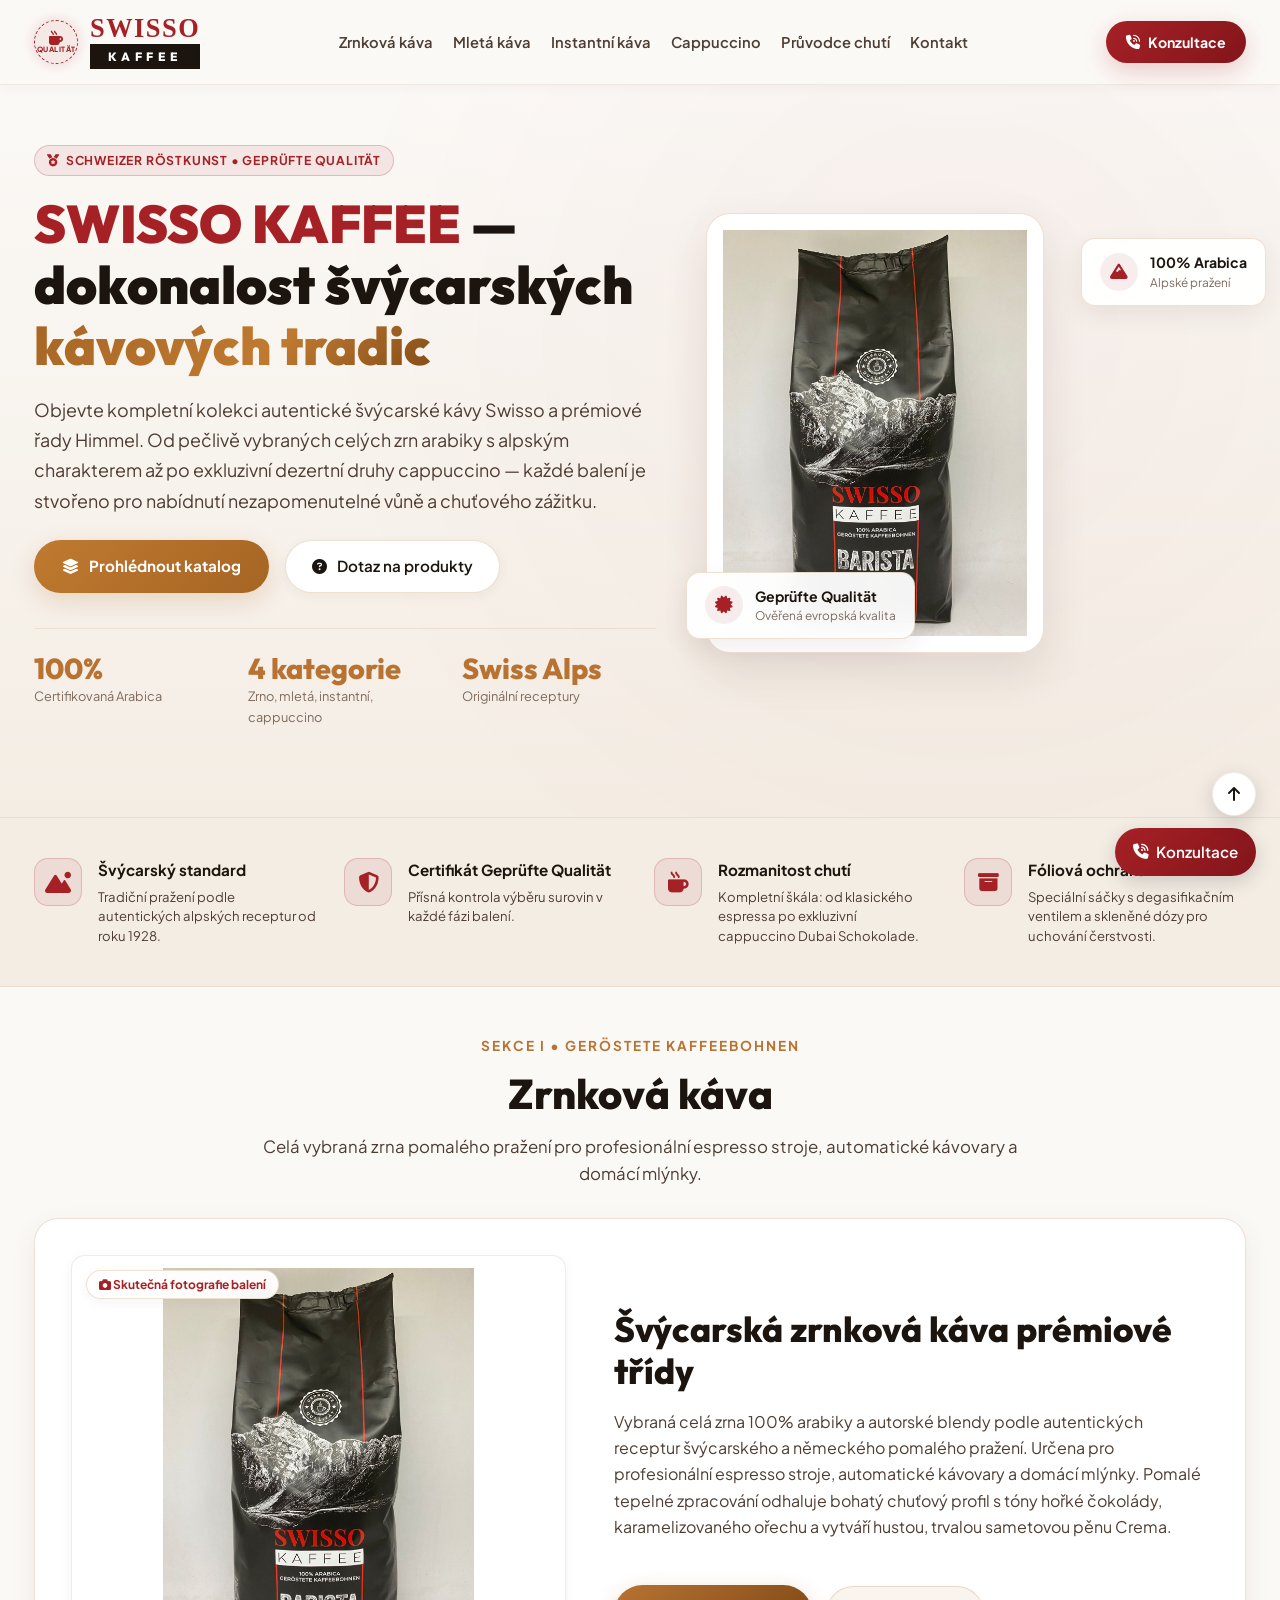
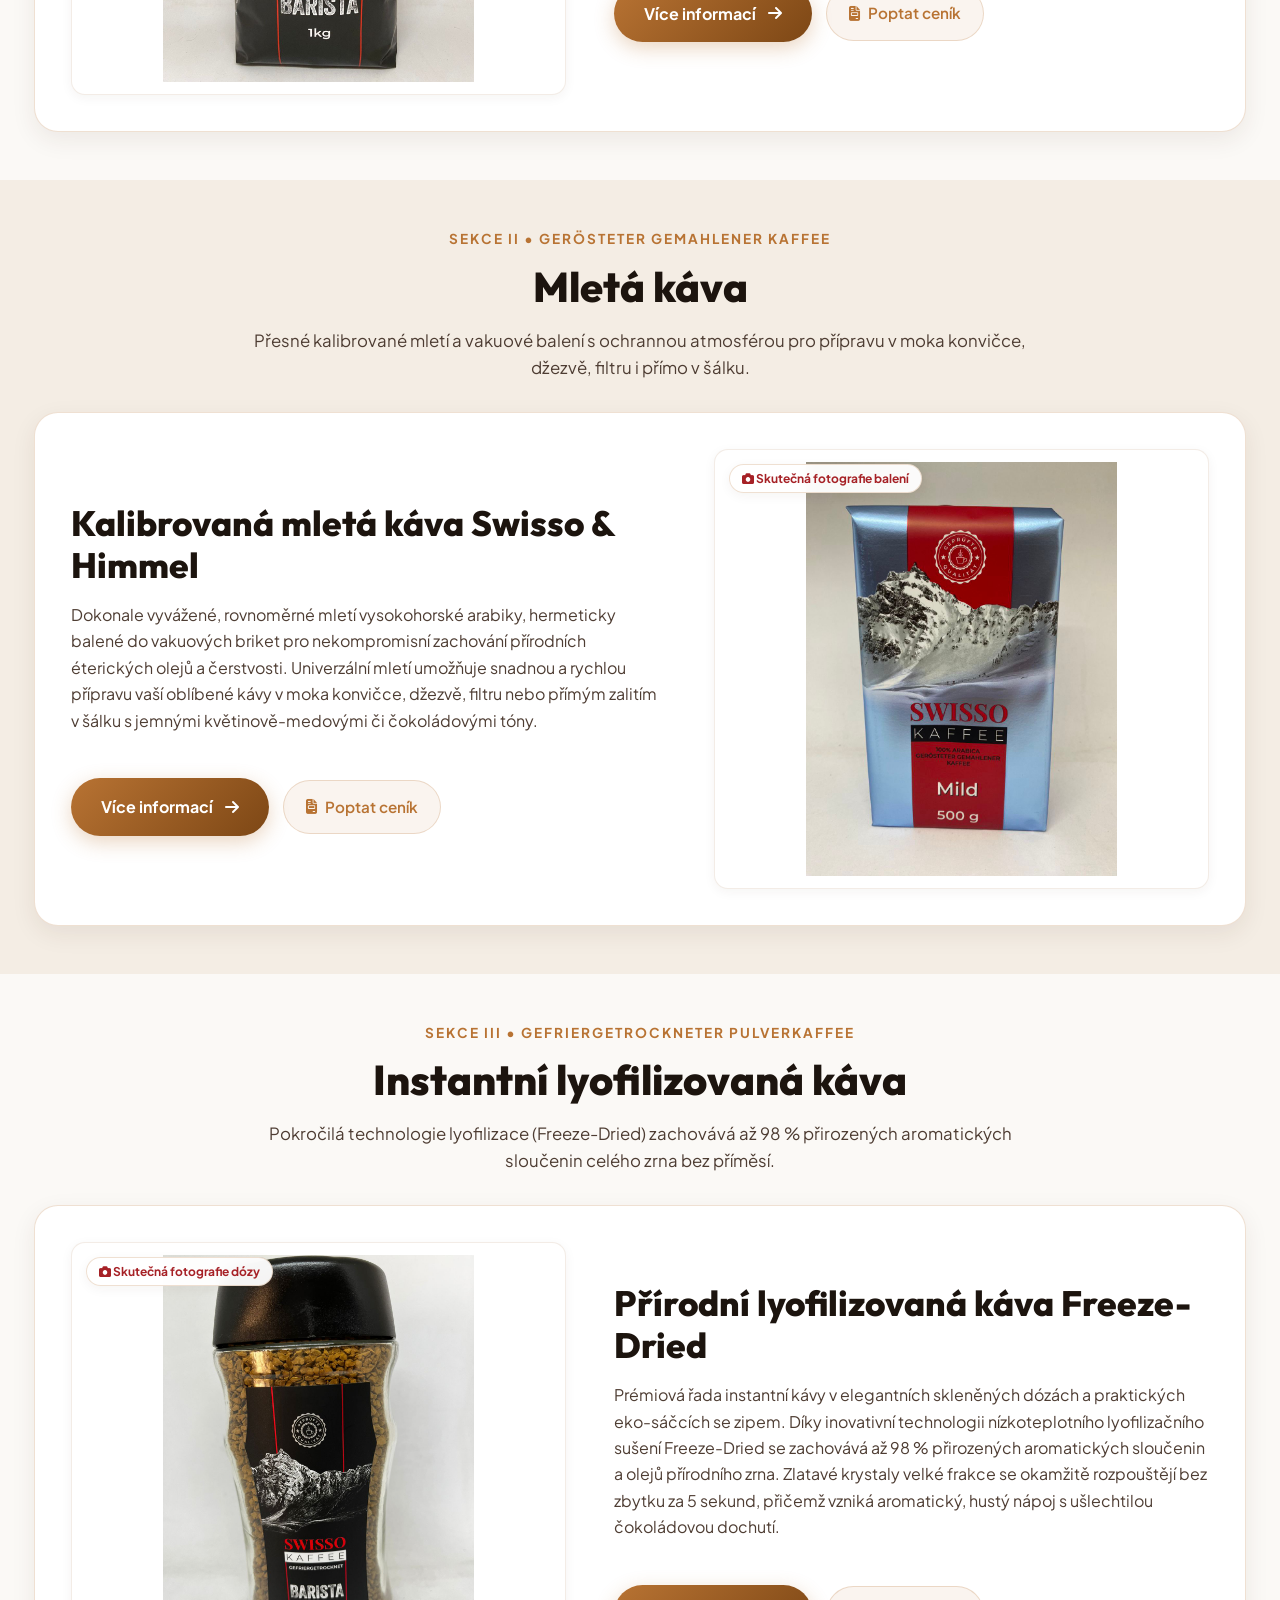
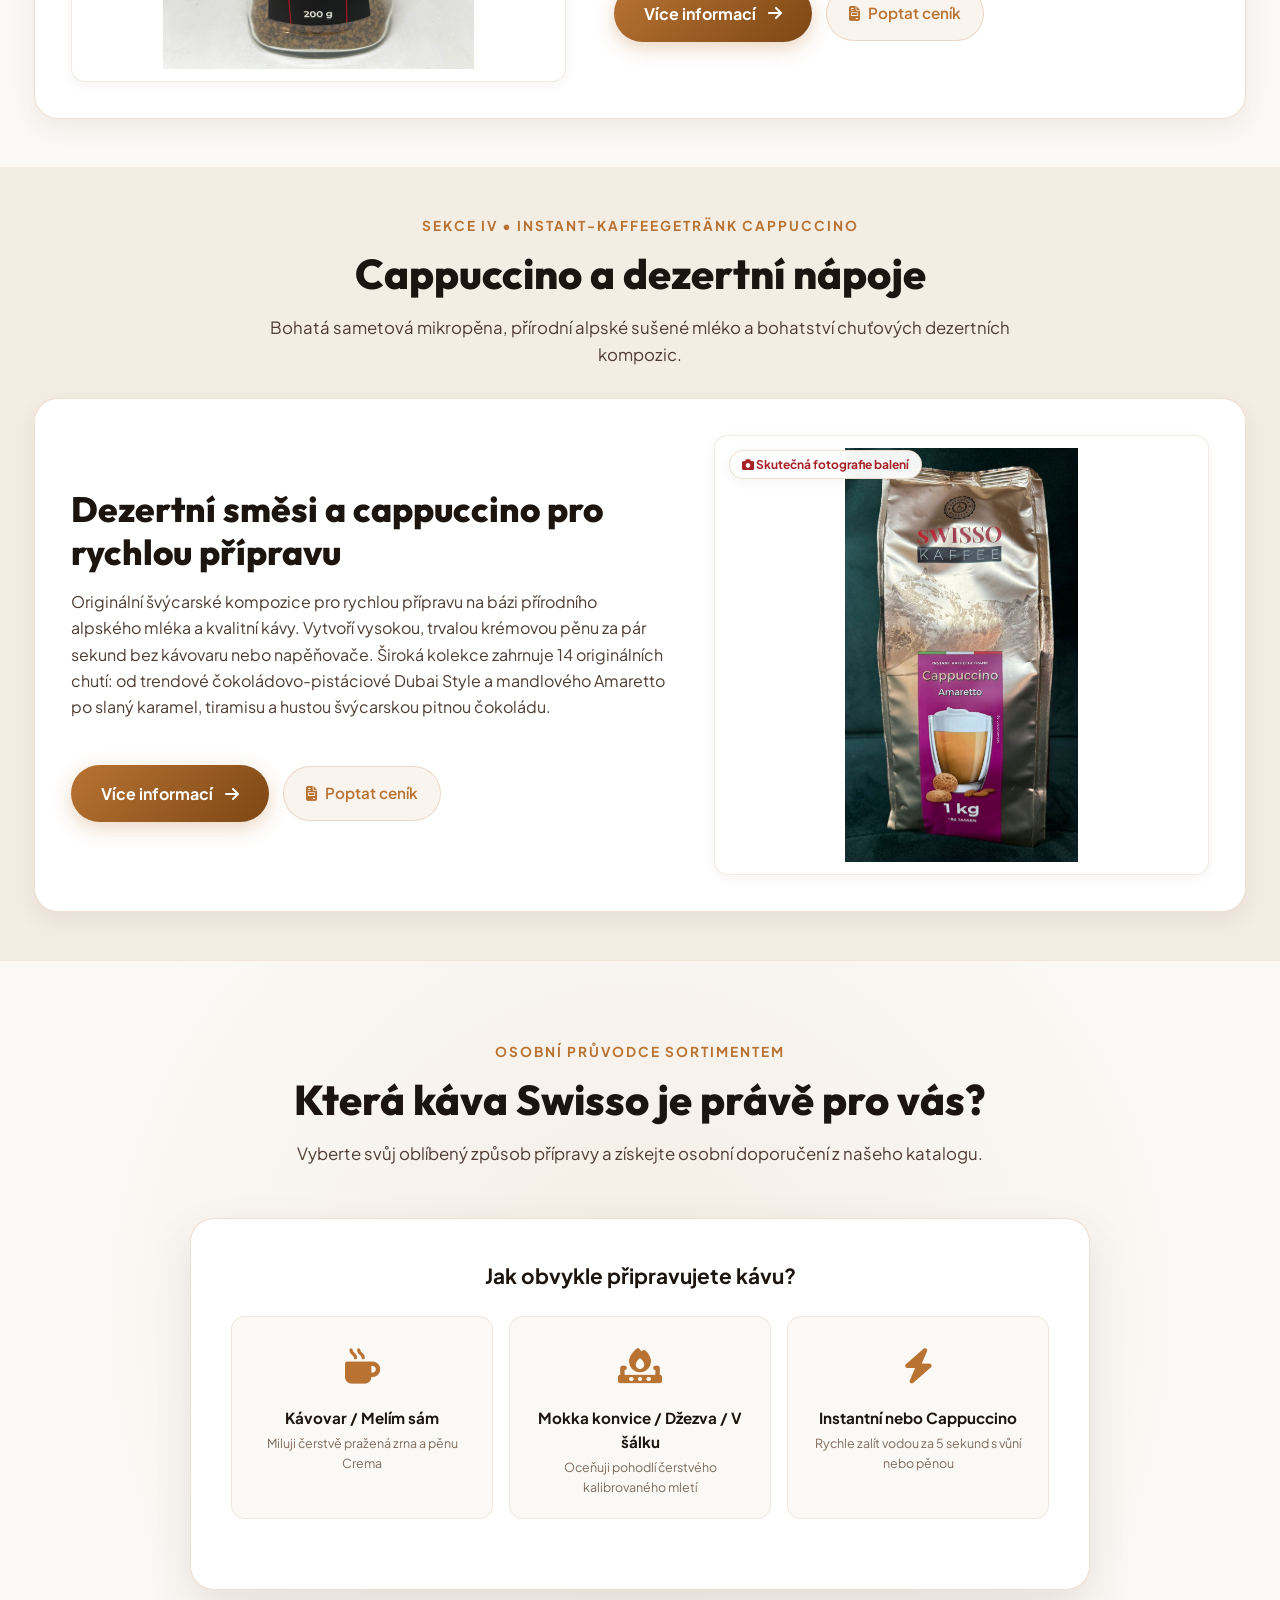
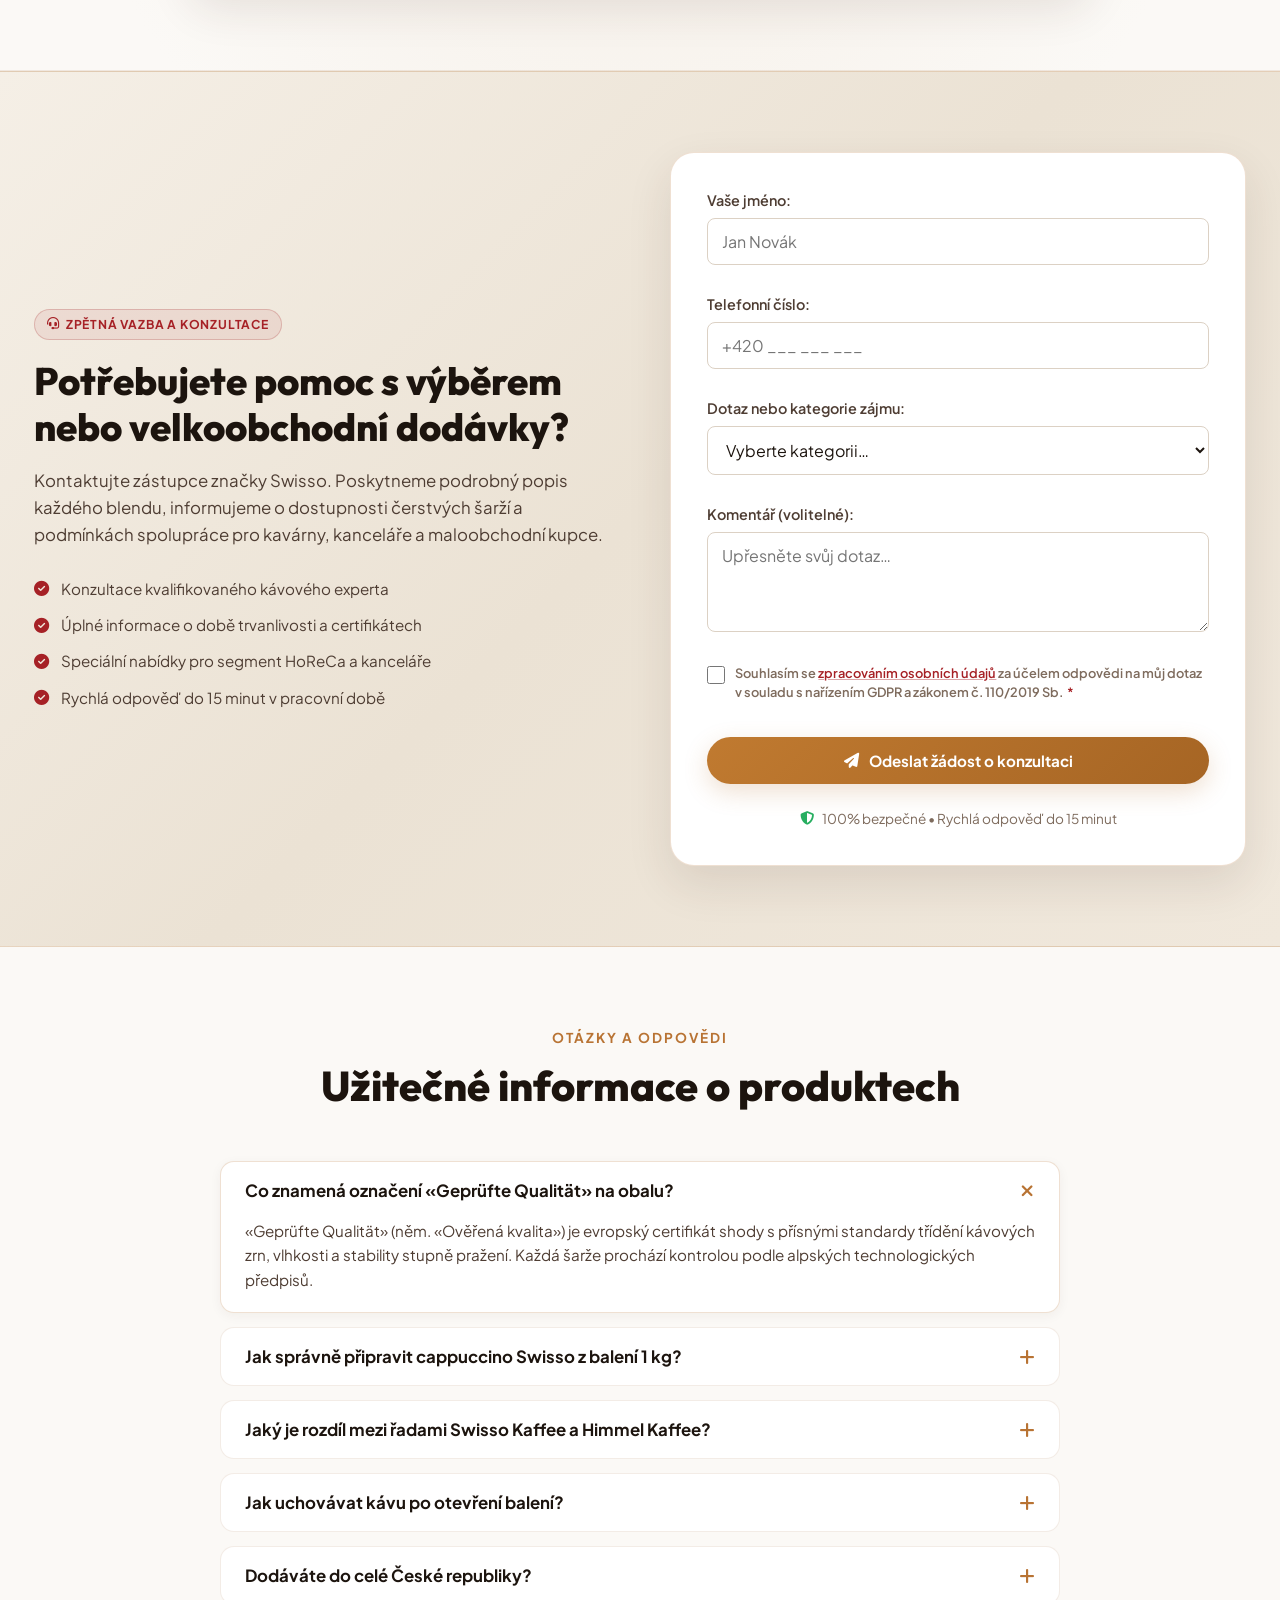
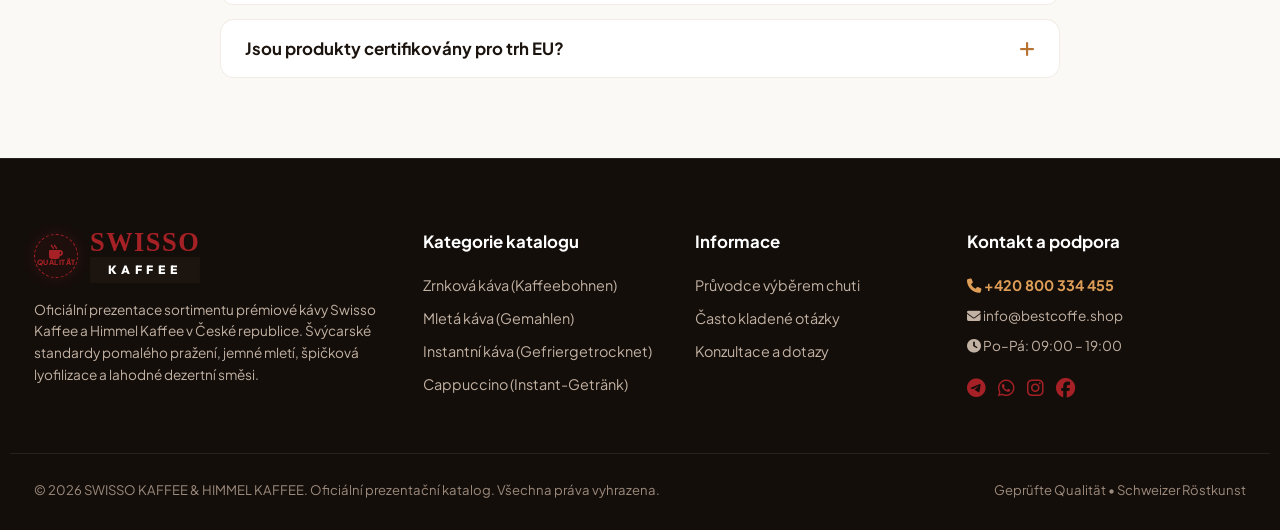
==== commit 5e5a0d42: "feat: add web quality audit script and skill documentation along with comprehensive SEO reference gu" ====
--- a/index.html
+++ b/index.html
@@ -123,6 +123,7 @@
   <link href="https://fonts.googleapis.com/css2?family=Outfit:wght@400;500;600;700;800;900&family=Plus+Jakarta+Sans:wght@300;400;500;600;700&display=swap" rel="stylesheet">
 
   <!-- Font Awesome -->
+  <link rel="preconnect" href="https://cdnjs.cloudflare.com" crossorigin>
   <link rel="stylesheet" href="https://cdnjs.cloudflare.com/ajax/libs/font-awesome/6.5.1/css/all.min.css" integrity="sha512-DTOQO9RWCH3ppGqcWaEA1BIZOC6xxalwEsw9c2QQeAIftl+Vegovlnee1c9QX4TctnWMn13TZye+giMm8e2LwA==" crossorigin="anonymous" referrerpolicy="no-referrer">
 
   <!-- LCP Image Preload -->
@@ -132,7 +133,8 @@
   <link rel="stylesheet" href="styles.css">
 </head>
 <body>
-
+  <!-- Accessibility Skip Link (WCAG AA) -->
+  <a href="#hero" class="skip-link">Přejít k hlavnímu obsahu</a>
 
   <!-- Main Navigation -->
   <header class="navbar" id="navbar">
@@ -164,7 +166,7 @@
           <i class="fa-solid fa-phone-volume"></i>
           <span>Konzultace</span>
         </a>
-        <button class="btn-mobile-toggle" id="mobileMenuToggle" aria-label="Menu">
+        <button class="btn-mobile-toggle" id="mobileMenuToggle" aria-label="Hlavní menu" aria-expanded="false" aria-controls="navLinks">
           <i class="fa-solid fa-bars"></i>
         </button>
       </div>
@@ -216,9 +218,9 @@
 
       <!-- Hero Visual with Real Photo -->
       <div class="hero-visual-card">
-        <div class="hero-img-frame" onclick="openLightbox('assets/products/beans/swisso_barista_1kg.jpg', 'SWISSO KAFFEE Barista 100% Arabica (1 kg)')">
-          <img src="assets/products/beans/swisso_barista_1kg.jpg" alt="Originální balení kávy Swisso Barista 1kg" loading="eager" fetchpriority="high" decoding="async">
-        </div>
+        <button type="button" class="hero-img-frame" aria-label="Zvětšit fotografii SWISSO KAFFEE Barista 100% Arabica (1 kg)" onclick="openLightbox('assets/products/beans/swisso_barista_1kg.jpg', 'SWISSO KAFFEE Barista 100% Arabica (1 kg)')">
+          <img src="assets/products/beans/swisso_barista_1kg.jpg" alt="Originální balení kávy Swisso Barista 1kg" width="1200" height="1600" loading="eager" fetchpriority="high" decoding="async">
+        </button>
 
         <!-- Floating Pills -->
         <div class="hero-floating-pill pill-1">
@@ -305,10 +307,10 @@
       <!-- Featured Showcase Card with Real Photo -->
       <div class="category-featured-card">
         <div class="featured-media-col">
-          <div class="featured-photo-frame" onclick="openLightbox('assets/products/beans/swisso_barista_1kg.jpg', 'SWISSO KAFFEE Barista (1 kg, zrno)')">
-            <img src="assets/products/beans/swisso_barista_1kg.jpg" alt="Zrnková káva Swisso Barista 1kg" loading="lazy" decoding="async">
+          <button type="button" class="featured-photo-frame" aria-label="Zvětšit fotografii SWISSO KAFFEE Barista (1 kg, zrno)" onclick="openLightbox('assets/products/beans/swisso_barista_1kg.jpg', 'SWISSO KAFFEE Barista (1 kg, zrno)')">
+            <img src="assets/products/beans/swisso_barista_1kg.jpg" alt="Zrnková káva Swisso Barista 1kg" width="1200" height="1600" loading="lazy" decoding="async">
             <span class="photo-badge"><i class="fa-solid fa-camera"></i> Skutečná fotografie balení</span>
-          </div>
+          </button>
         </div>
 
         <div class="featured-info-col">
@@ -324,6 +326,9 @@
             <a href="beans.html" class="btn-more-products" id="btnBeansMore">
               <span>Více informací</span>
               <i class="fa-solid fa-arrow-right"></i>
+            </a>
+            <a href="#contact-inquiry" class="btn-inquiry-inline">
+              <i class="fa-solid fa-file-invoice"></i> Poptat ceník
             </a>
           </div>
         </div>
@@ -347,10 +352,10 @@
       <!-- Featured Showcase Card with Real Photo -->
       <div class="category-featured-card">
         <div class="featured-media-col">
-          <div class="featured-photo-frame" onclick="openLightbox('assets/products/ground/swisso_mild_500g.jpg', 'SWISSO Mild 500g (Mletá káva)')">
-            <img src="assets/products/ground/swisso_mild_500g.jpg" alt="Mletá káva Swisso Mild 500g" loading="lazy" decoding="async">
+          <button type="button" class="featured-photo-frame" aria-label="Zvětšit fotografii SWISSO Mild 500g (Mletá káva)" onclick="openLightbox('assets/products/ground/swisso_mild_500g.jpg', 'SWISSO Mild 500g (Mletá káva)')">
+            <img src="assets/products/ground/swisso_mild_500g.jpg" alt="Mletá káva Swisso Mild 500g" width="960" height="1280" loading="lazy" decoding="async">
             <span class="photo-badge"><i class="fa-solid fa-camera"></i> Skutečná fotografie balení</span>
-          </div>
+          </button>
         </div>
 
         <div class="featured-info-col">
@@ -365,6 +370,9 @@
             <a href="ground.html" class="btn-more-products" id="btnGroundMore">
               <span>Více informací</span>
               <i class="fa-solid fa-arrow-right"></i>
+            </a>
+            <a href="#contact-inquiry" class="btn-inquiry-inline">
+              <i class="fa-solid fa-file-invoice"></i> Poptat ceník
             </a>
           </div>
         </div>
@@ -388,10 +396,10 @@
       <!-- Featured Showcase Card with Real Photo -->
       <div class="category-featured-card">
         <div class="featured-media-col">
-          <div class="featured-photo-frame" onclick="openLightbox('assets/products/instant/swisso_barista_jar_200g.jpg', 'SWISSO Barista Gefriergetrocknet 200g (Skleněná dóza)')">
-            <img src="assets/products/instant/swisso_barista_jar_200g.jpg" alt="Instantní lyofilizovaná káva Swisso Barista 200g" loading="lazy" decoding="async">
+          <button type="button" class="featured-photo-frame" aria-label="Zvětšit fotografii SWISSO Barista Gefriergetrocknet 200g" onclick="openLightbox('assets/products/instant/swisso_barista_jar_200g.jpg', 'SWISSO Barista Gefriergetrocknet 200g (Skleněná dóza)')">
+            <img src="assets/products/instant/swisso_barista_jar_200g.jpg" alt="Instantní lyofilizovaná káva Swisso Barista 200g" width="1200" height="1600" loading="lazy" decoding="async">
             <span class="photo-badge"><i class="fa-solid fa-camera"></i> Skutečná fotografie dózy</span>
-          </div>
+          </button>
         </div>
 
         <div class="featured-info-col">
@@ -407,6 +415,9 @@
             <a href="instant.html" class="btn-more-products" id="btnInstantMore">
               <span>Více informací</span>
               <i class="fa-solid fa-arrow-right"></i>
+            </a>
+            <a href="#contact-inquiry" class="btn-inquiry-inline">
+              <i class="fa-solid fa-file-invoice"></i> Poptat ceník
             </a>
           </div>
         </div>
@@ -430,10 +441,10 @@
       <!-- Featured Showcase Card with Real Photo -->
       <div class="category-featured-card">
         <div class="featured-media-col">
-          <div class="featured-photo-frame" onclick="openLightbox('assets/products/cappuccino/swisso_cappuccino_amaretto_1kg.jpg', 'SWISSO Cappuccino Amaretto 1kg')">
-            <img src="assets/products/cappuccino/swisso_cappuccino_amaretto_1kg.jpg" alt="Cappuccino Swisso Amaretto 1kg" loading="lazy" decoding="async">
+          <button type="button" class="featured-photo-frame" aria-label="Zvětšit fotografii SWISSO Cappuccino Amaretto 1kg" onclick="openLightbox('assets/products/cappuccino/swisso_cappuccino_amaretto_1kg.jpg', 'SWISSO Cappuccino Amaretto 1kg')">
+            <img src="assets/products/cappuccino/swisso_cappuccino_amaretto_1kg.jpg" alt="Cappuccino Swisso Amaretto 1kg" width="900" height="1600" loading="lazy" decoding="async">
             <span class="photo-badge"><i class="fa-solid fa-camera"></i> Skutečná fotografie balení</span>
-          </div>
+          </button>
         </div>
 
         <div class="featured-info-col">
@@ -449,6 +460,9 @@
             <a href="cappuccino.html" class="btn-more-products" id="btnCappuccinoMore">
               <span>Více informací</span>
               <i class="fa-solid fa-arrow-right"></i>
+            </a>
+            <a href="#contact-inquiry" class="btn-inquiry-inline">
+              <i class="fa-solid fa-file-invoice"></i> Poptat ceník
             </a>
           </div>
         </div>
@@ -474,17 +488,17 @@
         <div class="quiz-step" id="quizStep1">
           <div class="quiz-step-title">Jak obvykle připravujete kávu?</div>
           <div class="quiz-options-grid">
-            <div class="quiz-option-card" data-answer="beans">
+            <div class="quiz-option-card" data-answer="beans" role="button" tabindex="0" aria-pressed="false">
               <span class="quiz-opt-icon"><i class="fa-solid fa-mug-hot"></i></span>
               <div class="quiz-opt-title">Kávovar / Melím sám</div>
               <div class="quiz-opt-desc">Miluji čerstvě pražená zrna a pěnu Crema</div>
             </div>
-            <div class="quiz-option-card" data-answer="ground">
+            <div class="quiz-option-card" data-answer="ground" role="button" tabindex="0" aria-pressed="false">
               <span class="quiz-opt-icon"><i class="fa-solid fa-fire-burner"></i></span>
               <div class="quiz-opt-title">Mokka konvice / Džezva / V šálku</div>
               <div class="quiz-opt-desc">Oceňuji pohodlí čerstvého kalibrovaného mletí</div>
             </div>
-            <div class="quiz-option-card" data-answer="instant">
+            <div class="quiz-option-card" data-answer="instant" role="button" tabindex="0" aria-pressed="false">
               <span class="quiz-opt-icon"><i class="fa-solid fa-bolt"></i></span>
               <div class="quiz-opt-title">Instantní nebo Cappuccino</div>
               <div class="quiz-opt-desc">Rychle zalít vodou za 5 sekund s vůní nebo pěnou</div>
@@ -535,18 +549,18 @@
         <form id="consultationInquiryForm" class="inquiry-form-layout">
           <div class="form-group">
             <label for="inquiryName">Vaše jméno:</label>
-            <input type="text" id="inquiryName" name="name" class="form-control" placeholder="Jan Novák" required>
+            <input type="text" id="inquiryName" name="name" class="form-control" placeholder="Jan Novák" autocomplete="name" required>
           </div>
 
           <div class="form-group">
             <label for="inquiryPhone">Telefonní číslo:</label>
-            <input type="tel" id="inquiryPhone" name="phone" class="form-control" placeholder="+420 ___ ___ ___" pattern="[\+]?[0-9\s\(\)\-]{7,25}" title="Zadejte platné telefonní číslo" required>
+            <input type="tel" id="inquiryPhone" name="phone" class="form-control" placeholder="+420 ___ ___ ___" pattern="[\+]?[0-9\s\(\)\-]{7,25}" title="Zadejte platné telefonní číslo" autocomplete="tel" inputmode="tel" required>
           </div>
 
           <div class="form-group">
             <label for="inquiryTopic">Dotaz nebo kategorie zájmu:</label>
             <select id="inquiryTopic" name="topic" class="form-control">
-              <option value="" disabled selected>Vyberte kategorii...</option>
+              <option value="" disabled selected>Vyberte kategorii…</option>
               <option value="Zrnková káva pro kávovar">Zrnková káva pro kávovar</option>
               <option value="Mletá káva pro domácnost / kancelář">Mletá káva pro domácnost / kancelář</option>
               <option value="Instantní lyofilizovaná káva">Instantní lyofilizovaná káva</option>
@@ -557,7 +571,7 @@
 
           <div class="form-group">
             <label for="inquiryMessage">Komentář (volitelné):</label>
-            <textarea id="inquiryMessage" name="message" class="form-control" rows="3" placeholder="Upřesněte svůj dotaz..."></textarea>
+            <textarea id="inquiryMessage" name="message" class="form-control" rows="3" placeholder="Upřesněte svůj dotaz…"></textarea>
           </div>
 
           <!-- GDPR Consent (povinné pro EU/ČR) -->
@@ -579,6 +593,9 @@
           <button type="submit" class="btn-primary btn-submit-full">
             <i class="fa-solid fa-paper-plane"></i> Odeslat žádost o konzultaci
           </button>
+          <div class="form-trust-hint">
+            <i class="fa-solid fa-shield-halved"></i> 100% bezpečné • Rychlá odpověď do 15 minut
+          </div>
         </form>
       </div>
     </div>
@@ -596,7 +613,7 @@
 
       <div class="faq-accordion">
         <div class="faq-item active">
-          <button class="faq-question">
+          <button class="faq-question" aria-expanded="true">
             <span>Co znamená označení «Geprüfte Qualität» na obalu?</span>
             <i class="fa-solid fa-plus faq-toggle-icon"></i>
           </button>
@@ -606,7 +623,7 @@
         </div>
 
         <div class="faq-item">
-          <button class="faq-question">
+          <button class="faq-question" aria-expanded="false">
             <span>Jak správně připravit cappuccino Swisso z balení 1 kg?</span>
             <i class="fa-solid fa-plus faq-toggle-icon"></i>
           </button>
@@ -616,7 +633,7 @@
         </div>
 
         <div class="faq-item">
-          <button class="faq-question">
+          <button class="faq-question" aria-expanded="false">
             <span>Jaký je rozdíl mezi řadami Swisso Kaffee a Himmel Kaffee?</span>
             <i class="fa-solid fa-plus faq-toggle-icon"></i>
           </button>
@@ -626,7 +643,7 @@
         </div>
 
         <div class="faq-item">
-          <button class="faq-question">
+          <button class="faq-question" aria-expanded="false">
             <span>Jak uchovávat kávu po otevření balení?</span>
             <i class="fa-solid fa-plus faq-toggle-icon"></i>
           </button>
@@ -636,7 +653,7 @@
         </div>
 
         <div class="faq-item">
-          <button class="faq-question">
+          <button class="faq-question" aria-expanded="false">
             <span>Dodáváte do celé České republiky?</span>
             <i class="fa-solid fa-plus faq-toggle-icon"></i>
           </button>
@@ -646,7 +663,7 @@
         </div>
 
         <div class="faq-item">
-          <button class="faq-question">
+          <button class="faq-question" aria-expanded="false">
             <span>Jsou produkty certifikovány pro trh EU?</span>
             <i class="fa-solid fa-plus faq-toggle-icon"></i>
           </button>
--- a/styles.css
+++ b/styles.css
@@ -91,9 +91,55 @@
 button {
   cursor: pointer;
   border: none;
-  outline: none;
   font-family: inherit;
   transition: all var(--transition-normal);
+}
+
+/* Accessibility: Visible Focus Indicators (WCAG AA & Vercel Guidelines) */
+:focus-visible {
+  outline: 2px solid var(--gold-primary);
+  outline-offset: 3px;
+}
+
+button:focus-visible,
+a:focus-visible,
+input:focus-visible,
+select:focus-visible,
+textarea:focus-visible,
+[role="button"]:focus-visible {
+  outline: 2px solid var(--gold-primary);
+  outline-offset: 2px;
+}
+
+/* Skip link for keyboard users */
+.skip-link {
+  position: absolute;
+  top: -999px;
+  left: 20px;
+  background: var(--swisso-red);
+  color: #ffffff;
+  padding: 12px 24px;
+  border-radius: var(--radius-sm);
+  z-index: 10000;
+  font-weight: 700;
+  box-shadow: var(--shadow-lg);
+  transition: top 0.2s ease;
+}
+
+.skip-link:focus,
+.skip-link:focus-visible {
+  top: 20px;
+  outline: 3px solid var(--gold-primary);
+  outline-offset: 2px;
+}
+
+/* Anchor target offset for fixed navbar */
+.hero-section,
+.category-section,
+.quiz-section,
+.contact-inquiry-section,
+.faq-section {
+  scroll-margin-top: 85px;
 }
 
 .container {
@@ -1791,6 +1837,46 @@
    ========================================================================== */
 .btn-more-wrapper {
   margin-top: 28px;
+  display: flex;
+  align-items: center;
+  gap: 14px;
+  flex-wrap: wrap;
+}
+
+.btn-inquiry-inline {
+  display: inline-flex;
+  align-items: center;
+  gap: 8px;
+  padding: 14px 22px;
+  border-radius: var(--radius-full);
+  background: rgba(184, 115, 51, 0.08);
+  color: var(--gold-primary);
+  border: 1px solid var(--border-subtle);
+  font-weight: 600;
+  font-size: 0.95rem;
+  transition: all var(--transition-fast);
+}
+
+.btn-inquiry-inline:hover {
+  background: var(--gold-primary);
+  color: #ffffff;
+  border-color: var(--gold-primary);
+  transform: translateY(-2px);
+  box-shadow: var(--shadow-sm);
+}
+
+.form-trust-hint {
+  display: flex;
+  align-items: center;
+  justify-content: center;
+  gap: 8px;
+  font-size: 0.85rem;
+  color: var(--cream-dark);
+  margin-top: 10px;
+}
+
+.form-trust-hint i {
+  color: #27ae60;
 }
 
 .inquiry-desc {
@@ -2002,3 +2088,14 @@
   margin-left: 2px;
 }
 
+/* Accessibility: Honor User Motion Preferences (WCAG AA & Vercel Guidelines) */
+@media (prefers-reduced-motion: reduce) {
+  *, *::before, *::after {
+    animation-duration: 0.01ms !important;
+    animation-iteration-count: 1 !important;
+    transition-duration: 0.01ms !important;
+    scroll-behavior: auto !important;
+  }
+}
+
+
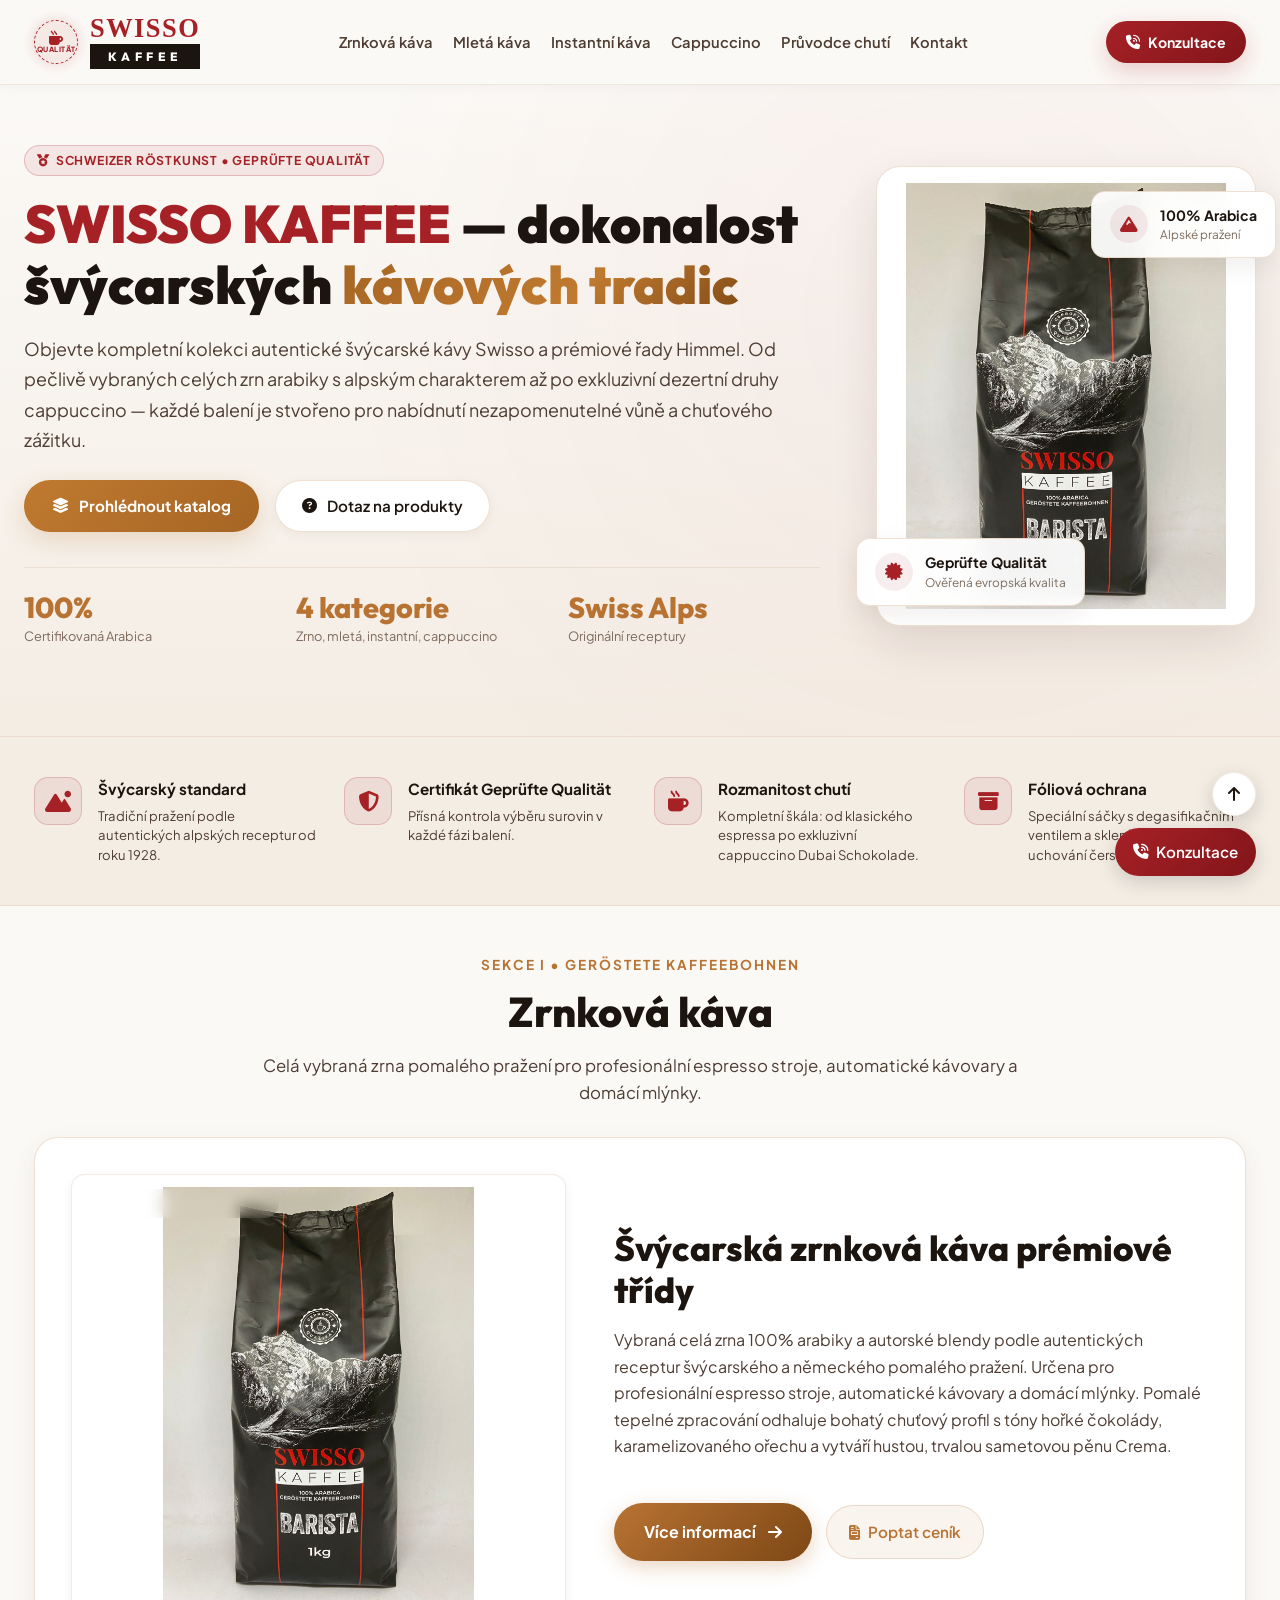
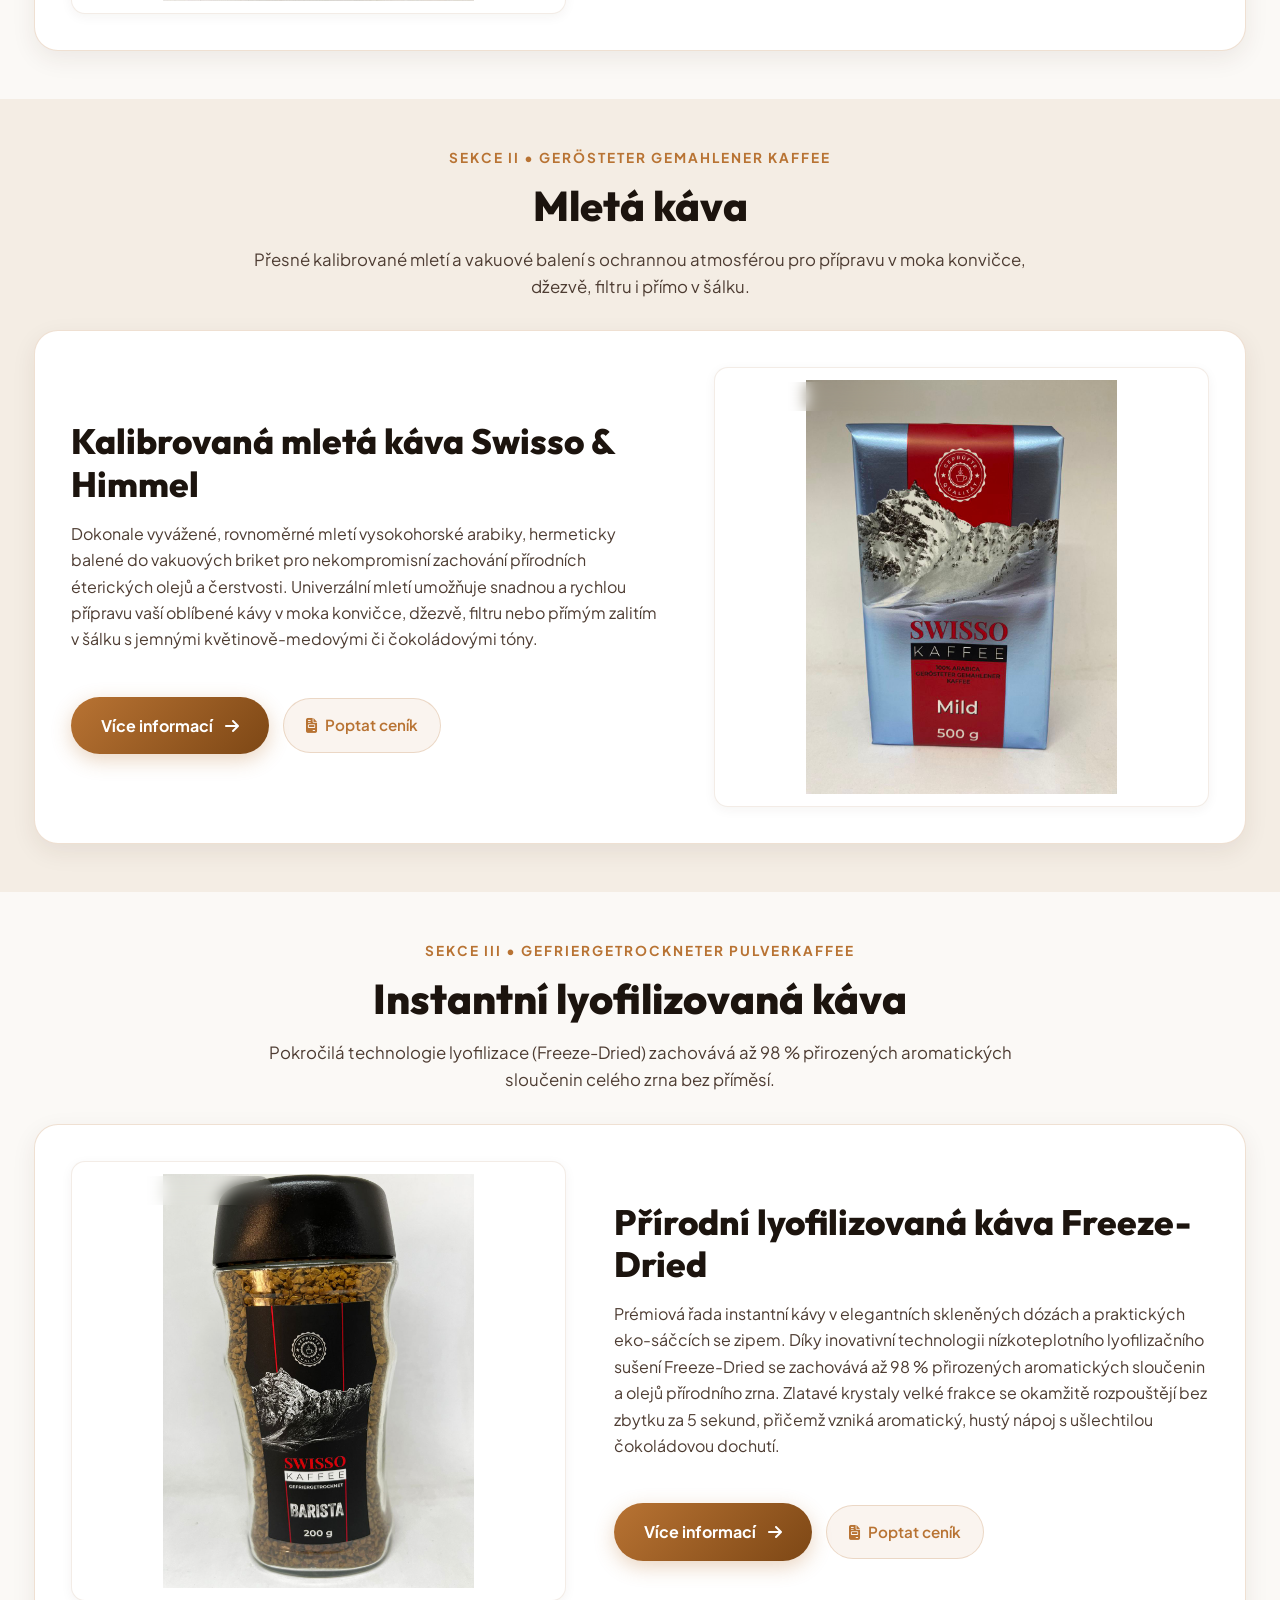
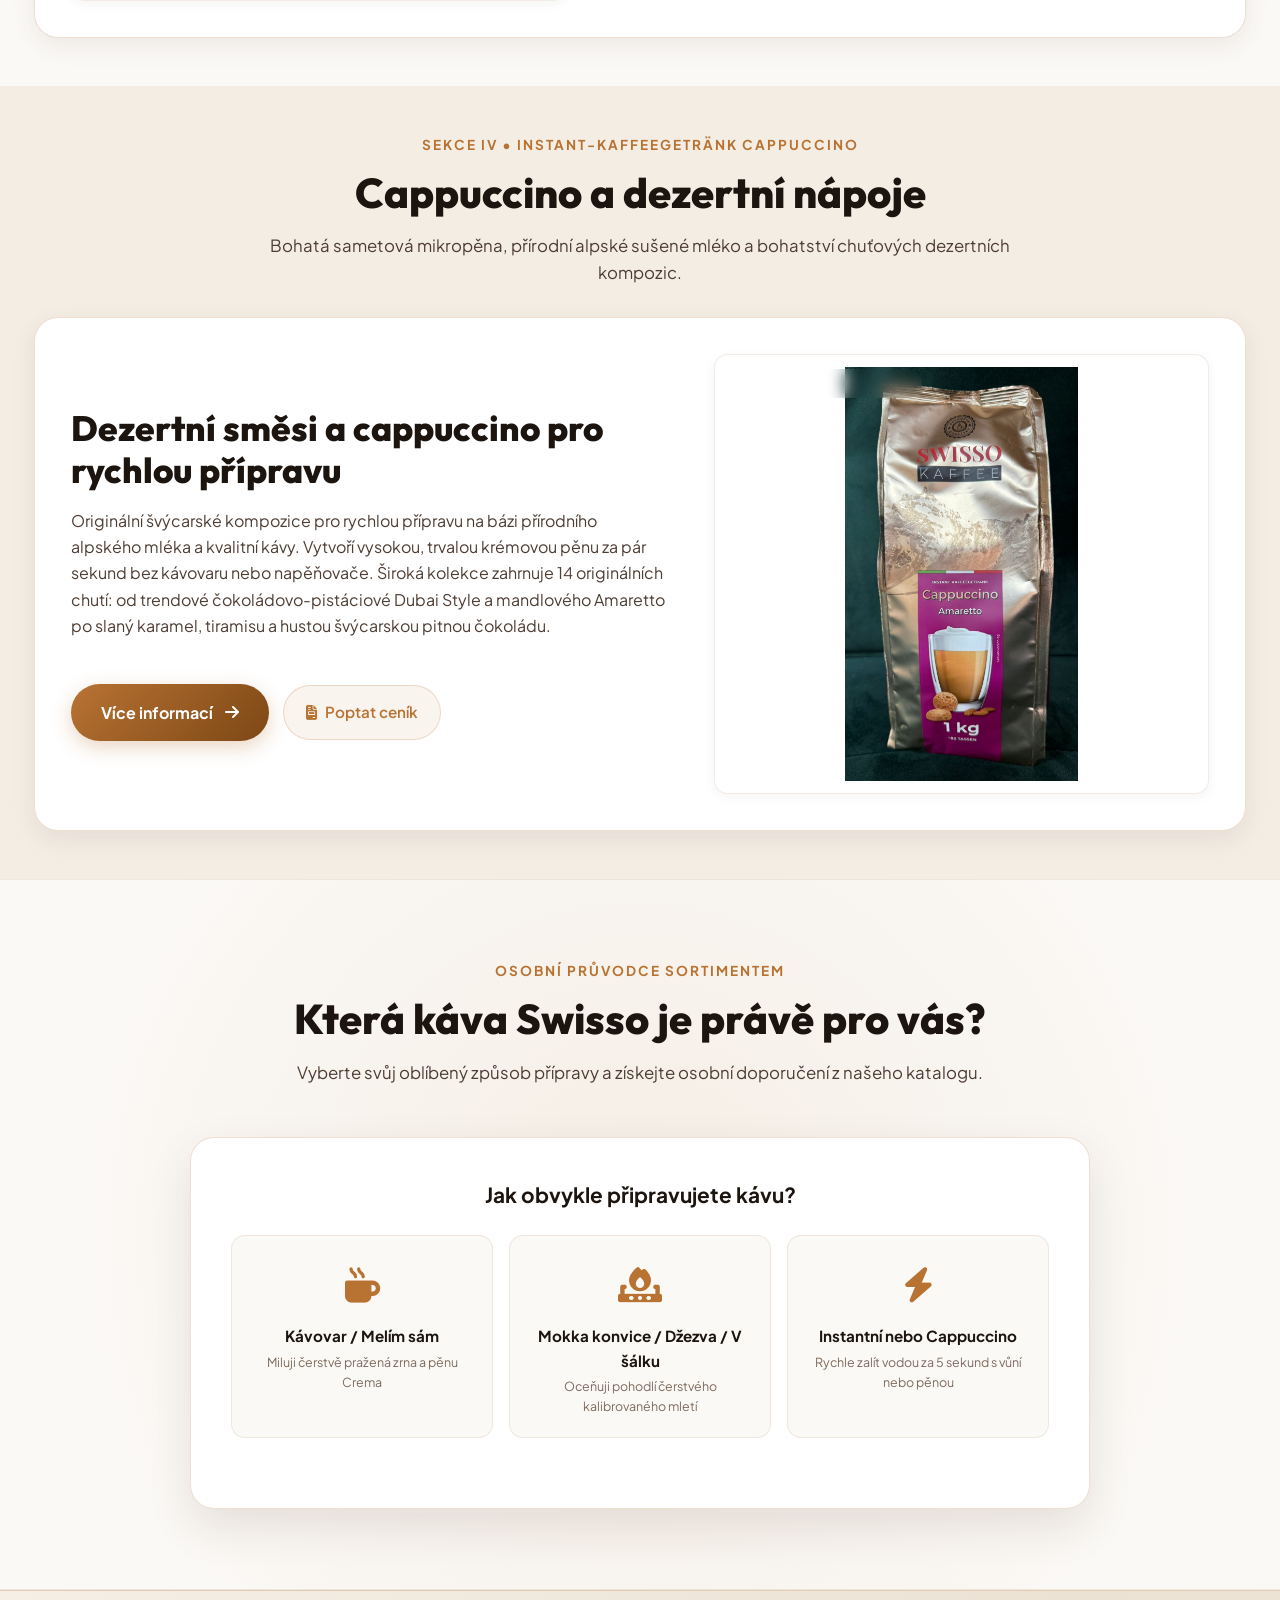
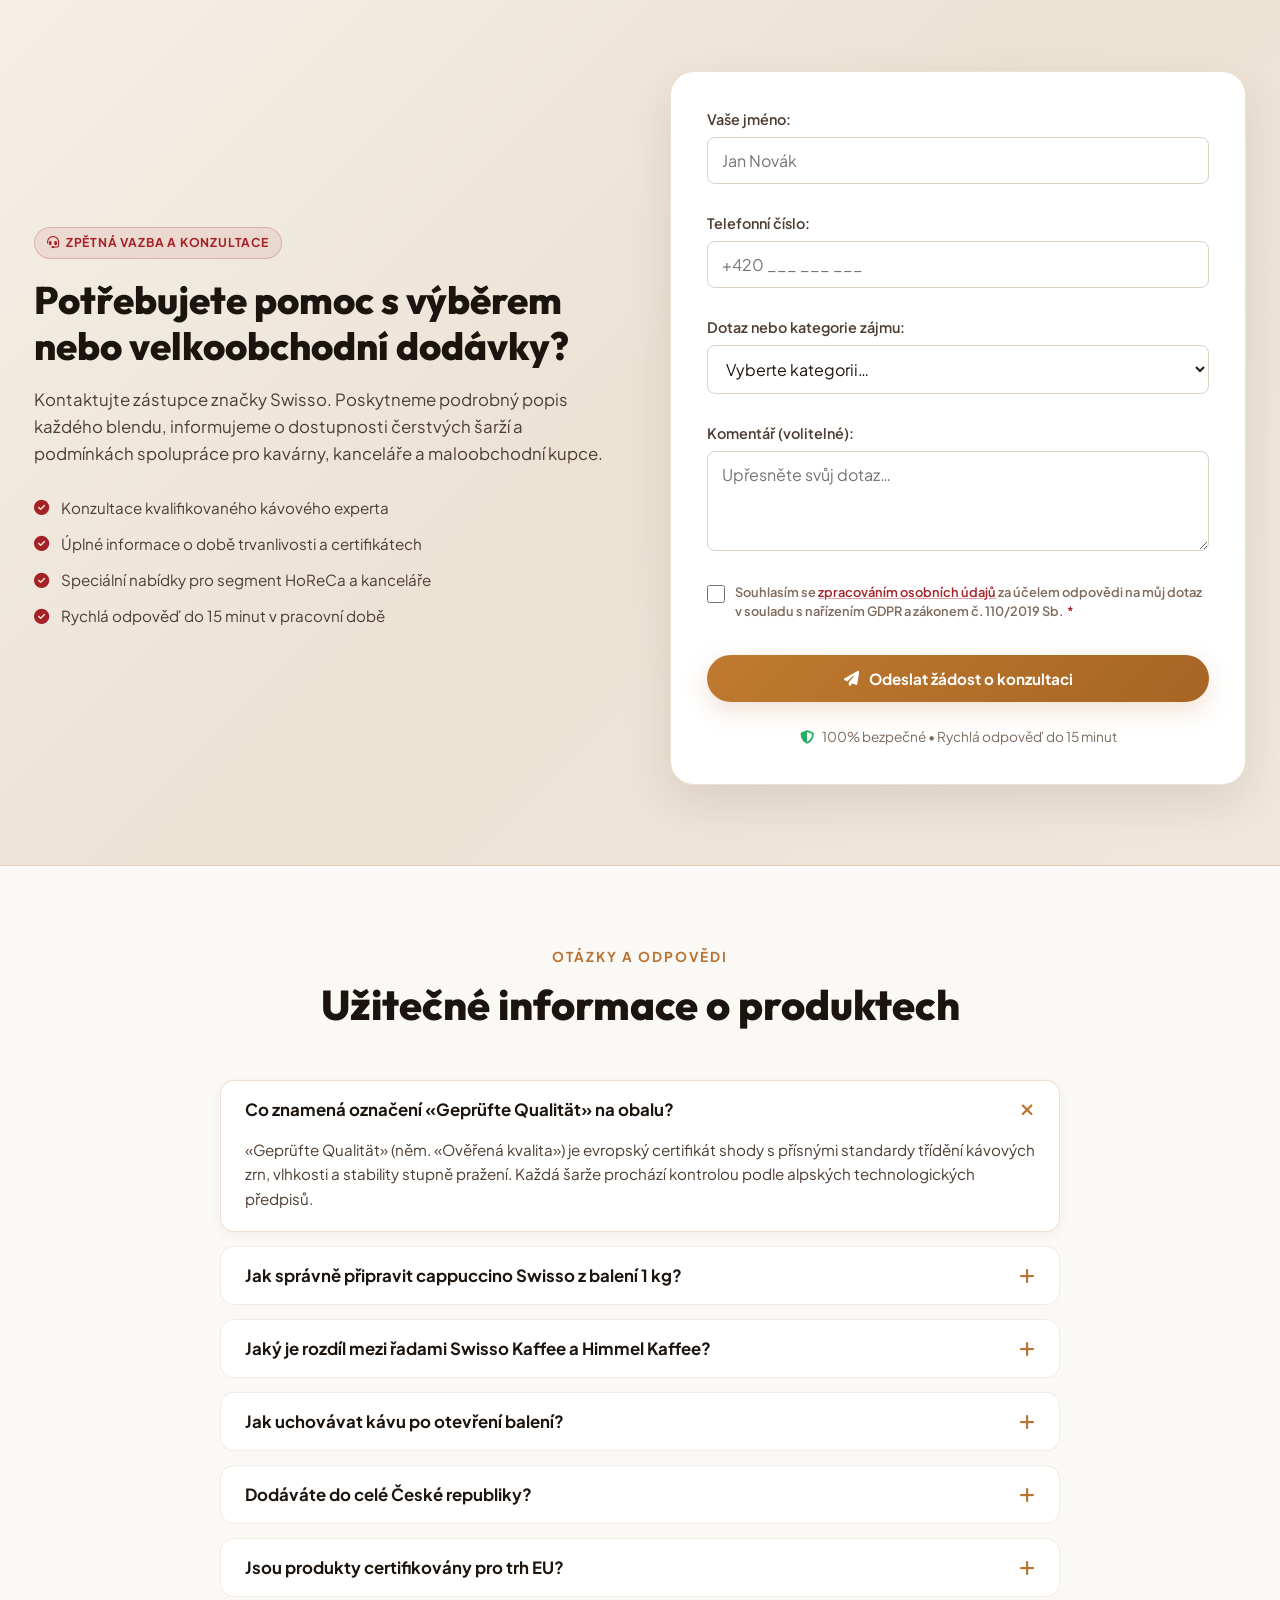
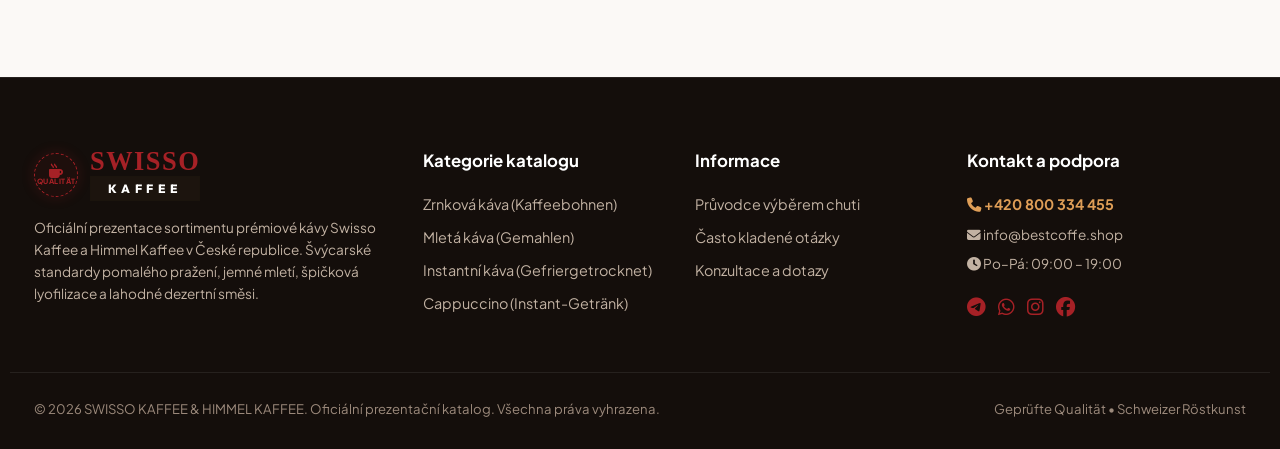
==== commit 8f36def9: "style: update hero section layout and add cache buster to stylesheet link" ====
--- a/index.html
+++ b/index.html
@@ -130,7 +130,7 @@
   <link rel="preload" as="image" href="assets/products/beans/swisso_barista_1kg.jpg" fetchpriority="high">
 
   <!-- Custom Styles -->
-  <link rel="stylesheet" href="styles.css">
+  <link rel="stylesheet" href="styles.css?v=1.1">
 </head>
 <body>
   <!-- Accessibility Skip Link (WCAG AA) -->
--- a/styles.css
+++ b/styles.css
@@ -417,11 +417,19 @@
   background: radial-gradient(circle at 75% 35%, rgba(166, 33, 38, 0.04) 0%, rgba(251, 249, 246, 0) 60%), linear-gradient(180deg, #fbf9f6 0%, #f4ede4 100%);
 }
 
+.hero-section .container {
+  max-width: 1320px;
+}
+
 .hero-grid {
   display: grid;
-  grid-template-columns: 1.15fr 1fr;
-  gap: 50px;
-  align-items: center;
+  grid-template-columns: minmax(0, 1fr) 380px;
+  gap: 56px;
+  align-items: center;
+}
+
+.hero-content {
+  width: 100%;
 }
 
 .hero-headline {
@@ -431,6 +439,7 @@
   line-height: 1.15;
   color: var(--cream-light);
   margin: 18px 0;
+  max-width: 100%;
 }
 .hero-headline .highlight-red {
   color: var(--swisso-red);
@@ -446,6 +455,7 @@
   color: var(--cream-muted);
   line-height: 1.7;
   margin-bottom: 24px;
+  max-width: 100%;
 }
 
 .hero-ctas {
@@ -483,6 +493,9 @@
 .hero-visual-card {
   position: relative;
   border-radius: var(--radius-lg);
+  width: 100%;
+  max-width: 380px;
+  justify-self: end;
 }
 .hero-img-frame {
   position: relative;
@@ -491,7 +504,9 @@
   box-shadow: var(--shadow-lg);
   border: 1px solid var(--border-subtle);
   background: #ffffff;
-  height: 440px;
+  height: 460px;
+  width: 100%;
+  display: block;
 }
 .hero-img-frame img {
   width: 100%;
@@ -1361,6 +1376,10 @@
   .hero-grid {
     grid-template-columns: 1fr;
     gap: 40px;
+  }
+  .hero-visual-card {
+    justify-self: center;
+    margin: 0 auto;
   }
   .category-featured-card,
   .category-section:nth-child(even) .category-featured-card {
